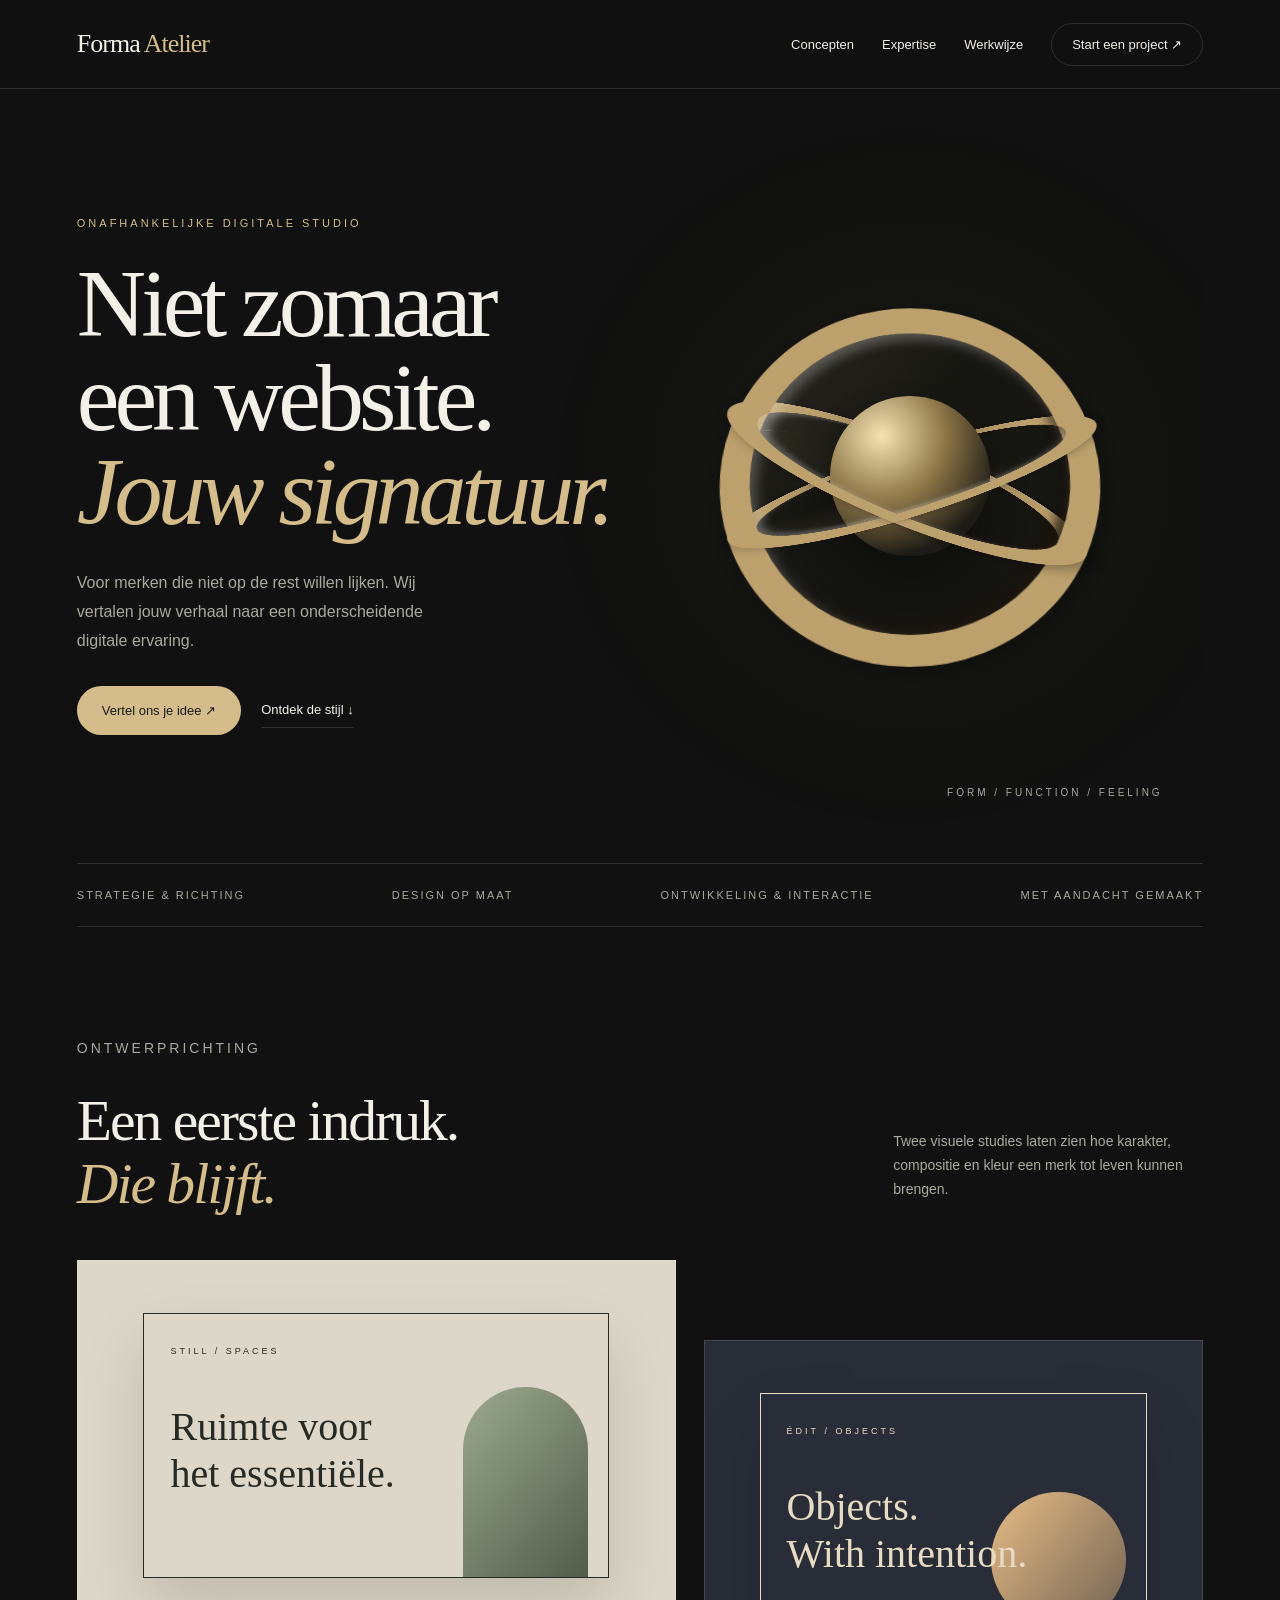
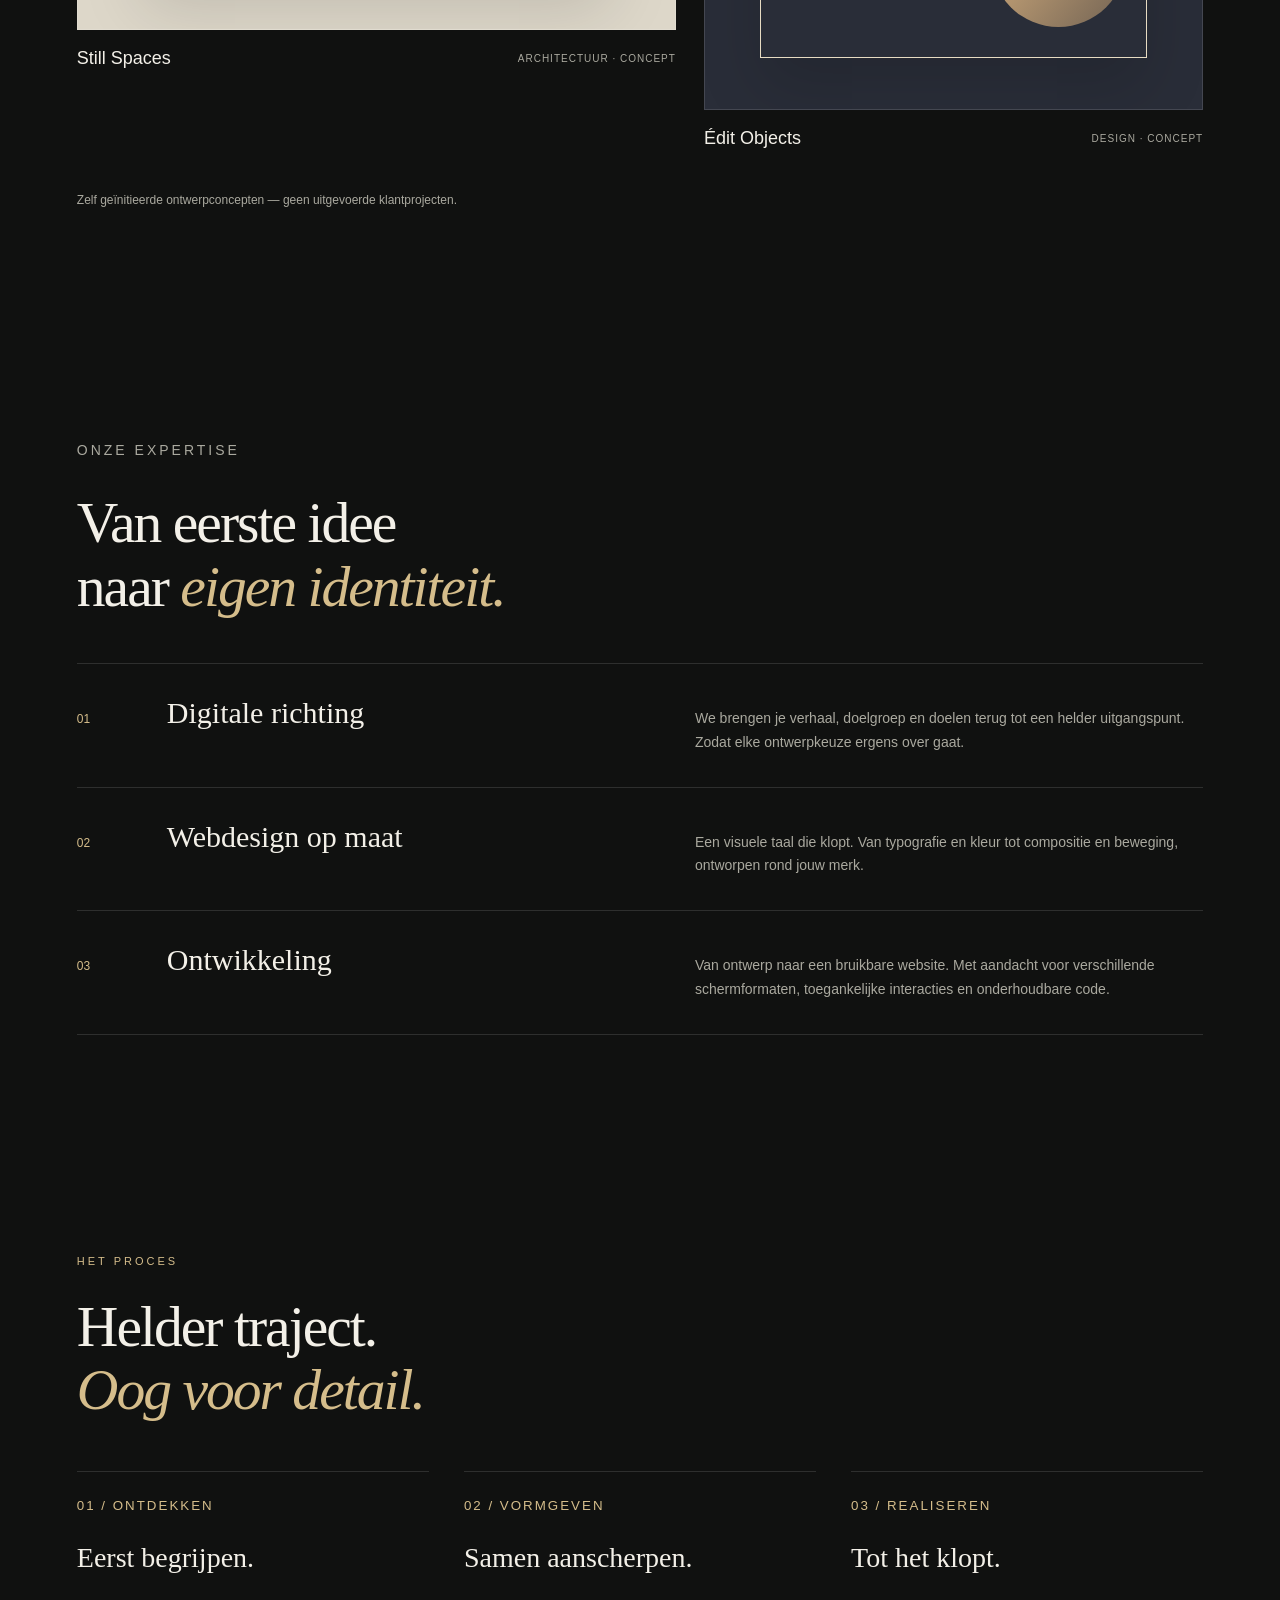
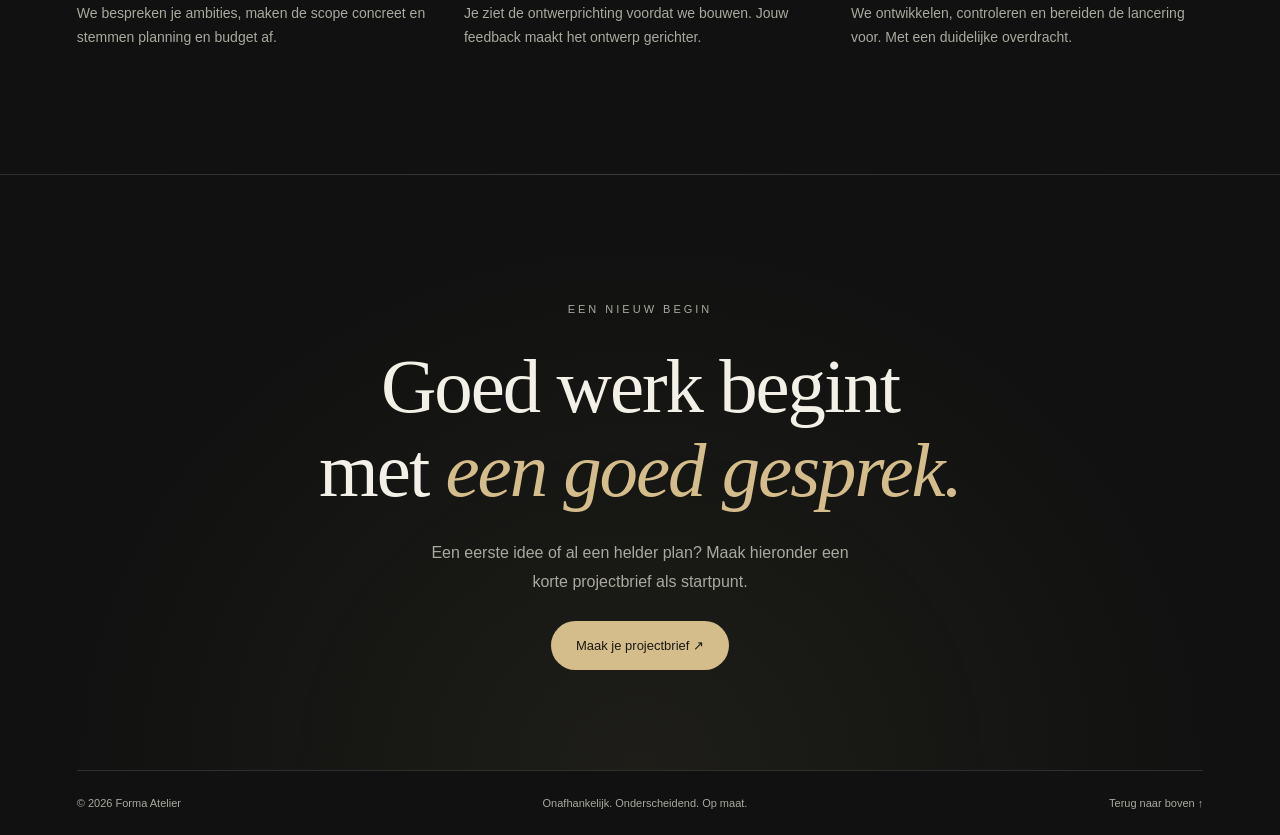
==== index.html @ 1474ac67 "Add premium Dutch Forma Atelier homepage" ====
<!doctype html>
<html lang="nl"><head><meta charset="utf-8"><meta name="viewport" content="width=device-width,initial-scale=1"><meta name="description" content="Forma Atelier ontwerpt onderscheidende websites. Strategie, design en ontwikkeling in één helder traject."><meta name="theme-color" content="#101110"><title>Forma Atelier — Websites met karakter</title>
<style>
:root{--bg:#101110;--text:#f3f0e8;--muted:#aaa99f;--gold:#d5bd8b;--line:#ffffff20}*{box-sizing:border-box}html{scroll-behavior:smooth;scroll-padding-top:100px}body{margin:0;background:var(--bg);color:var(--text);font-family:Arial,sans-serif}a{color:inherit;text-decoration:none}button{font:inherit}a:focus-visible,button:focus-visible{outline:2px solid var(--gold);outline-offset:6px}.wrap{width:min(1280px,88%);margin:auto}.skip{position:fixed;top:-100px;background:var(--gold);color:#111;padding:16px;z-index:20}.skip:focus{top:0}header{position:sticky;top:0;z-index:10;background:#101110ed;backdrop-filter:blur(18px);border-bottom:1px solid var(--line)}nav{height:88px;display:flex;align-items:center;justify-content:space-between;gap:20px}.brand{font-family:Georgia,serif;font-size:26px;letter-spacing:-1px}.brand span{color:var(--gold)}.links{display:flex;align-items:center;gap:28px;font-size:13px}.pill{border:1px solid var(--line);padding:13px 20px;border-radius:30px;display:inline-block}.pill:hover{border-color:var(--gold);color:var(--gold)}.hero{min-height:760px;min-height:86svh;position:relative;display:flex;align-items:center;overflow:hidden}.copy{position:relative;z-index:2;width:58%;padding:90px 0}.eyebrow{font-size:11px;text-transform:uppercase;letter-spacing:3px;color:var(--gold);margin:0 0 28px}h1,h2,h3{font-weight:400}h1{font-size:clamp(55px,7.5vw,108px);line-height:.98;letter-spacing:-5px;margin:0;font-family:Georgia,serif}h1 em,h2 em{color:var(--gold);font-weight:400}.intro{color:var(--muted);line-height:1.8;max-width:390px;margin:30px 0}.cta{display:flex;gap:20px;align-items:center;flex-wrap:wrap}.solid{background:var(--gold);color:#191914;padding:17px 25px;border-radius:30px;font-size:13px;display:inline-block}.solid:hover{background:#eed7a8}.quiet{font-size:13px;border-bottom:1px solid var(--line);padding:10px 0}.visual{position:absolute;right:-9%;top:0;width:70%;height:100%;perspective:1000px;display:grid;place-items:center;background:radial-gradient(ellipse,#a58c4b13,transparent 65%);pointer-events:none}.object{width:380px;height:380px;position:relative;transform-style:preserve-3d;animation:float 20s linear infinite}.ring{position:absolute;inset:0;border:30px solid #bda16d;border-radius:50%;box-shadow:inset 6px 7px 14px #fff4,inset -8px -7px 13px #1a130bcc,4px 5px 30px #0006;transform:rotateY(var(--y)) rotateX(var(--x));background:linear-gradient(135deg,#e1cf9c1a,transparent 40%)}.core{position:absolute;inset:110px;border-radius:50%;background:radial-gradient(circle at 32% 25%,#f4e3b4,#8c7546 40%,#1c1b15 75%);box-shadow:0 30px 70px #0008}.caption{position:absolute;bottom:65px;right:18%;font-size:10px;letter-spacing:3px;color:var(--muted)}@keyframes float{from{transform:rotateX(-18deg) rotateY(0deg) rotateZ(-22deg)}to{transform:rotateX(-18deg) rotateY(360deg) rotateZ(-22deg)}}.strip{padding:25px 0;border-top:1px solid var(--line);border-bottom:1px solid var(--line);display:flex;justify-content:space-between;gap:20px;color:var(--muted);font-size:11px;text-transform:uppercase;letter-spacing:2px}.section{padding:110px 0}.section-top{display:flex;justify-content:space-between;align-items:end;gap:35px;margin-bottom:45px}h2{font-family:Georgia,serif;font-size:clamp(38px,4.5vw,64px);line-height:1.1;letter-spacing:-2px;margin:0}.section-top p{max-width:310px;color:var(--muted);line-height:1.7;font-size:14px}.projects{display:grid;grid-template-columns:1.2fr 1fr;gap:28px}.project:nth-child(2){margin-top:80px}.art{height:370px;position:relative;overflow:hidden;display:grid;place-items:center;border:1px solid var(--line)}.a1{background:#ddd7c9;color:#272a22}.a2{background:#292d38;color:#e7dcc3}.mock{width:78%;height:72%;padding:26px;border:1px solid currentColor;position:relative;box-shadow:0 30px 60px #0002;transition:transform .7s}.art:hover .mock{transform:translateY(-8px) rotate(-2deg)}.mock small{font-size:9px;letter-spacing:3px}.mock h3{font-size:40px;font-family:Georgia,serif;margin-top:45px;position:relative;z-index:1}.arch{position:absolute;width:125px;height:190px;right:20px;bottom:0;border-radius:80px 80px 0 0;background:linear-gradient(130deg,#9caa8f,#515c4b)}.a2 .arch{background:linear-gradient(130deg,#e6bc85,#716253);border-radius:50%;width:135px;height:135px;bottom:30px;right:20px}.project-info{display:flex;justify-content:space-between;align-items:center;gap:20px}.project-info h3{font-size:18px}.project-info span{font-size:10px;color:var(--muted);text-transform:uppercase;letter-spacing:1px}.note{color:var(--muted);font-size:12px;margin-top:26px}.services{border-top:1px solid var(--line)}.service{display:grid;grid-template-columns:70px 1fr 1fr;gap:20px;padding:32px 0;border-bottom:1px solid var(--line);align-items:baseline}.service>span{color:var(--gold);font-size:12px}.service h3{font-family:Georgia,serif;font-size:30px;margin:0}.service p{color:var(--muted);line-height:1.7;font-size:14px;margin:0}.steps{display:grid;grid-template-columns:repeat(3,1fr);gap:35px;margin-top:50px}.step{border-top:1px solid var(--line);padding-top:24px}.step small{color:var(--gold);letter-spacing:2px}.step h3{font-family:Georgia,serif;font-size:28px}.step p{font-size:14px;color:var(--muted);line-height:1.7}.contact{border-top:1px solid var(--line);padding:100px 0;text-align:center;background:radial-gradient(ellipse at bottom,#d5bd8b12,transparent 65%)}.contact h2{font-size:clamp(44px,6vw,80px)}.contact p{max-width:450px;margin:25px auto;color:var(--muted);line-height:1.8}.contact button{cursor:pointer;border:0}.brief{display:none;max-width:520px;text-align:left;margin:30px auto 0;border:1px solid var(--line);padding:24px;border-radius:12px}.brief.open{display:block}.brief label{display:block;font-size:13px;margin:16px 0 8px}.brief textarea{width:100%;min-height:160px;border:1px solid var(--line);background:#181916;color:var(--text);font:14px/1.7 Arial;padding:15px;resize:vertical}.brief .note{line-height:1.7}.foot{padding:26px 0;display:flex;justify-content:space-between;gap:20px;font-size:11px;color:var(--muted);border-top:1px solid var(--line)}.reveal{opacity:1}html.motion .reveal{opacity:0;transform:translateY(24px);transition:opacity .8s,transform .8s}html.motion .reveal.seen{opacity:1;transform:none}@media(max-width:800px){.links>a:not(.pill){display:none}nav{height:74px}.brand{font-size:22px}.hero{min-height:920px;align-items:start}.copy{width:100%;padding-top:70px}h1{letter-spacing:-3px;max-width:600px}.visual{width:100%;right:0;top:420px;height:430px}.object{width:280px;height:280px}.core{inset:80px}.ring{border-width:22px}.caption{bottom:0;right:0}.strip{flex-wrap:wrap;line-height:1.8}.section{padding:75px 0}.section-top{display:block}.projects,.steps{grid-template-columns:1fr}.project:nth-child(2){margin-top:15px}.art{height:340px}.service{grid-template-columns:32px 1fr}.service p{grid-column:2}.foot{flex-wrap:wrap}}@media(prefers-reduced-motion:reduce){html{scroll-behavior:auto}.object{animation:none;transform:rotateX(-18deg) rotateY(35deg) rotateZ(-22deg)}*,*:before,*:after{transition:none!important}}
</style></head><body><a class="skip" href="#main">Direct naar inhoud</a><header><nav class="wrap" aria-label="Hoofdnavigatie"><a class="brand" href="#">Forma<span> Atelier</span></a><div class="links"><a href="#werk">Concepten</a><a href="#diensten">Expertise</a><a href="#werkwijze">Werkwijze</a><a class="pill" href="#contact">Start een project ↗</a></div></nav></header><main id="main"><section class="hero wrap"><div class="copy"><p class="eyebrow">Onafhankelijke digitale studio</p><h1>Niet zomaar<br>een website.<br><em>Jouw signatuur.</em></h1><p class="intro">Voor merken die niet op de rest willen lijken. Wij vertalen jouw verhaal naar een onderscheidende digitale ervaring.</p><div class="cta"><a class="solid" href="#contact">Vertel ons je idee ↗</a><a class="quiet" href="#werk">Ontdek de stijl ↓</a></div></div><div class="visual" aria-hidden="true"><div class="object"><div class="ring" style="--x:20deg;--y:0deg"></div><div class="ring" style="--x:65deg;--y:60deg"></div><div class="ring" style="--x:110deg;--y:120deg"></div><div class="core"></div></div><span class="caption">FORM / FUNCTION / FEELING</span></div></section><div class="strip wrap"><span>Strategie & richting</span><span>Design op maat</span><span>Ontwikkeling & interactie</span><span>Met aandacht gemaakt</span></div><section class="section wrap" id="werk"><div class="section-top reveal"><div><p class="eyebrow">Ontwerprichting</p><h2>Een eerste indruk.<br><em>Die blijft.</em></h2></div><p>Twee visuele studies laten zien hoe karakter, compositie en kleur een merk tot leven kunnen brengen.</p></div><div class="projects"><article class="project reveal"><div class="art a1"><div class="mock"><small>STILL / SPACES</small><h3>Ruimte voor<br>het essentiële.</h3><div class="arch"></div></div></div><div class="project-info"><h3>Still Spaces</h3><span>Architectuur · Concept</span></div></article><article class="project reveal"><div class="art a2"><div class="mock"><small>ÉDIT / OBJECTS</small><h3>Objects.<br>With intention.</h3><div class="arch"></div></div></div><div class="project-info"><h3>Édit Objects</h3><span>Design · Concept</span></div></article></div><p class="note">Zelf geïnitieerde ontwerpconcepten — geen uitgevoerde klantprojecten.</p></section><section class="section wrap" id="diensten"><div class="section-top reveal"><div><p class="eyebrow">Onze expertise</p><h2>Van eerste idee<br>naar <em>eigen identiteit.</em></h2></div></div><div class="services"><article class="service reveal"><span>01</span><h3>Digitale richting</h3><p>We brengen je verhaal, doelgroep en doelen terug tot een helder uitgangspunt. Zodat elke ontwerpkeuze ergens over gaat.</p></article><article class="service reveal"><span>02</span><h3>Webdesign op maat</h3><p>Een visuele taal die klopt. Van typografie en kleur tot compositie en beweging, ontworpen rond jouw merk.</p></article><article class="service reveal"><span>03</span><h3>Ontwikkeling</h3><p>Van ontwerp naar een bruikbare website. Met aandacht voor verschillende schermformaten, toegankelijke interacties en onderhoudbare code.</p></article></div></section><section class="section wrap" id="werkwijze"><p class="eyebrow">Het proces</p><h2 class="reveal">Helder traject.<br><em>Oog voor detail.</em></h2><div class="steps"><article class="step reveal"><small>01 / ONTDEKKEN</small><h3>Eerst begrijpen.</h3><p>We bespreken je ambities, maken de scope concreet en stemmen planning en budget af.</p></article><article class="step reveal"><small>02 / VORMGEVEN</small><h3>Samen aanscherpen.</h3><p>Je ziet de ontwerprichting voordat we bouwen. Jouw feedback maakt het ontwerp gerichter.</p></article><article class="step reveal"><small>03 / REALISEREN</small><h3>Tot het klopt.</h3><p>We ontwikkelen, controleren en bereiden de lancering voor. Met een duidelijke overdracht.</p></article></div></section><section class="contact" id="contact"><div class="wrap"><p class="eyebrow">Een nieuw begin</p><h2>Goed werk begint<br>met <em>een goed gesprek.</em></h2><p>Een eerste idee of al een helder plan? Maak hieronder een korte projectbrief als startpunt.</p><button class="solid" id="brief-toggle" aria-expanded="false" aria-controls="brief">Maak je projectbrief ↗</button><div class="brief" id="brief"><label for="project">Jouw project</label><textarea id="project">Mijn merk / bedrijf:
Wat ik wil laten maken:
Voor wie de website is:
Gewenste uitstraling:
Budgetindicatie:
Gewenste lanceringsdatum:</textarea><button class="solid" id="download">Download projectbrief ↓</button><p class="note" role="status">Deze demonstratie verstuurt geen gegevens. De brief wordt alleen op je eigen apparaat opgeslagen. Een contactadres wordt later toegevoegd.</p></div></div></section></main><footer class="wrap foot"><span>© <span id="year">2026</span> Forma Atelier</span><span>Onafhankelijk. Onderscheidend. Op maat.</span><a href="#">Terug naar boven ↑</a></footer><script>
const reduced=matchMedia('(prefers-reduced-motion: reduce)').matches;if(!reduced&&'IntersectionObserver'in window){document.documentElement.classList.add('motion');const io=new IntersectionObserver(entries=>entries.forEach(e=>{if(e.isIntersecting){e.target.classList.add('seen');io.unobserve(e.target)}}),{threshold:.1});document.querySelectorAll('.reveal').forEach(e=>io.observe(e))}document.getElementById('year').textContent=new Date().getFullYear();const t=document.getElementById('brief-toggle'),b=document.getElementById('brief');t.addEventListener('click',()=>{const open=b.classList.toggle('open');t.setAttribute('aria-expanded',String(open));if(open)document.getElementById('project').focus()});document.getElementById('download').addEventListener('click',()=>{const blob=new Blob([document.getElementById('project').value],{type:'text/plain;charset=utf-8'}),u=URL.createObjectURL(blob),a=document.createElement('a');a.href=u;a.download='forma-projectbrief.txt';a.click();setTimeout(()=>URL.revokeObjectURL(u),1000)});
</script></body></html>
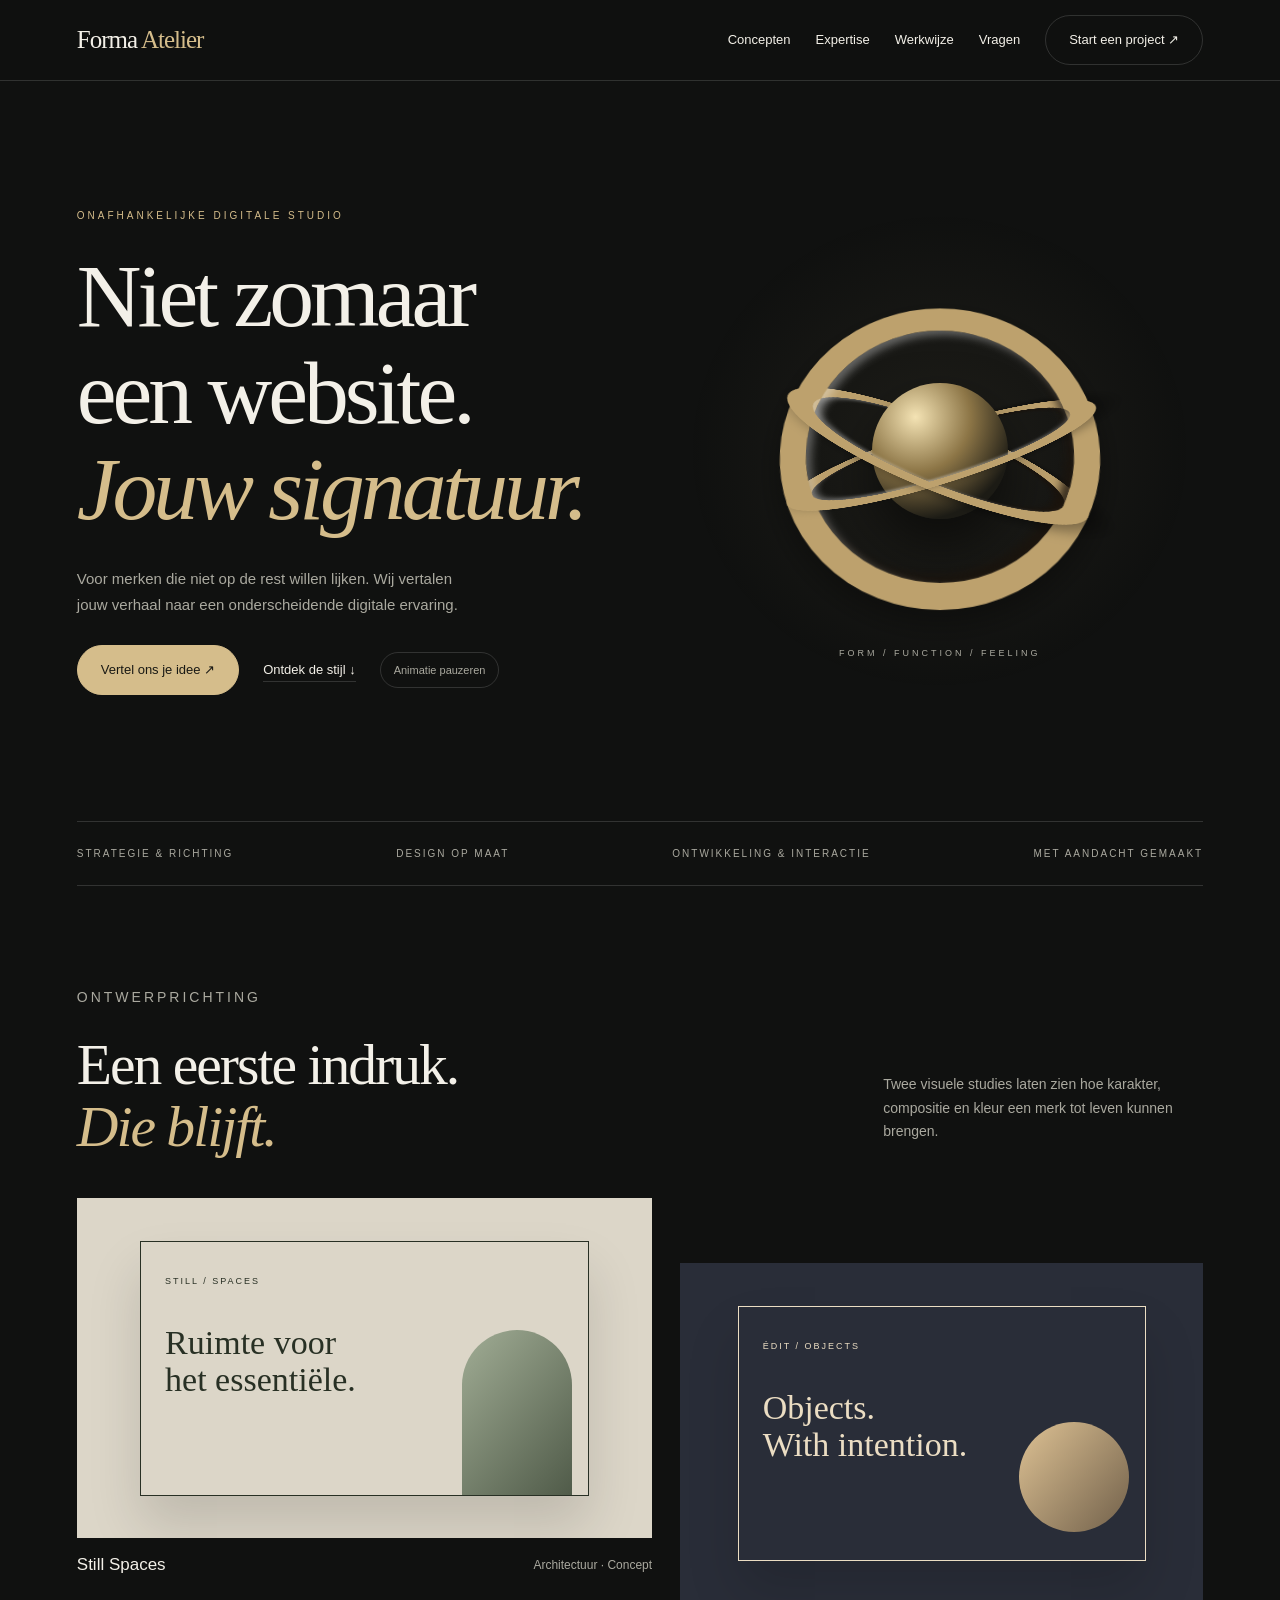
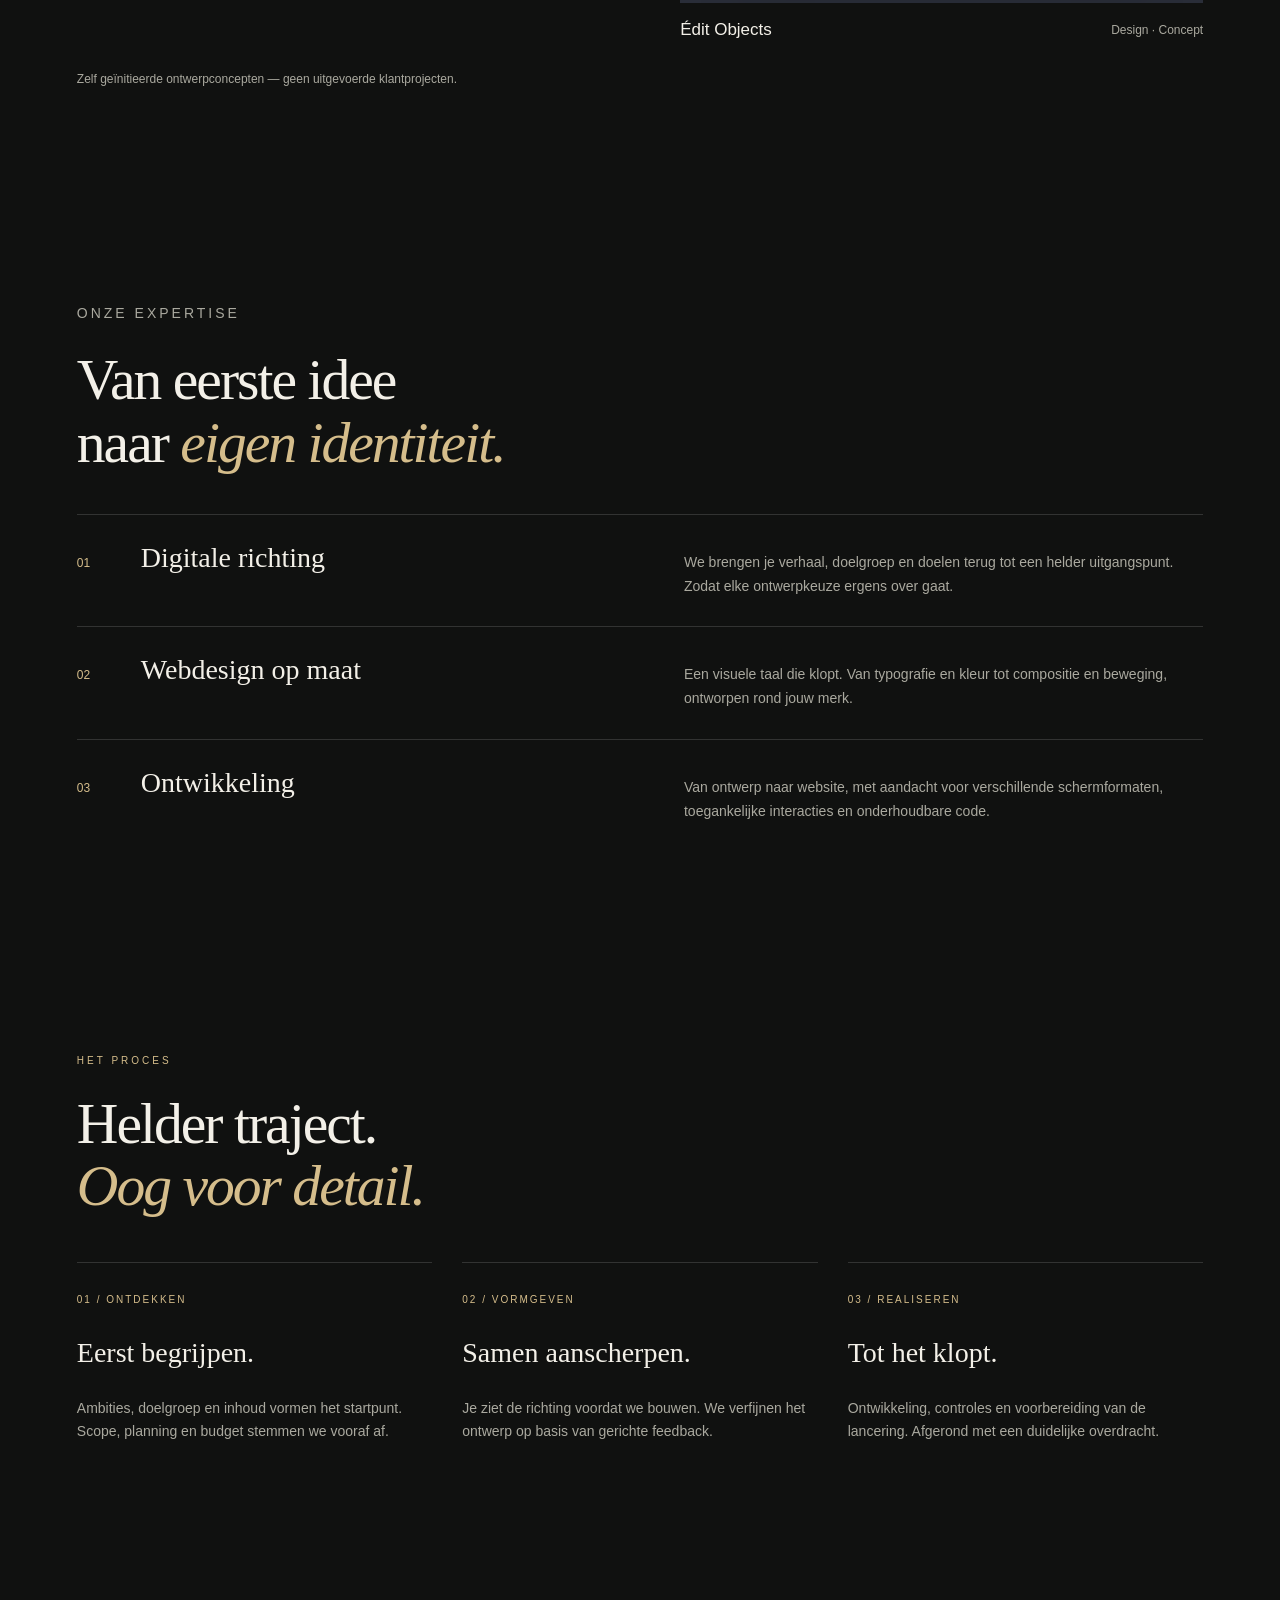
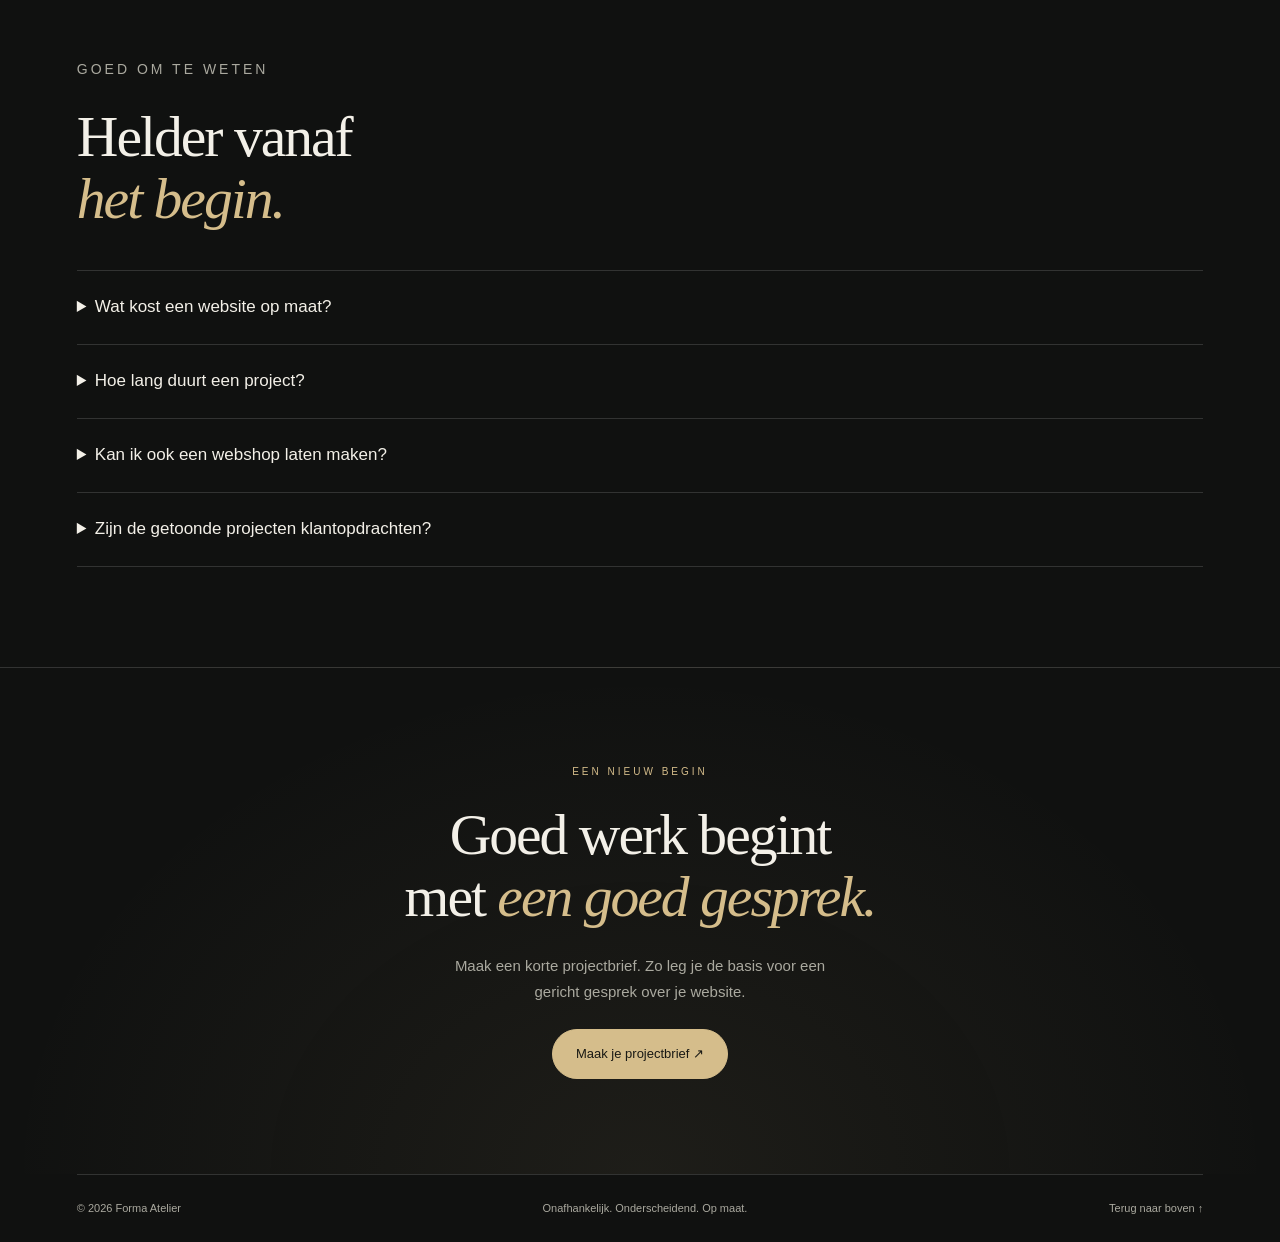
==== commit 3054e5e7: "Refine premium homepage with mobile navigation, interactive hero and FAQ" ====
--- a/index.html
+++ b/index.html
@@ -1,12 +1,11 @@
 <!doctype html>
-<html lang="nl"><head><meta charset="utf-8"><meta name="viewport" content="width=device-width,initial-scale=1"><meta name="description" content="Forma Atelier ontwerpt onderscheidende websites. Strategie, design en ontwikkeling in één helder traject."><meta name="theme-color" content="#101110"><title>Forma Atelier — Websites met karakter</title>
-<style>
-:root{--bg:#101110;--text:#f3f0e8;--muted:#aaa99f;--gold:#d5bd8b;--line:#ffffff20}*{box-sizing:border-box}html{scroll-behavior:smooth;scroll-padding-top:100px}body{margin:0;background:var(--bg);color:var(--text);font-family:Arial,sans-serif}a{color:inherit;text-decoration:none}button{font:inherit}a:focus-visible,button:focus-visible{outline:2px solid var(--gold);outline-offset:6px}.wrap{width:min(1280px,88%);margin:auto}.skip{position:fixed;top:-100px;background:var(--gold);color:#111;padding:16px;z-index:20}.skip:focus{top:0}header{position:sticky;top:0;z-index:10;background:#101110ed;backdrop-filter:blur(18px);border-bottom:1px solid var(--line)}nav{height:88px;display:flex;align-items:center;justify-content:space-between;gap:20px}.brand{font-family:Georgia,serif;font-size:26px;letter-spacing:-1px}.brand span{color:var(--gold)}.links{display:flex;align-items:center;gap:28px;font-size:13px}.pill{border:1px solid var(--line);padding:13px 20px;border-radius:30px;display:inline-block}.pill:hover{border-color:var(--gold);color:var(--gold)}.hero{min-height:760px;min-height:86svh;position:relative;display:flex;align-items:center;overflow:hidden}.copy{position:relative;z-index:2;width:58%;padding:90px 0}.eyebrow{font-size:11px;text-transform:uppercase;letter-spacing:3px;color:var(--gold);margin:0 0 28px}h1,h2,h3{font-weight:400}h1{font-size:clamp(55px,7.5vw,108px);line-height:.98;letter-spacing:-5px;margin:0;font-family:Georgia,serif}h1 em,h2 em{color:var(--gold);font-weight:400}.intro{color:var(--muted);line-height:1.8;max-width:390px;margin:30px 0}.cta{display:flex;gap:20px;align-items:center;flex-wrap:wrap}.solid{background:var(--gold);color:#191914;padding:17px 25px;border-radius:30px;font-size:13px;display:inline-block}.solid:hover{background:#eed7a8}.quiet{font-size:13px;border-bottom:1px solid var(--line);padding:10px 0}.visual{position:absolute;right:-9%;top:0;width:70%;height:100%;perspective:1000px;display:grid;place-items:center;background:radial-gradient(ellipse,#a58c4b13,transparent 65%);pointer-events:none}.object{width:380px;height:380px;position:relative;transform-style:preserve-3d;animation:float 20s linear infinite}.ring{position:absolute;inset:0;border:30px solid #bda16d;border-radius:50%;box-shadow:inset 6px 7px 14px #fff4,inset -8px -7px 13px #1a130bcc,4px 5px 30px #0006;transform:rotateY(var(--y)) rotateX(var(--x));background:linear-gradient(135deg,#e1cf9c1a,transparent 40%)}.core{position:absolute;inset:110px;border-radius:50%;background:radial-gradient(circle at 32% 25%,#f4e3b4,#8c7546 40%,#1c1b15 75%);box-shadow:0 30px 70px #0008}.caption{position:absolute;bottom:65px;right:18%;font-size:10px;letter-spacing:3px;color:var(--muted)}@keyframes float{from{transform:rotateX(-18deg) rotateY(0deg) rotateZ(-22deg)}to{transform:rotateX(-18deg) rotateY(360deg) rotateZ(-22deg)}}.strip{padding:25px 0;border-top:1px solid var(--line);border-bottom:1px solid var(--line);display:flex;justify-content:space-between;gap:20px;color:var(--muted);font-size:11px;text-transform:uppercase;letter-spacing:2px}.section{padding:110px 0}.section-top{display:flex;justify-content:space-between;align-items:end;gap:35px;margin-bottom:45px}h2{font-family:Georgia,serif;font-size:clamp(38px,4.5vw,64px);line-height:1.1;letter-spacing:-2px;margin:0}.section-top p{max-width:310px;color:var(--muted);line-height:1.7;font-size:14px}.projects{display:grid;grid-template-columns:1.2fr 1fr;gap:28px}.project:nth-child(2){margin-top:80px}.art{height:370px;position:relative;overflow:hidden;display:grid;place-items:center;border:1px solid var(--line)}.a1{background:#ddd7c9;color:#272a22}.a2{background:#292d38;color:#e7dcc3}.mock{width:78%;height:72%;padding:26px;border:1px solid currentColor;position:relative;box-shadow:0 30px 60px #0002;transition:transform .7s}.art:hover .mock{transform:translateY(-8px) rotate(-2deg)}.mock small{font-size:9px;letter-spacing:3px}.mock h3{font-size:40px;font-family:Georgia,serif;margin-top:45px;position:relative;z-index:1}.arch{position:absolute;width:125px;height:190px;right:20px;bottom:0;border-radius:80px 80px 0 0;background:linear-gradient(130deg,#9caa8f,#515c4b)}.a2 .arch{background:linear-gradient(130deg,#e6bc85,#716253);border-radius:50%;width:135px;height:135px;bottom:30px;right:20px}.project-info{display:flex;justify-content:space-between;align-items:center;gap:20px}.project-info h3{font-size:18px}.project-info span{font-size:10px;color:var(--muted);text-transform:uppercase;letter-spacing:1px}.note{color:var(--muted);font-size:12px;margin-top:26px}.services{border-top:1px solid var(--line)}.service{display:grid;grid-template-columns:70px 1fr 1fr;gap:20px;padding:32px 0;border-bottom:1px solid var(--line);align-items:baseline}.service>span{color:var(--gold);font-size:12px}.service h3{font-family:Georgia,serif;font-size:30px;margin:0}.service p{color:var(--muted);line-height:1.7;font-size:14px;margin:0}.steps{display:grid;grid-template-columns:repeat(3,1fr);gap:35px;margin-top:50px}.step{border-top:1px solid var(--line);padding-top:24px}.step small{color:var(--gold);letter-spacing:2px}.step h3{font-family:Georgia,serif;font-size:28px}.step p{font-size:14px;color:var(--muted);line-height:1.7}.contact{border-top:1px solid var(--line);padding:100px 0;text-align:center;background:radial-gradient(ellipse at bottom,#d5bd8b12,transparent 65%)}.contact h2{font-size:clamp(44px,6vw,80px)}.contact p{max-width:450px;margin:25px auto;color:var(--muted);line-height:1.8}.contact button{cursor:pointer;border:0}.brief{display:none;max-width:520px;text-align:left;margin:30px auto 0;border:1px solid var(--line);padding:24px;border-radius:12px}.brief.open{display:block}.brief label{display:block;font-size:13px;margin:16px 0 8px}.brief textarea{width:100%;min-height:160px;border:1px solid var(--line);background:#181916;color:var(--text);font:14px/1.7 Arial;padding:15px;resize:vertical}.brief .note{line-height:1.7}.foot{padding:26px 0;display:flex;justify-content:space-between;gap:20px;font-size:11px;color:var(--muted);border-top:1px solid var(--line)}.reveal{opacity:1}html.motion .reveal{opacity:0;transform:translateY(24px);transition:opacity .8s,transform .8s}html.motion .reveal.seen{opacity:1;transform:none}@media(max-width:800px){.links>a:not(.pill){display:none}nav{height:74px}.brand{font-size:22px}.hero{min-height:920px;align-items:start}.copy{width:100%;padding-top:70px}h1{letter-spacing:-3px;max-width:600px}.visual{width:100%;right:0;top:420px;height:430px}.object{width:280px;height:280px}.core{inset:80px}.ring{border-width:22px}.caption{bottom:0;right:0}.strip{flex-wrap:wrap;line-height:1.8}.section{padding:75px 0}.section-top{display:block}.projects,.steps{grid-template-columns:1fr}.project:nth-child(2){margin-top:15px}.art{height:340px}.service{grid-template-columns:32px 1fr}.service p{grid-column:2}.foot{flex-wrap:wrap}}@media(prefers-reduced-motion:reduce){html{scroll-behavior:auto}.object{animation:none;transform:rotateX(-18deg) rotateY(35deg) rotateZ(-22deg)}*,*:before,*:after{transition:none!important}}
-</style></head><body><a class="skip" href="#main">Direct naar inhoud</a><header><nav class="wrap" aria-label="Hoofdnavigatie"><a class="brand" href="#">Forma<span> Atelier</span></a><div class="links"><a href="#werk">Concepten</a><a href="#diensten">Expertise</a><a href="#werkwijze">Werkwijze</a><a class="pill" href="#contact">Start een project ↗</a></div></nav></header><main id="main"><section class="hero wrap"><div class="copy"><p class="eyebrow">Onafhankelijke digitale studio</p><h1>Niet zomaar<br>een website.<br><em>Jouw signatuur.</em></h1><p class="intro">Voor merken die niet op de rest willen lijken. Wij vertalen jouw verhaal naar een onderscheidende digitale ervaring.</p><div class="cta"><a class="solid" href="#contact">Vertel ons je idee ↗</a><a class="quiet" href="#werk">Ontdek de stijl ↓</a></div></div><div class="visual" aria-hidden="true"><div class="object"><div class="ring" style="--x:20deg;--y:0deg"></div><div class="ring" style="--x:65deg;--y:60deg"></div><div class="ring" style="--x:110deg;--y:120deg"></div><div class="core"></div></div><span class="caption">FORM / FUNCTION / FEELING</span></div></section><div class="strip wrap"><span>Strategie & richting</span><span>Design op maat</span><span>Ontwikkeling & interactie</span><span>Met aandacht gemaakt</span></div><section class="section wrap" id="werk"><div class="section-top reveal"><div><p class="eyebrow">Ontwerprichting</p><h2>Een eerste indruk.<br><em>Die blijft.</em></h2></div><p>Twee visuele studies laten zien hoe karakter, compositie en kleur een merk tot leven kunnen brengen.</p></div><div class="projects"><article class="project reveal"><div class="art a1"><div class="mock"><small>STILL / SPACES</small><h3>Ruimte voor<br>het essentiële.</h3><div class="arch"></div></div></div><div class="project-info"><h3>Still Spaces</h3><span>Architectuur · Concept</span></div></article><article class="project reveal"><div class="art a2"><div class="mock"><small>ÉDIT / OBJECTS</small><h3>Objects.<br>With intention.</h3><div class="arch"></div></div></div><div class="project-info"><h3>Édit Objects</h3><span>Design · Concept</span></div></article></div><p class="note">Zelf geïnitieerde ontwerpconcepten — geen uitgevoerde klantprojecten.</p></section><section class="section wrap" id="diensten"><div class="section-top reveal"><div><p class="eyebrow">Onze expertise</p><h2>Van eerste idee<br>naar <em>eigen identiteit.</em></h2></div></div><div class="services"><article class="service reveal"><span>01</span><h3>Digitale richting</h3><p>We brengen je verhaal, doelgroep en doelen terug tot een helder uitgangspunt. Zodat elke ontwerpkeuze ergens over gaat.</p></article><article class="service reveal"><span>02</span><h3>Webdesign op maat</h3><p>Een visuele taal die klopt. Van typografie en kleur tot compositie en beweging, ontworpen rond jouw merk.</p></article><article class="service reveal"><span>03</span><h3>Ontwikkeling</h3><p>Van ontwerp naar een bruikbare website. Met aandacht voor verschillende schermformaten, toegankelijke interacties en onderhoudbare code.</p></article></div></section><section class="section wrap" id="werkwijze"><p class="eyebrow">Het proces</p><h2 class="reveal">Helder traject.<br><em>Oog voor detail.</em></h2><div class="steps"><article class="step reveal"><small>01 / ONTDEKKEN</small><h3>Eerst begrijpen.</h3><p>We bespreken je ambities, maken de scope concreet en stemmen planning en budget af.</p></article><article class="step reveal"><small>02 / VORMGEVEN</small><h3>Samen aanscherpen.</h3><p>Je ziet de ontwerprichting voordat we bouwen. Jouw feedback maakt het ontwerp gerichter.</p></article><article class="step reveal"><small>03 / REALISEREN</small><h3>Tot het klopt.</h3><p>We ontwikkelen, controleren en bereiden de lancering voor. Met een duidelijke overdracht.</p></article></div></section><section class="contact" id="contact"><div class="wrap"><p class="eyebrow">Een nieuw begin</p><h2>Goed werk begint<br>met <em>een goed gesprek.</em></h2><p>Een eerste idee of al een helder plan? Maak hieronder een korte projectbrief als startpunt.</p><button class="solid" id="brief-toggle" aria-expanded="false" aria-controls="brief">Maak je projectbrief ↗</button><div class="brief" id="brief"><label for="project">Jouw project</label><textarea id="project">Mijn merk / bedrijf:
+<html lang="nl"><head><meta charset="utf-8"><meta name="viewport" content="width=device-width,initial-scale=1"><meta name="description" content="Forma Atelier: onderscheidende websites, van digitale richting en ontwerp tot ontwikkeling."><meta name="theme-color" content="#101110"><title>Forma Atelier — Jouw digitale signatuur</title><style>
+:root{--gold:#d5bd8b;--mute:#aaa99f;--line:#ffffff24;--bg:#101110}*{box-sizing:border-box}html{scroll-behavior:smooth;scroll-padding-top:100px}body{margin:0;background:var(--bg);color:#f3f0e8;font:15px/1.7 Arial,sans-serif}a{color:inherit;text-decoration:none}button,textarea{font:inherit}button,a{touch-action:manipulation}button{cursor:pointer}a:focus-visible,button:focus-visible,summary:focus-visible,textarea:focus-visible{outline:2px solid var(--gold);outline-offset:5px}.wrap{width:min(1200px,88%);margin:auto}.skip{position:fixed;top:-100px;z-index:30;background:var(--gold);color:#111;padding:12px}.skip:focus{top:0}header{position:sticky;top:0;z-index:20;background:#101110ed;backdrop-filter:blur(16px);border-bottom:1px solid var(--line)}nav{min-height:80px;display:flex;align-items:center;justify-content:space-between;gap:20px}.brand{font:25px Georgia,serif;letter-spacing:-1px}.brand span,em{color:var(--gold)}.links{display:flex;gap:25px;align-items:center;font-size:13px}.menu{display:none;border:1px solid var(--line);background:none;color:inherit;padding:10px 15px;border-radius:25px}.pill,.solid{display:inline-block;border:1px solid var(--line);padding:13px 23px;border-radius:30px;font-size:13px}.solid{background:var(--gold);color:#191914;border-color:var(--gold)}.solid:hover{background:#ecd5a6}.pill:hover{border-color:var(--gold)}h1,h2,h3{font-family:Georgia,serif;font-weight:400;line-height:1.08}h1{font-size:clamp(48px,7vw,96px);letter-spacing:-4px;margin:0}h2{font-size:clamp(37px,4.5vw,62px);letter-spacing:-2px;margin:0}h3{font-size:28px}em{font-weight:400}.eyebrow{text-transform:uppercase;letter-spacing:3px;color:var(--gold);font-size:10px;margin:0 0 24px}.hero{position:relative;display:grid;grid-template-columns:1.1fr 1fr;align-items:center;min-height:740px;gap:20px}.copy{position:relative;z-index:2;padding:70px 0}.intro{max-width:390px;color:var(--mute);margin:28px 0}.actions{display:flex;gap:24px;align-items:center;flex-wrap:wrap}.quiet{font-size:13px;border-bottom:1px solid var(--line)}.visual{height:500px;display:grid;place-items:center;perspective:1000px;position:relative;min-width:0;background:radial-gradient(ellipse,#d5bd8b13,transparent 68%)}.tilt{transform-style:preserve-3d;transform:rotateX(var(--rx,0deg)) rotateY(var(--ry,0deg));transition:transform .25s}.object{width:320px;height:320px;position:relative;transform-style:preserve-3d;animation:orbit 24s linear infinite}.ring{position:absolute;inset:0;border:26px solid #bda16d;border-radius:50%;transform:rotateY(var(--y)) rotateX(var(--x));box-shadow:inset 5px 5px 10px #fff5,inset -7px -7px 10px #1a130bcc,0 12px 32px #0006}.core{position:absolute;inset:92px;border-radius:50%;background:radial-gradient(circle at 32% 25%,#f4e3b4,#8c7546 40%,#1c1b15 75%);box-shadow:0 25px 50px #0008}.visual small{position:absolute;bottom:40px;font-size:9px;letter-spacing:3px;color:var(--mute)}@keyframes orbit{to{transform:rotateX(20deg) rotateY(360deg) rotateZ(-22deg)}}.motion-toggle{background:none;border:1px solid var(--line);border-radius:22px;padding:8px 13px;color:var(--mute);font-size:11px}.paused .object{animation-play-state:paused}.strip{border-block:1px solid var(--line);display:flex;justify-content:space-between;gap:18px;padding:23px 0;flex-wrap:wrap;font-size:10px;letter-spacing:2px;text-transform:uppercase;color:var(--mute)}section.block{padding:100px 0}.head{display:flex;align-items:end;justify-content:space-between;gap:40px;margin-bottom:40px}.head p{max-width:320px;color:var(--mute);font-size:14px}.projects{display:grid;grid-template-columns:1.1fr 1fr;gap:28px}.project:nth-child(2){padding-top:65px}.art{height:340px;display:grid;place-items:center;overflow:hidden;background:#dcd6c8;color:#283024}.art.dark{background:#292d38;color:#ebddc3}.mock{position:relative;width:78%;height:75%;padding:24px;border:1px solid currentColor;box-shadow:0 30px 50px #0002;transition:transform .6s}.art:hover .mock{transform:rotate(-2deg) translateY(-6px)}.mock small{font-size:9px;letter-spacing:2px}.mock h3{font-size:34px;position:relative;z-index:1}.shape{position:absolute;right:16px;bottom:0;width:110px;height:165px;border-radius:80px 80px 0 0;background:linear-gradient(130deg,#a1ad95,#505b49)}.dark .shape{border-radius:50%;height:110px;bottom:28px;background:linear-gradient(130deg,#dec294,#71604a)}.caption{display:flex;justify-content:space-between;align-items:center;gap:15px}.caption h3{font:17px Arial}.caption span,.note{font-size:12px;color:var(--mute)}.service{display:grid;grid-template-columns:40px 1fr 1fr;gap:24px;border-top:1px solid var(--line);padding:28px 0;align-items:baseline}.service b{font-weight:400;color:var(--gold);font-size:12px}.service h3{margin:0}.service p{color:var(--mute);font-size:14px;margin:0}.steps{display:grid;grid-template-columns:repeat(3,1fr);gap:30px;margin-top:45px}.step{border-top:1px solid var(--line);padding-top:22px}.step small{color:var(--gold);font-size:10px;letter-spacing:2px}.step p{color:var(--mute);font-size:14px}details{border-top:1px solid var(--line);padding:22px 0}details:last-child{border-bottom:1px solid var(--line)}summary{cursor:pointer;font-size:17px}details p{max-width:730px;color:var(--mute);font-size:14px}.contact{padding:95px 0;border-top:1px solid var(--line);text-align:center;background:radial-gradient(ellipse at bottom,#d5bd8b12,transparent 70%)}.contact>p{max-width:470px;margin:25px auto;color:var(--mute)}.brief{max-width:540px;margin:30px auto 0;text-align:left;padding:25px;border:1px solid var(--line);border-radius:12px}.brief label{display:block;margin-bottom:12px}textarea{width:100%;min-height:220px;background:#181916;border:1px solid var(--line);color:inherit;padding:14px;resize:vertical;font-size:14px}.brief .solid{margin-top:15px}.status{font-size:12px;color:var(--gold)}footer{border-top:1px solid var(--line);padding:24px 0;display:flex;justify-content:space-between;gap:20px;flex-wrap:wrap;font-size:11px;color:var(--mute)}@media(max-width:800px){nav{flex-wrap:wrap;padding:17px 0}.menu{display:block}.links{display:none;width:100%;padding:12px 0;flex-direction:column;align-items:stretch;gap:0}.links.open{display:flex}.links a{padding:13px}.hero{grid-template-columns:1fr;gap:0;min-height:0}.copy{padding:65px 0 10px}.visual{height:390px}.object{width:260px;height:260px}.core{inset:75px}.ring{border-width:22px}h1{letter-spacing:-2px}.head{display:block}.projects,.steps{grid-template-columns:1fr}.project:nth-child(2){padding-top:15px}.art{height:310px}.service{grid-template-columns:28px 1fr}.service p{grid-column:2}section.block{padding:70px 0}.visual small{bottom:16px}}@media(prefers-reduced-motion:reduce){html{scroll-behavior:auto}.object{animation:none;transform:rotateX(20deg) rotateY(35deg) rotateZ(-22deg)}*,*:before,*:after{transition:none!important}}
+</style></head><body><a class="skip" href="#main">Direct naar inhoud</a><header><nav class="wrap" aria-label="Hoofdnavigatie"><a class="brand" href="#">Forma<span> Atelier</span></a><button class="menu" aria-expanded="false" aria-controls="links">Menu</button><div class="links" id="links"><a href="#werk">Concepten</a><a href="#diensten">Expertise</a><a href="#werkwijze">Werkwijze</a><a href="#faq">Vragen</a><a class="pill" href="#contact">Start een project ↗</a></div></nav></header><main id="main"><section class="hero wrap"><div class="copy"><p class="eyebrow">Onafhankelijke digitale studio</p><h1>Niet zomaar<br>een website.<br><em>Jouw signatuur.</em></h1><p class="intro">Voor merken die niet op de rest willen lijken. Wij vertalen jouw verhaal naar een onderscheidende digitale ervaring.</p><div class="actions"><a class="solid" href="#contact">Vertel ons je idee ↗</a><a class="quiet" href="#werk">Ontdek de stijl ↓</a><button class="motion-toggle" aria-pressed="false">Animatie pauzeren</button></div></div><div class="visual" aria-hidden="true"><div class="tilt"><div class="object"><div class="ring" style="--x:20deg;--y:0deg"></div><div class="ring" style="--x:65deg;--y:60deg"></div><div class="ring" style="--x:110deg;--y:120deg"></div><div class="core"></div></div></div><small>FORM / FUNCTION / FEELING</small></div></section><div class="strip wrap"><span>Strategie & richting</span><span>Design op maat</span><span>Ontwikkeling & interactie</span><span>Met aandacht gemaakt</span></div><section class="block wrap" id="werk"><div class="head"><div><p class="eyebrow">Ontwerprichting</p><h2>Een eerste indruk.<br><em>Die blijft.</em></h2></div><p>Twee visuele studies laten zien hoe karakter, compositie en kleur een merk tot leven kunnen brengen.</p></div><div class="projects"><article class="project"><div class="art"><div class="mock"><small>STILL / SPACES</small><h3>Ruimte voor<br>het essentiële.</h3><div class="shape"></div></div></div><div class="caption"><h3>Still Spaces</h3><span>Architectuur · Concept</span></div></article><article class="project"><div class="art dark"><div class="mock"><small>ÉDIT / OBJECTS</small><h3>Objects.<br>With intention.</h3><div class="shape"></div></div></div><div class="caption"><h3>Édit Objects</h3><span>Design · Concept</span></div></article></div><p class="note">Zelf geïnitieerde ontwerpconcepten — geen uitgevoerde klantprojecten.</p></section><section class="block wrap" id="diensten"><div class="head"><div><p class="eyebrow">Onze expertise</p><h2>Van eerste idee<br>naar <em>eigen identiteit.</em></h2></div></div><article class="service"><b>01</b><h3>Digitale richting</h3><p>We brengen je verhaal, doelgroep en doelen terug tot een helder uitgangspunt. Zodat elke ontwerpkeuze ergens over gaat.</p></article><article class="service"><b>02</b><h3>Webdesign op maat</h3><p>Een visuele taal die klopt. Van typografie en kleur tot compositie en beweging, ontworpen rond jouw merk.</p></article><article class="service"><b>03</b><h3>Ontwikkeling</h3><p>Van ontwerp naar website, met aandacht voor verschillende schermformaten, toegankelijke interacties en onderhoudbare code.</p></article></section><section class="block wrap" id="werkwijze"><p class="eyebrow">Het proces</p><h2>Helder traject.<br><em>Oog voor detail.</em></h2><div class="steps"><article class="step"><small>01 / ONTDEKKEN</small><h3>Eerst begrijpen.</h3><p>Ambities, doelgroep en inhoud vormen het startpunt. Scope, planning en budget stemmen we vooraf af.</p></article><article class="step"><small>02 / VORMGEVEN</small><h3>Samen aanscherpen.</h3><p>Je ziet de richting voordat we bouwen. We verfijnen het ontwerp op basis van gerichte feedback.</p></article><article class="step"><small>03 / REALISEREN</small><h3>Tot het klopt.</h3><p>Ontwikkeling, controles en voorbereiding van de lancering. Afgerond met een duidelijke overdracht.</p></article></div></section><section class="block wrap" id="faq"><div class="head"><div><p class="eyebrow">Goed om te weten</p><h2>Helder vanaf<br><em>het begin.</em></h2></div></div><details><summary>Wat kost een website op maat?</summary><p>Dat hangt af van inhoud, ontwerp en functies. Een compacte merkwebsite vraagt iets anders dan een webshop. Scope en prijs worden vooraf afgesproken; er staan hier nog geen vaste pakketten.</p></details><details><summary>Hoe lang duurt een project?</summary><p>De planning wordt bepaald na het bespreken van de omvang en de beschikbare teksten en beelden. Er wordt geen vaste oplevertermijn beloofd zonder projectafspraken.</p></details><details><summary>Kan ik ook een webshop laten maken?</summary><p>Een webshop vraagt extra keuzes rond producten, betalingen, verzending en beheer. Die brengen we eerst in kaart. Deze demonstratiesite heeft zelf geen winkel of checkout.</p></details><details><summary>Zijn de getoonde projecten klantopdrachten?</summary><p>Nee. Still Spaces en Édit Objects zijn zelf geïnitieerde concepten om een ontwerprichting te laten zien.</p></details></section><section class="contact" id="contact"><div class="wrap"><p class="eyebrow">Een nieuw begin</p><h2>Goed werk begint<br>met <em>een goed gesprek.</em></h2><p class="intro" style="margin:25px auto">Maak een korte projectbrief. Zo leg je de basis voor een gericht gesprek over je website.</p><button class="solid" id="brief-toggle" aria-expanded="false" aria-controls="brief">Maak je projectbrief ↗</button><div class="brief" id="brief" hidden><label for="project">Jouw project</label><textarea id="project">Mijn merk / bedrijf:
 Wat ik wil laten maken:
 Voor wie de website is:
 Gewenste uitstraling:
 Budgetindicatie:
-Gewenste lanceringsdatum:</textarea><button class="solid" id="download">Download projectbrief ↓</button><p class="note" role="status">Deze demonstratie verstuurt geen gegevens. De brief wordt alleen op je eigen apparaat opgeslagen. Een contactadres wordt later toegevoegd.</p></div></div></section></main><footer class="wrap foot"><span>© <span id="year">2026</span> Forma Atelier</span><span>Onafhankelijk. Onderscheidend. Op maat.</span><a href="#">Terug naar boven ↑</a></footer><script>
-const reduced=matchMedia('(prefers-reduced-motion: reduce)').matches;if(!reduced&&'IntersectionObserver'in window){document.documentElement.classList.add('motion');const io=new IntersectionObserver(entries=>entries.forEach(e=>{if(e.isIntersecting){e.target.classList.add('seen');io.unobserve(e.target)}}),{threshold:.1});document.querySelectorAll('.reveal').forEach(e=>io.observe(e))}document.getElementById('year').textContent=new Date().getFullYear();const t=document.getElementById('brief-toggle'),b=document.getElementById('brief');t.addEventListener('click',()=>{const open=b.classList.toggle('open');t.setAttribute('aria-expanded',String(open));if(open)document.getElementById('project').focus()});document.getElementById('download').addEventListener('click',()=>{const blob=new Blob([document.getElementById('project').value],{type:'text/plain;charset=utf-8'}),u=URL.createObjectURL(blob),a=document.createElement('a');a.href=u;a.download='forma-projectbrief.txt';a.click();setTimeout(()=>URL.revokeObjectURL(u),1000)});
+Gewenste lanceringsdatum:</textarea><button class="solid" id="download">Download projectbrief ↓</button><p class="note">Deze demonstratie verstuurt geen gegevens. Je downloadt de brief alleen op je eigen apparaat. Een contactadres wordt later toegevoegd.</p><p class="status" role="status" id="status"></p></div></div></section></main><footer class="wrap"><span>© <span id="year">2026</span> Forma Atelier</span><span>Onafhankelijk. Onderscheidend. Op maat.</span><a href="#">Terug naar boven ↑</a></footer><script>
+const $=s=>document.querySelector(s),menu=$('.menu'),links=$('#links');function closeMenu(){links.classList.remove('open');menu.setAttribute('aria-expanded','false')}menu.addEventListener('click',()=>{const open=links.classList.toggle('open');menu.setAttribute('aria-expanded',String(open))});links.querySelectorAll('a').forEach(a=>a.addEventListener('click',closeMenu));document.addEventListener('keydown',e=>{if(e.key==='Escape'&&links.classList.contains('open')){closeMenu();menu.focus()}});const reduced=matchMedia('(prefers-reduced-motion: reduce)'),motion=$('.motion-toggle');if(reduced.matches)motion.hidden=true;motion.addEventListener('click',()=>{const paused=document.body.classList.toggle('paused');motion.setAttribute('aria-pressed',String(paused));motion.textContent=paused?'Animatie hervatten':'Animatie pauzeren'});const hero=$('.hero'),tilt=$('.tilt');hero.addEventListener('pointermove',e=>{if(reduced.matches||e.pointerType==='touch')return;const r=hero.getBoundingClientRect();tilt.style.setProperty('--ry',((e.clientX-r.left)/r.width-.5)*20+'deg');tilt.style.setProperty('--rx',-((e.clientY-r.top)/r.height-.5)*14+'deg')});hero.addEventListener('pointerleave',()=>{tilt.style.setProperty('--ry','0deg');tilt.style.setProperty('--rx','0deg')});$('#year').textContent=new Date().getFullYear();const t=$('#brief-toggle'),b=$('#brief');t.addEventListener('click',()=>{b.hidden=!b.hidden;t.setAttribute('aria-expanded',String(!b.hidden));if(!b.hidden)$('#project').focus()});$('#download').addEventListener('click',()=>{const text=$('#project').value.trim();if(!text){$('#status').textContent='Vul eerst je projectbrief in.';return}const u=URL.createObjectURL(new Blob([text],{type:'text/plain;charset=utf-8'})),a=document.createElement('a');a.href=u;a.download='forma-projectbrief.txt';document.body.appendChild(a);a.click();a.remove();setTimeout(()=>URL.revokeObjectURL(u),1000);$('#status').textContent='Download aangevraagd. Er is niets verstuurd.'});
 </script></body></html>
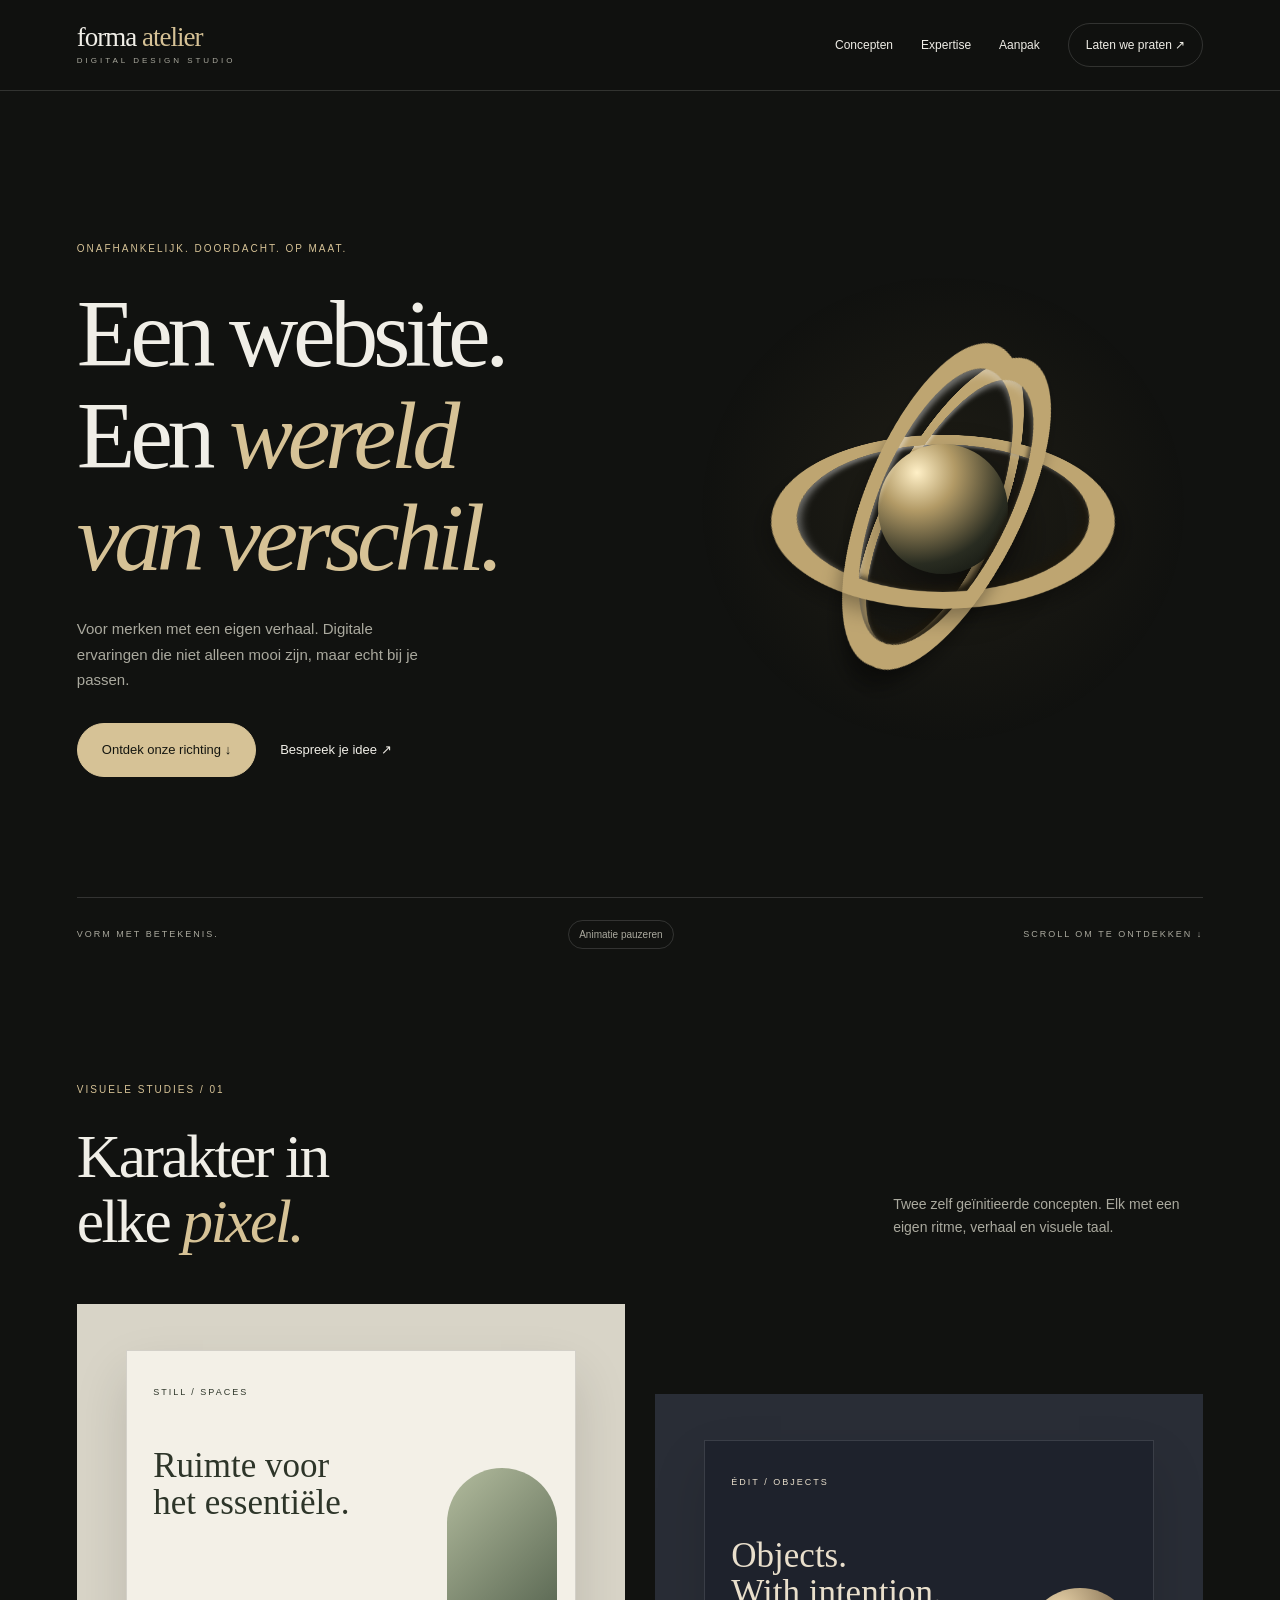
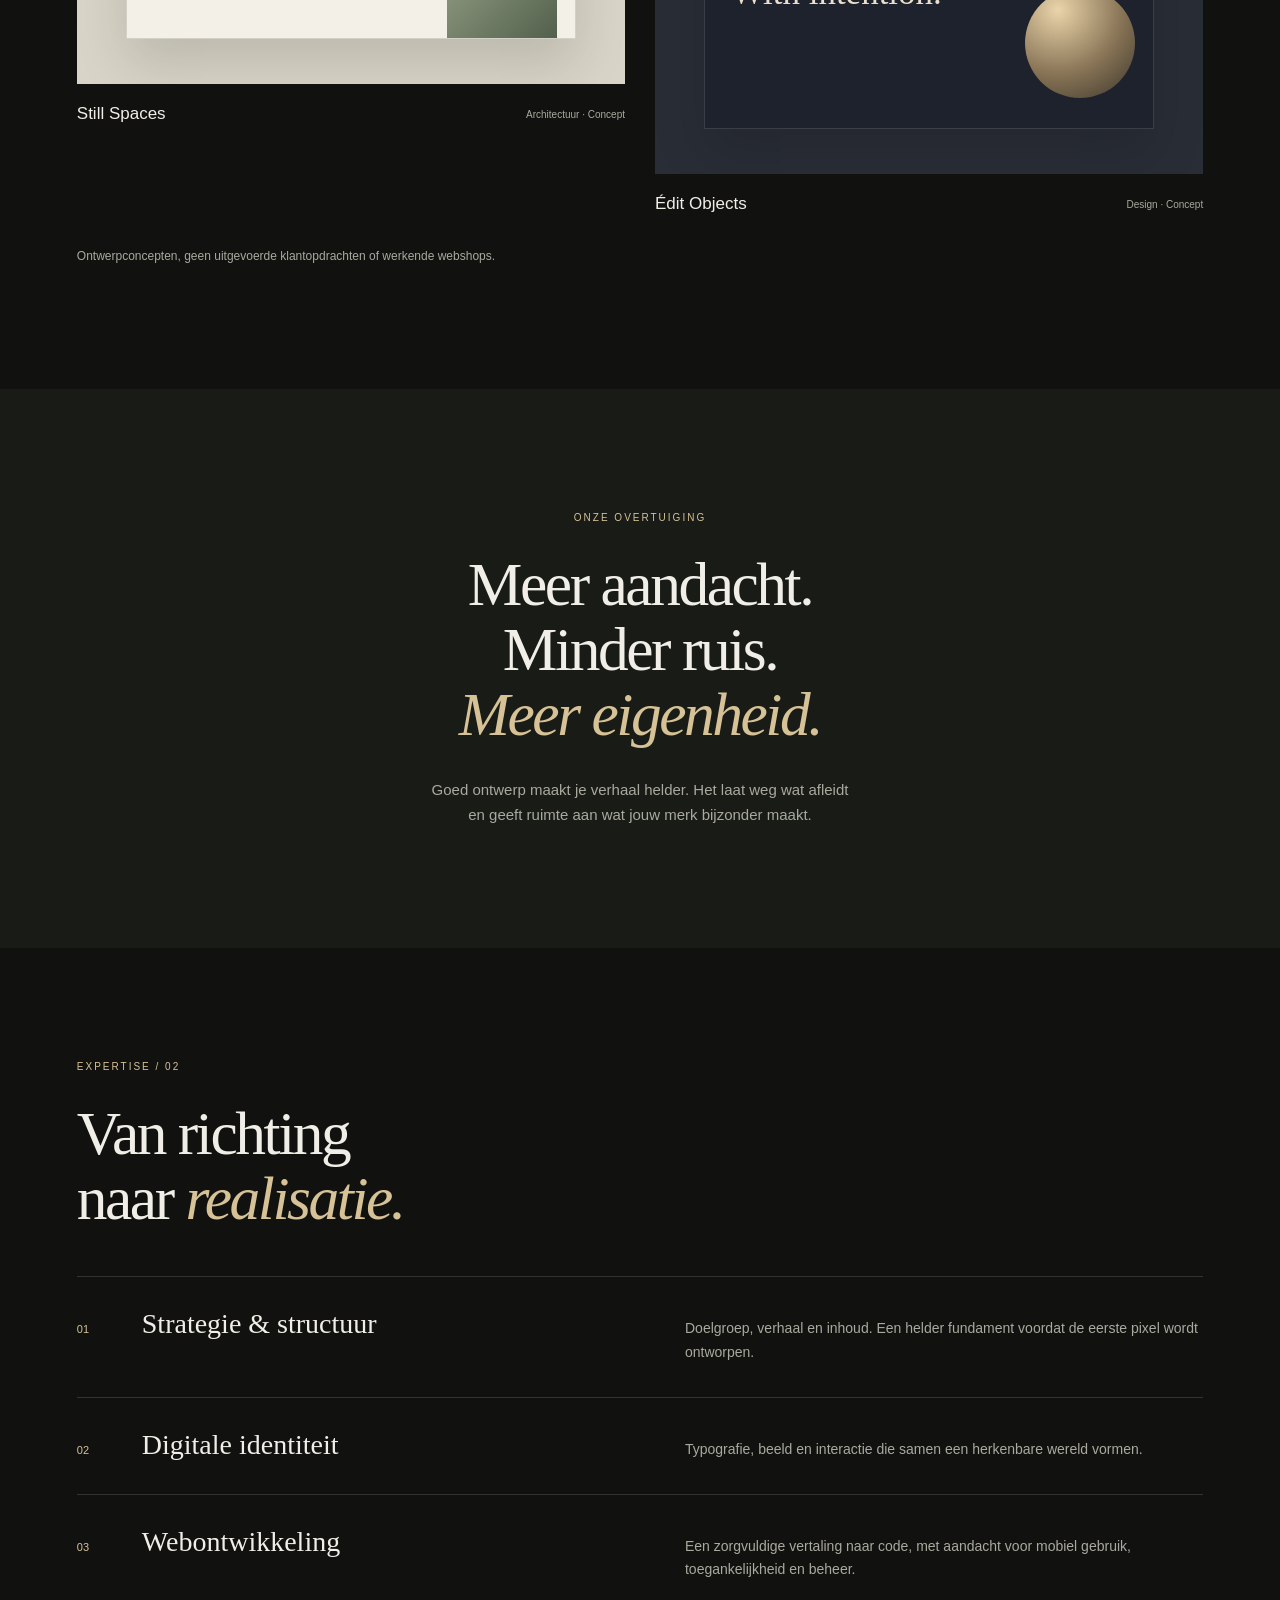
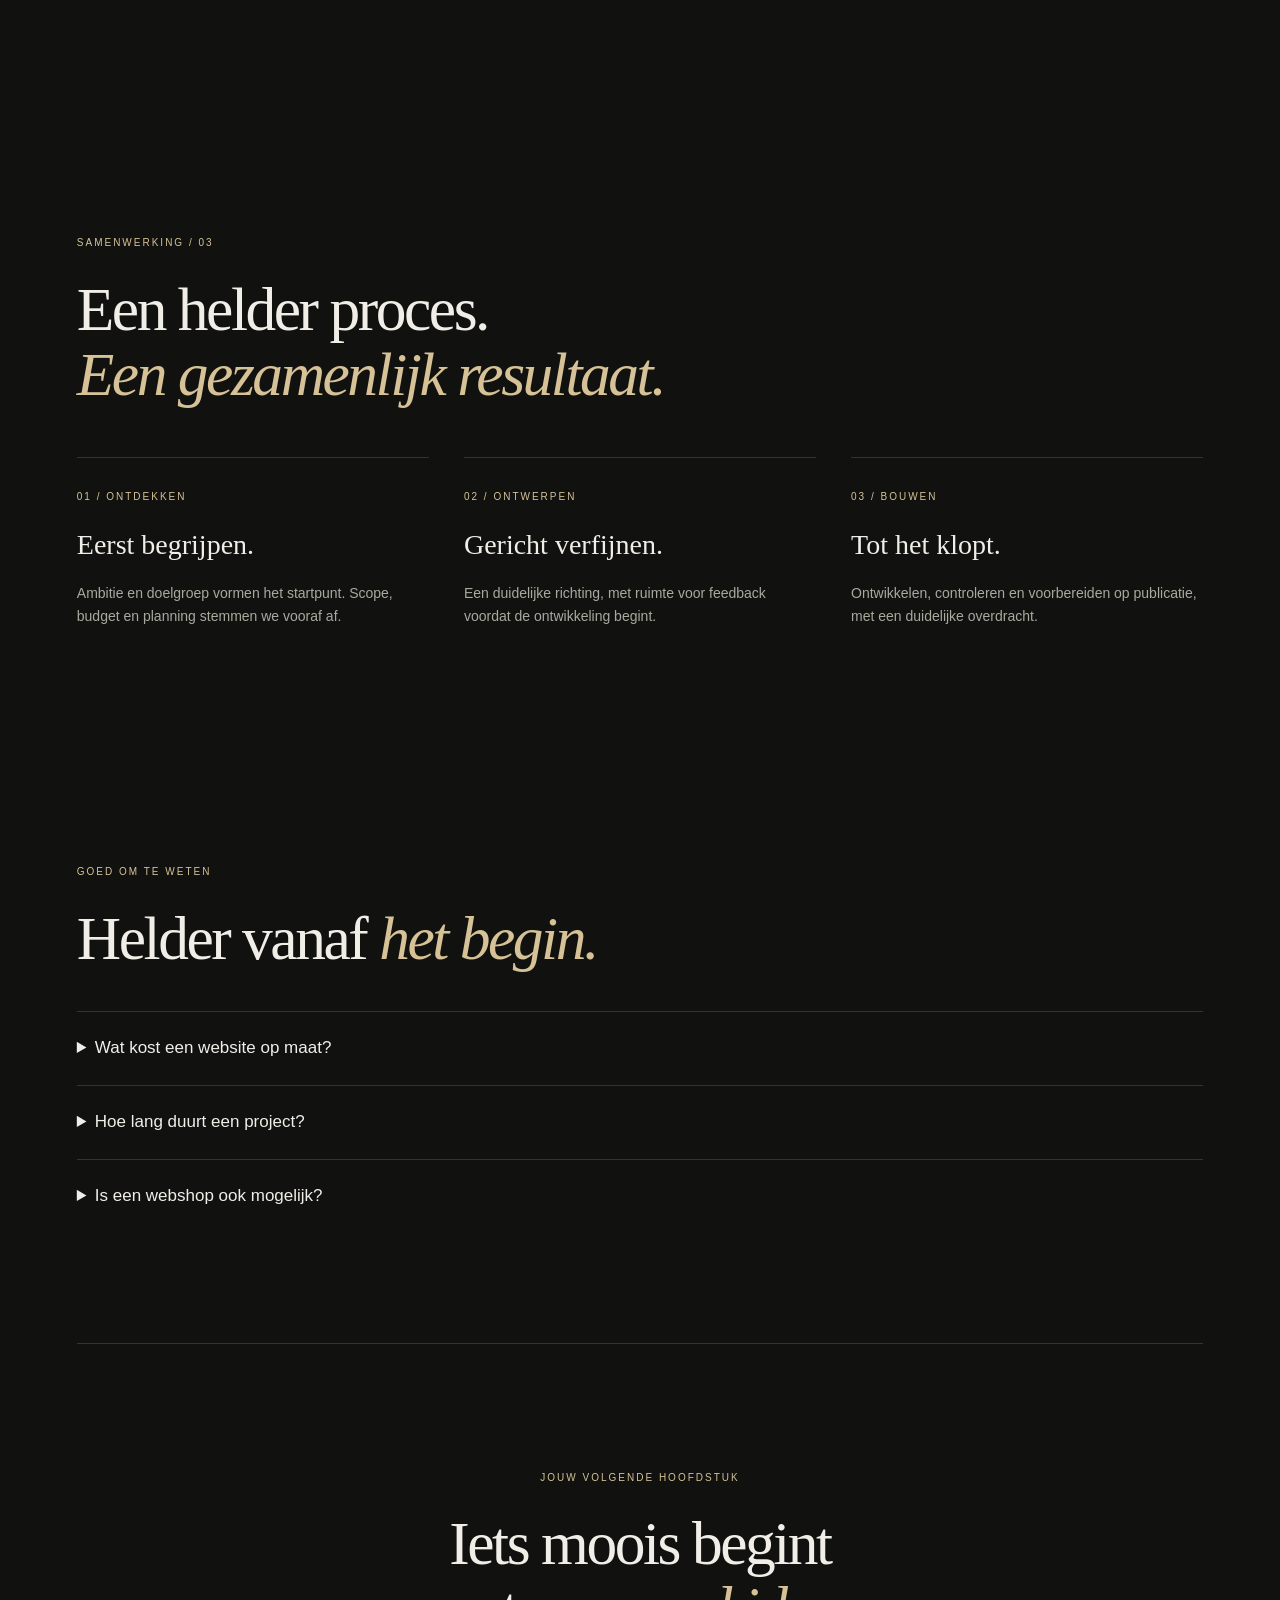
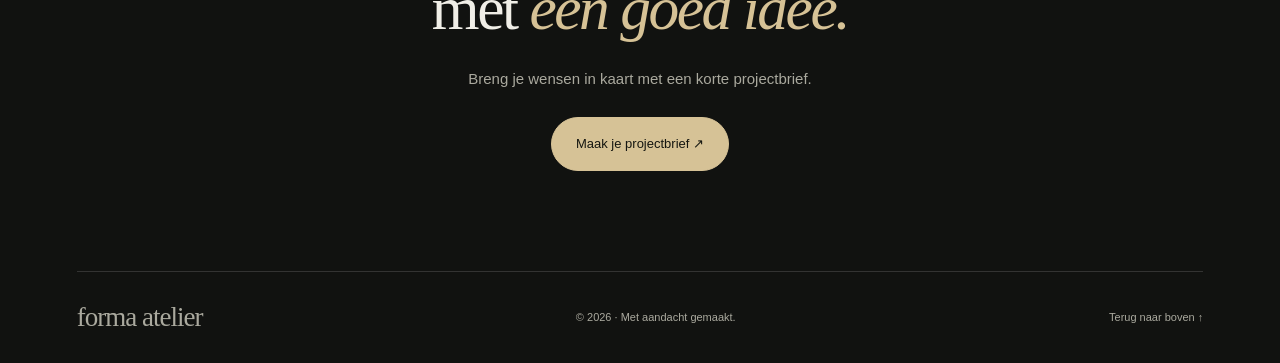
==== commit d57b511c: "Build structured premium studio homepage with local assets and checks" ====
--- a/index.html
+++ b/index.html
@@ -1,11 +1,7 @@
 <!doctype html>
-<html lang="nl"><head><meta charset="utf-8"><meta name="viewport" content="width=device-width,initial-scale=1"><meta name="description" content="Forma Atelier: onderscheidende websites, van digitale richting en ontwerp tot ontwikkeling."><meta name="theme-color" content="#101110"><title>Forma Atelier — Jouw digitale signatuur</title><style>
-:root{--gold:#d5bd8b;--mute:#aaa99f;--line:#ffffff24;--bg:#101110}*{box-sizing:border-box}html{scroll-behavior:smooth;scroll-padding-top:100px}body{margin:0;background:var(--bg);color:#f3f0e8;font:15px/1.7 Arial,sans-serif}a{color:inherit;text-decoration:none}button,textarea{font:inherit}button,a{touch-action:manipulation}button{cursor:pointer}a:focus-visible,button:focus-visible,summary:focus-visible,textarea:focus-visible{outline:2px solid var(--gold);outline-offset:5px}.wrap{width:min(1200px,88%);margin:auto}.skip{position:fixed;top:-100px;z-index:30;background:var(--gold);color:#111;padding:12px}.skip:focus{top:0}header{position:sticky;top:0;z-index:20;background:#101110ed;backdrop-filter:blur(16px);border-bottom:1px solid var(--line)}nav{min-height:80px;display:flex;align-items:center;justify-content:space-between;gap:20px}.brand{font:25px Georgia,serif;letter-spacing:-1px}.brand span,em{color:var(--gold)}.links{display:flex;gap:25px;align-items:center;font-size:13px}.menu{display:none;border:1px solid var(--line);background:none;color:inherit;padding:10px 15px;border-radius:25px}.pill,.solid{display:inline-block;border:1px solid var(--line);padding:13px 23px;border-radius:30px;font-size:13px}.solid{background:var(--gold);color:#191914;border-color:var(--gold)}.solid:hover{background:#ecd5a6}.pill:hover{border-color:var(--gold)}h1,h2,h3{font-family:Georgia,serif;font-weight:400;line-height:1.08}h1{font-size:clamp(48px,7vw,96px);letter-spacing:-4px;margin:0}h2{font-size:clamp(37px,4.5vw,62px);letter-spacing:-2px;margin:0}h3{font-size:28px}em{font-weight:400}.eyebrow{text-transform:uppercase;letter-spacing:3px;color:var(--gold);font-size:10px;margin:0 0 24px}.hero{position:relative;display:grid;grid-template-columns:1.1fr 1fr;align-items:center;min-height:740px;gap:20px}.copy{position:relative;z-index:2;padding:70px 0}.intro{max-width:390px;color:var(--mute);margin:28px 0}.actions{display:flex;gap:24px;align-items:center;flex-wrap:wrap}.quiet{font-size:13px;border-bottom:1px solid var(--line)}.visual{height:500px;display:grid;place-items:center;perspective:1000px;position:relative;min-width:0;background:radial-gradient(ellipse,#d5bd8b13,transparent 68%)}.tilt{transform-style:preserve-3d;transform:rotateX(var(--rx,0deg)) rotateY(var(--ry,0deg));transition:transform .25s}.object{width:320px;height:320px;position:relative;transform-style:preserve-3d;animation:orbit 24s linear infinite}.ring{position:absolute;inset:0;border:26px solid #bda16d;border-radius:50%;transform:rotateY(var(--y)) rotateX(var(--x));box-shadow:inset 5px 5px 10px #fff5,inset -7px -7px 10px #1a130bcc,0 12px 32px #0006}.core{position:absolute;inset:92px;border-radius:50%;background:radial-gradient(circle at 32% 25%,#f4e3b4,#8c7546 40%,#1c1b15 75%);box-shadow:0 25px 50px #0008}.visual small{position:absolute;bottom:40px;font-size:9px;letter-spacing:3px;color:var(--mute)}@keyframes orbit{to{transform:rotateX(20deg) rotateY(360deg) rotateZ(-22deg)}}.motion-toggle{background:none;border:1px solid var(--line);border-radius:22px;padding:8px 13px;color:var(--mute);font-size:11px}.paused .object{animation-play-state:paused}.strip{border-block:1px solid var(--line);display:flex;justify-content:space-between;gap:18px;padding:23px 0;flex-wrap:wrap;font-size:10px;letter-spacing:2px;text-transform:uppercase;color:var(--mute)}section.block{padding:100px 0}.head{display:flex;align-items:end;justify-content:space-between;gap:40px;margin-bottom:40px}.head p{max-width:320px;color:var(--mute);font-size:14px}.projects{display:grid;grid-template-columns:1.1fr 1fr;gap:28px}.project:nth-child(2){padding-top:65px}.art{height:340px;display:grid;place-items:center;overflow:hidden;background:#dcd6c8;color:#283024}.art.dark{background:#292d38;color:#ebddc3}.mock{position:relative;width:78%;height:75%;padding:24px;border:1px solid currentColor;box-shadow:0 30px 50px #0002;transition:transform .6s}.art:hover .mock{transform:rotate(-2deg) translateY(-6px)}.mock small{font-size:9px;letter-spacing:2px}.mock h3{font-size:34px;position:relative;z-index:1}.shape{position:absolute;right:16px;bottom:0;width:110px;height:165px;border-radius:80px 80px 0 0;background:linear-gradient(130deg,#a1ad95,#505b49)}.dark .shape{border-radius:50%;height:110px;bottom:28px;background:linear-gradient(130deg,#dec294,#71604a)}.caption{display:flex;justify-content:space-between;align-items:center;gap:15px}.caption h3{font:17px Arial}.caption span,.note{font-size:12px;color:var(--mute)}.service{display:grid;grid-template-columns:40px 1fr 1fr;gap:24px;border-top:1px solid var(--line);padding:28px 0;align-items:baseline}.service b{font-weight:400;color:var(--gold);font-size:12px}.service h3{margin:0}.service p{color:var(--mute);font-size:14px;margin:0}.steps{display:grid;grid-template-columns:repeat(3,1fr);gap:30px;margin-top:45px}.step{border-top:1px solid var(--line);padding-top:22px}.step small{color:var(--gold);font-size:10px;letter-spacing:2px}.step p{color:var(--mute);font-size:14px}details{border-top:1px solid var(--line);padding:22px 0}details:last-child{border-bottom:1px solid var(--line)}summary{cursor:pointer;font-size:17px}details p{max-width:730px;color:var(--mute);font-size:14px}.contact{padding:95px 0;border-top:1px solid var(--line);text-align:center;background:radial-gradient(ellipse at bottom,#d5bd8b12,transparent 70%)}.contact>p{max-width:470px;margin:25px auto;color:var(--mute)}.brief{max-width:540px;margin:30px auto 0;text-align:left;padding:25px;border:1px solid var(--line);border-radius:12px}.brief label{display:block;margin-bottom:12px}textarea{width:100%;min-height:220px;background:#181916;border:1px solid var(--line);color:inherit;padding:14px;resize:vertical;font-size:14px}.brief .solid{margin-top:15px}.status{font-size:12px;color:var(--gold)}footer{border-top:1px solid var(--line);padding:24px 0;display:flex;justify-content:space-between;gap:20px;flex-wrap:wrap;font-size:11px;color:var(--mute)}@media(max-width:800px){nav{flex-wrap:wrap;padding:17px 0}.menu{display:block}.links{display:none;width:100%;padding:12px 0;flex-direction:column;align-items:stretch;gap:0}.links.open{display:flex}.links a{padding:13px}.hero{grid-template-columns:1fr;gap:0;min-height:0}.copy{padding:65px 0 10px}.visual{height:390px}.object{width:260px;height:260px}.core{inset:75px}.ring{border-width:22px}h1{letter-spacing:-2px}.head{display:block}.projects,.steps{grid-template-columns:1fr}.project:nth-child(2){padding-top:15px}.art{height:310px}.service{grid-template-columns:28px 1fr}.service p{grid-column:2}section.block{padding:70px 0}.visual small{bottom:16px}}@media(prefers-reduced-motion:reduce){html{scroll-behavior:auto}.object{animation:none;transform:rotateX(20deg) rotateY(35deg) rotateZ(-22deg)}*,*:before,*:after{transition:none!important}}
-</style></head><body><a class="skip" href="#main">Direct naar inhoud</a><header><nav class="wrap" aria-label="Hoofdnavigatie"><a class="brand" href="#">Forma<span> Atelier</span></a><button class="menu" aria-expanded="false" aria-controls="links">Menu</button><div class="links" id="links"><a href="#werk">Concepten</a><a href="#diensten">Expertise</a><a href="#werkwijze">Werkwijze</a><a href="#faq">Vragen</a><a class="pill" href="#contact">Start een project ↗</a></div></nav></header><main id="main"><section class="hero wrap"><div class="copy"><p class="eyebrow">Onafhankelijke digitale studio</p><h1>Niet zomaar<br>een website.<br><em>Jouw signatuur.</em></h1><p class="intro">Voor merken die niet op de rest willen lijken. Wij vertalen jouw verhaal naar een onderscheidende digitale ervaring.</p><div class="actions"><a class="solid" href="#contact">Vertel ons je idee ↗</a><a class="quiet" href="#werk">Ontdek de stijl ↓</a><button class="motion-toggle" aria-pressed="false">Animatie pauzeren</button></div></div><div class="visual" aria-hidden="true"><div class="tilt"><div class="object"><div class="ring" style="--x:20deg;--y:0deg"></div><div class="ring" style="--x:65deg;--y:60deg"></div><div class="ring" style="--x:110deg;--y:120deg"></div><div class="core"></div></div></div><small>FORM / FUNCTION / FEELING</small></div></section><div class="strip wrap"><span>Strategie & richting</span><span>Design op maat</span><span>Ontwikkeling & interactie</span><span>Met aandacht gemaakt</span></div><section class="block wrap" id="werk"><div class="head"><div><p class="eyebrow">Ontwerprichting</p><h2>Een eerste indruk.<br><em>Die blijft.</em></h2></div><p>Twee visuele studies laten zien hoe karakter, compositie en kleur een merk tot leven kunnen brengen.</p></div><div class="projects"><article class="project"><div class="art"><div class="mock"><small>STILL / SPACES</small><h3>Ruimte voor<br>het essentiële.</h3><div class="shape"></div></div></div><div class="caption"><h3>Still Spaces</h3><span>Architectuur · Concept</span></div></article><article class="project"><div class="art dark"><div class="mock"><small>ÉDIT / OBJECTS</small><h3>Objects.<br>With intention.</h3><div class="shape"></div></div></div><div class="caption"><h3>Édit Objects</h3><span>Design · Concept</span></div></article></div><p class="note">Zelf geïnitieerde ontwerpconcepten — geen uitgevoerde klantprojecten.</p></section><section class="block wrap" id="diensten"><div class="head"><div><p class="eyebrow">Onze expertise</p><h2>Van eerste idee<br>naar <em>eigen identiteit.</em></h2></div></div><article class="service"><b>01</b><h3>Digitale richting</h3><p>We brengen je verhaal, doelgroep en doelen terug tot een helder uitgangspunt. Zodat elke ontwerpkeuze ergens over gaat.</p></article><article class="service"><b>02</b><h3>Webdesign op maat</h3><p>Een visuele taal die klopt. Van typografie en kleur tot compositie en beweging, ontworpen rond jouw merk.</p></article><article class="service"><b>03</b><h3>Ontwikkeling</h3><p>Van ontwerp naar website, met aandacht voor verschillende schermformaten, toegankelijke interacties en onderhoudbare code.</p></article></section><section class="block wrap" id="werkwijze"><p class="eyebrow">Het proces</p><h2>Helder traject.<br><em>Oog voor detail.</em></h2><div class="steps"><article class="step"><small>01 / ONTDEKKEN</small><h3>Eerst begrijpen.</h3><p>Ambities, doelgroep en inhoud vormen het startpunt. Scope, planning en budget stemmen we vooraf af.</p></article><article class="step"><small>02 / VORMGEVEN</small><h3>Samen aanscherpen.</h3><p>Je ziet de richting voordat we bouwen. We verfijnen het ontwerp op basis van gerichte feedback.</p></article><article class="step"><small>03 / REALISEREN</small><h3>Tot het klopt.</h3><p>Ontwikkeling, controles en voorbereiding van de lancering. Afgerond met een duidelijke overdracht.</p></article></div></section><section class="block wrap" id="faq"><div class="head"><div><p class="eyebrow">Goed om te weten</p><h2>Helder vanaf<br><em>het begin.</em></h2></div></div><details><summary>Wat kost een website op maat?</summary><p>Dat hangt af van inhoud, ontwerp en functies. Een compacte merkwebsite vraagt iets anders dan een webshop. Scope en prijs worden vooraf afgesproken; er staan hier nog geen vaste pakketten.</p></details><details><summary>Hoe lang duurt een project?</summary><p>De planning wordt bepaald na het bespreken van de omvang en de beschikbare teksten en beelden. Er wordt geen vaste oplevertermijn beloofd zonder projectafspraken.</p></details><details><summary>Kan ik ook een webshop laten maken?</summary><p>Een webshop vraagt extra keuzes rond producten, betalingen, verzending en beheer. Die brengen we eerst in kaart. Deze demonstratiesite heeft zelf geen winkel of checkout.</p></details><details><summary>Zijn de getoonde projecten klantopdrachten?</summary><p>Nee. Still Spaces en Édit Objects zijn zelf geïnitieerde concepten om een ontwerprichting te laten zien.</p></details></section><section class="contact" id="contact"><div class="wrap"><p class="eyebrow">Een nieuw begin</p><h2>Goed werk begint<br>met <em>een goed gesprek.</em></h2><p class="intro" style="margin:25px auto">Maak een korte projectbrief. Zo leg je de basis voor een gericht gesprek over je website.</p><button class="solid" id="brief-toggle" aria-expanded="false" aria-controls="brief">Maak je projectbrief ↗</button><div class="brief" id="brief" hidden><label for="project">Jouw project</label><textarea id="project">Mijn merk / bedrijf:
+<html lang="nl"><head><meta charset="utf-8"><meta name="viewport" content="width=device-width,initial-scale=1"><meta name="description" content="Forma Atelier — digitale richting, webdesign en ontwikkeling voor merken met een eigen verhaal."><meta name="theme-color" content="#111210"><meta name="referrer" content="strict-origin-when-cross-origin"><meta http-equiv="Content-Security-Policy" content="default-src 'none'; script-src 'self'; style-src 'self'; img-src 'self'; font-src 'self'; connect-src 'none'; object-src 'none'; base-uri 'none'; form-action 'none'"><title>Forma Atelier — Digitale signatuur</title><link rel="stylesheet" href="./assets/css/site.css"><script src="./assets/js/main.js" defer></script></head><body><a class="skip" href="#main">Naar inhoud</a><header><nav class="wrap" aria-label="Hoofdnavigatie"><a class="brand" href="#">forma<span> atelier</span><small>DIGITAL DESIGN STUDIO</small></a><button id="menu" aria-controls="links" aria-expanded="false" hidden>Menu</button><div id="links"><a href="#werk">Concepten</a><a href="#expertise">Expertise</a><a href="#proces">Aanpak</a><a href="#contact" class="outline">Laten we praten ↗</a></div></nav></header><main id="main"><section class="hero wrap"><div class="copy"><p class="eyebrow">Onafhankelijk. Doordacht. Op maat.</p><h1>Een website.<br>Een <em>wereld<br>van verschil.</em></h1><p class="lead">Voor merken met een eigen verhaal. Digitale ervaringen die niet alleen mooi zijn, maar echt bij je passen.</p><div class="actions"><a class="button" href="#werk">Ontdek onze richting ↓</a><a href="#contact">Bespreek je idee ↗</a></div></div><div class="sculpture" aria-hidden="true"><div class="spin"><i class="ring r1"></i><i class="ring r2"></i><i class="ring r3"></i><i class="sphere"></i></div></div><div class="hero-bottom"><span>VORM MET BETEKENIS.</span><button id="motion" aria-pressed="false" hidden>Animatie pauzeren</button><span>SCROLL OM TE ONTDEKKEN ↓</span></div></section><section class="section wrap" id="werk"><div class="heading"><div><p class="eyebrow">Visuele studies / 01</p><h2>Karakter in<br>elke <em>pixel.</em></h2></div><p>Twee zelf geïnitieerde concepten. Elk met een eigen ritme, verhaal en visuele taal.</p></div><div class="projects"><article><div class="preview light"><div class="browser"><small>STILL / SPACES</small><h3>Ruimte voor<br>het essentiële.</h3><div class="arch"></div></div></div><div class="caption"><h3>Still Spaces</h3><span>Architectuur · Concept</span></div></article><article><div class="preview dark"><div class="browser"><small>ÉDIT / OBJECTS</small><h3>Objects.<br>With intention.</h3><div class="disc"></div></div></div><div class="caption"><h3>Édit Objects</h3><span>Design · Concept</span></div></article></div><p class="note">Ontwerpconcepten, geen uitgevoerde klantopdrachten of werkende webshops.</p></section><section class="statement"><div class="wrap"><p class="eyebrow">Onze overtuiging</p><h2>Meer aandacht.<br>Minder ruis.<br><em>Meer eigenheid.</em></h2><p>Goed ontwerp maakt je verhaal helder. Het laat weg wat afleidt en geeft ruimte aan wat jouw merk bijzonder maakt.</p></div></section><section class="section wrap" id="expertise"><p class="eyebrow">Expertise / 02</p><h2>Van richting<br>naar <em>realisatie.</em></h2><div class="services"><article class="service"><span>01</span><h3>Strategie & structuur</h3><p>Doelgroep, verhaal en inhoud. Een helder fundament voordat de eerste pixel wordt ontworpen.</p></article><article class="service"><span>02</span><h3>Digitale identiteit</h3><p>Typografie, beeld en interactie die samen een herkenbare wereld vormen.</p></article><article class="service"><span>03</span><h3>Webontwikkeling</h3><p>Een zorgvuldige vertaling naar code, met aandacht voor mobiel gebruik, toegankelijkheid en beheer.</p></article></div></section><section class="section wrap" id="proces"><p class="eyebrow">Samenwerking / 03</p><h2>Een helder proces.<br><em>Een gezamenlijk resultaat.</em></h2><div class="steps"><article><small>01 / ONTDEKKEN</small><h3>Eerst begrijpen.</h3><p>Ambitie en doelgroep vormen het startpunt. Scope, budget en planning stemmen we vooraf af.</p></article><article><small>02 / ONTWERPEN</small><h3>Gericht verfijnen.</h3><p>Een duidelijke richting, met ruimte voor feedback voordat de ontwikkeling begint.</p></article><article><small>03 / BOUWEN</small><h3>Tot het klopt.</h3><p>Ontwikkelen, controleren en voorbereiden op publicatie, met een duidelijke overdracht.</p></article></div></section><section class="section wrap faq"><p class="eyebrow">Goed om te weten</p><h2>Helder vanaf <em>het begin.</em></h2><details><summary>Wat kost een website op maat?</summary><p>Dat hangt af van inhoud, omvang en functies. Er zijn nog geen vaste pakketten; scope en prijs worden vooraf afgesproken.</p></details><details><summary>Hoe lang duurt een project?</summary><p>Dat bepalen we na het bespreken van de scope en de beschikbaarheid van teksten en beelden. Er wordt geen vaste oplevertermijn beloofd.</p></details><details><summary>Is een webshop ook mogelijk?</summary><p>Dat vraagt aparte keuzes voor betalingen, voorraad, verzending en beheer. Deze site bevat geen checkout.</p></details></section><section class="contact wrap" id="contact"><p class="eyebrow">Jouw volgende hoofdstuk</p><h2>Iets moois begint<br>met <em>een goed idee.</em></h2><p>Breng je wensen in kaart met een korte projectbrief.</p><button class="button" id="brief-toggle" aria-controls="brief" aria-expanded="false" hidden>Maak je projectbrief ↗</button><noscript><p>Schakel JavaScript in om de lokale projectbrief te gebruiken.</p></noscript><div id="brief" hidden><label for="project">Beschrijf je project</label><textarea id="project" maxlength="10000">Mijn merk / bedrijf:
 Wat ik wil laten maken:
 Voor wie de website is:
 Gewenste uitstraling:
 Budgetindicatie:
-Gewenste lanceringsdatum:</textarea><button class="solid" id="download">Download projectbrief ↓</button><p class="note">Deze demonstratie verstuurt geen gegevens. Je downloadt de brief alleen op je eigen apparaat. Een contactadres wordt later toegevoegd.</p><p class="status" role="status" id="status"></p></div></div></section></main><footer class="wrap"><span>© <span id="year">2026</span> Forma Atelier</span><span>Onafhankelijk. Onderscheidend. Op maat.</span><a href="#">Terug naar boven ↑</a></footer><script>
-const $=s=>document.querySelector(s),menu=$('.menu'),links=$('#links');function closeMenu(){links.classList.remove('open');menu.setAttribute('aria-expanded','false')}menu.addEventListener('click',()=>{const open=links.classList.toggle('open');menu.setAttribute('aria-expanded',String(open))});links.querySelectorAll('a').forEach(a=>a.addEventListener('click',closeMenu));document.addEventListener('keydown',e=>{if(e.key==='Escape'&&links.classList.contains('open')){closeMenu();menu.focus()}});const reduced=matchMedia('(prefers-reduced-motion: reduce)'),motion=$('.motion-toggle');if(reduced.matches)motion.hidden=true;motion.addEventListener('click',()=>{const paused=document.body.classList.toggle('paused');motion.setAttribute('aria-pressed',String(paused));motion.textContent=paused?'Animatie hervatten':'Animatie pauzeren'});const hero=$('.hero'),tilt=$('.tilt');hero.addEventListener('pointermove',e=>{if(reduced.matches||e.pointerType==='touch')return;const r=hero.getBoundingClientRect();tilt.style.setProperty('--ry',((e.clientX-r.left)/r.width-.5)*20+'deg');tilt.style.setProperty('--rx',-((e.clientY-r.top)/r.height-.5)*14+'deg')});hero.addEventListener('pointerleave',()=>{tilt.style.setProperty('--ry','0deg');tilt.style.setProperty('--rx','0deg')});$('#year').textContent=new Date().getFullYear();const t=$('#brief-toggle'),b=$('#brief');t.addEventListener('click',()=>{b.hidden=!b.hidden;t.setAttribute('aria-expanded',String(!b.hidden));if(!b.hidden)$('#project').focus()});$('#download').addEventListener('click',()=>{const text=$('#project').value.trim();if(!text){$('#status').textContent='Vul eerst je projectbrief in.';return}const u=URL.createObjectURL(new Blob([text],{type:'text/plain;charset=utf-8'})),a=document.createElement('a');a.href=u;a.download='forma-projectbrief.txt';document.body.appendChild(a);a.click();a.remove();setTimeout(()=>URL.revokeObjectURL(u),1000);$('#status').textContent='Download aangevraagd. Er is niets verstuurd.'});
-</script></body></html>+Gewenste lanceringsdatum:</textarea><button class="button" id="download">Download projectbrief ↓</button><p class="note">Alleen een lokale download. Er worden geen gegevens verstuurd of opgeslagen door deze site. Een contactadres wordt later toegevoegd.</p><p id="status" role="status"></p></div></section></main><footer class="wrap"><a class="brand" href="#">forma atelier</a><span>© <span id="year">2026</span> · Met aandacht gemaakt.</span><a href="#">Terug naar boven ↑</a></footer></body></html>
--- a/assets/css/site.css
+++ b/assets/css/site.css
@@ -0,0 +1,6 @@
+@layer reset,base,layout,components,mobile;
+@layer reset{*{box-sizing:border-box}body{margin:0}button,textarea{font:inherit}a{color:inherit;text-decoration:none}button,summary{cursor:pointer}[hidden]{display:none!important}}
+@layer base{:root{--bg:#111210;--ink:#f0eee7;--muted:#aaa99e;--accent:#d6c296;--line:#ffffff24}html{scroll-behavior:smooth;scroll-padding-top:110px}body{background:var(--bg);color:var(--ink);font:15px/1.7 Arial,sans-serif;-webkit-font-smoothing:antialiased}h1,h2,h3{font-family:Georgia,serif;font-weight:400;line-height:1.06;margin:0}h1{font-size:clamp(54px,7.5vw,108px);letter-spacing:-.055em}h2{font-size:clamp(37px,4.8vw,68px);letter-spacing:-.04em}h3{font-size:28px}em{color:var(--accent);font-weight:400}p{color:var(--muted)}a:focus-visible,button:focus-visible,textarea:focus-visible,summary:focus-visible{outline:2px solid var(--accent);outline-offset:6px}.wrap{width:min(1280px,88%);margin-inline:auto}.eyebrow{font-size:10px;text-transform:uppercase;letter-spacing:2px;color:var(--accent);margin:0 0 26px}.note{font-size:12px}::selection{background:var(--accent);color:var(--bg)}}
+@layer layout{header{position:sticky;top:0;z-index:10;background:#111210ed;backdrop-filter:blur(16px);border-bottom:1px solid var(--line)}nav{min-height:90px;display:flex;align-items:center;justify-content:space-between;gap:24px}.hero{position:relative;min-height:880px;display:grid;grid-template-columns:1.1fr 1fr;align-items:center;isolation:isolate;gap:35px;padding-block:75px 120px}.copy{z-index:2}.lead{max-width:350px;margin:28px 0 30px}.actions{display:flex;gap:24px;align-items:center;flex-wrap:wrap;font-size:13px}.hero-bottom{position:absolute;bottom:22px;width:100%;display:flex;justify-content:space-between;align-items:center;gap:15px;border-top:1px solid var(--line);padding-top:22px;font-size:9px;letter-spacing:2px;color:var(--muted)}.section{padding-block:110px}.heading{display:flex;justify-content:space-between;align-items:end;gap:40px;margin-bottom:50px}.heading>p{max-width:310px;font-size:14px}.projects{display:grid;grid-template-columns:1fr 1fr;gap:30px}.projects article:nth-child(2){padding-top:90px}.statement{background:#191b17;text-align:center;padding:120px 0}.statement p:last-child{max-width:420px;margin:30px auto 0}.services{margin-top:45px}.service{border-top:1px solid var(--line);display:grid;grid-template-columns:40px 1fr 1fr;gap:25px;padding:32px 0;align-items:baseline}.service>span{color:var(--accent);font-size:11px}.service p{margin:0;font-size:14px}.steps{display:grid;grid-template-columns:repeat(3,1fr);gap:35px;margin-top:50px}.steps article{border-top:1px solid var(--line);padding-top:24px}.steps small{color:var(--accent);font-size:10px;letter-spacing:2px}.steps h3{margin:22px 0}.steps p{font-size:14px}.contact{border-top:1px solid var(--line);text-align:center;padding-block:100px}.contact>p{margin:25px auto}footer{border-top:1px solid var(--line);padding-block:30px;display:flex;justify-content:space-between;align-items:center;gap:25px;flex-wrap:wrap;font-size:11px;color:var(--muted)}}
+@layer components{.skip{position:fixed;top:-100px;z-index:30;background:var(--accent);color:#111;padding:12px}.skip:focus{top:0}.brand{font:27px Georgia,serif;letter-spacing:-1px}.brand span{color:var(--accent)}.brand small{display:block;font:8px/2 Arial,sans-serif;letter-spacing:3px;color:var(--muted)}#links{display:flex;align-items:center;gap:28px;font-size:12px}.outline,#menu,#motion{background:none;color:inherit;border:1px solid var(--line);padding:11px 17px;border-radius:30px}#menu{display:none}#motion{font-size:10px;padding:5px 10px;letter-spacing:0}.button{display:inline-block;border:1px solid var(--accent);border-radius:30px;background:var(--accent);color:#151610;padding:15px 24px;font-size:13px;transition:background .2s,transform .2s}.button:hover{background:#ebd8b0;transform:translateY(-2px)}.sculpture{height:500px;display:grid;place-items:center;perspective:1000px;min-width:0;background:radial-gradient(ellipse,#b4944e16,transparent 67%)}.spin{width:340px;height:340px;position:relative;transform-style:preserve-3d;animation:orbit 30s linear infinite}.ring{position:absolute;inset:0;border:25px solid #bea571;border-radius:50%;box-shadow:inset 4px 5px 9px #fff6,inset -7px -8px 10px #1b170de0,0 15px 30px #0005}.r1{transform:rotateX(60deg)}.r2{transform:rotateY(65deg) rotateX(-20deg)}.r3{transform:rotateY(-65deg) rotateX(25deg)}.sphere{position:absolute;inset:105px;border-radius:50%;background:radial-gradient(circle at 30% 22%,#fff0c7,#b29a66 28%,#292c21 67%,#121510 90%);box-shadow:12px 25px 45px #0007}.paused .spin{animation-play-state:paused}@keyframes orbit{from{transform:rotateX(-20deg) rotateY(0deg) rotateZ(-20deg)}to{transform:rotateX(-20deg) rotateY(360deg) rotateZ(-20deg)}}.preview{height:380px;display:grid;place-items:center;overflow:hidden}.light{background:#d8d4c7;color:#2d3529}.dark{background:#292d36;color:#e9dfcc}.browser{position:relative;width:82%;height:76%;background:#f3f0e7;border:1px solid #0002;padding:26px;box-shadow:0 25px 50px #0002;overflow:hidden;transition:transform .6s}.dark .browser{background:#1e222c;border-color:#ffffff20}.preview:hover .browser{transform:translateY(-8px) rotate(-1deg)}.browser small{font-size:9px;letter-spacing:2px}.browser h3{font-size:35px;margin-top:45px;position:relative;z-index:1}.arch,.disc{position:absolute;right:18px;bottom:0;width:110px;height:170px;border-radius:70px 70px 0 0;background:linear-gradient(135deg,#b3bc9e,#52604c)}.disc{border-radius:50%;height:110px;bottom:30px;background:radial-gradient(circle at 30% 20%,#ead4aa,#887456 55%,#3b362c)}.caption{display:flex;justify-content:space-between;align-items:center;gap:15px;margin:20px 0}.caption h3{font:17px Arial}.caption span{font-size:10px;color:var(--muted)}.faq h2{margin-bottom:40px}details{border-top:1px solid var(--line);padding:22px 0}summary{font-size:17px}details p{max-width:720px;font-size:14px}#brief{max-width:540px;text-align:left;margin:30px auto;padding:25px;border:1px solid var(--line);border-radius:12px}textarea{display:block;width:100%;min-height:220px;background:#191b17;color:inherit;border:1px solid var(--line);font-size:14px;padding:15px;resize:vertical;margin:12px 0 18px}#status{font-size:12px;color:var(--accent)}}
+@layer mobile{@media(max-width:900px){nav{flex-wrap:wrap;min-height:75px;padding:17px 0}#menu{display:block}#links{width:100%;flex-direction:column;align-items:stretch;gap:0}.js #links{display:none}.js #links.open{display:flex}#links a{padding:14px}.hero{grid-template-columns:1fr;gap:0;padding-top:65px;min-height:0}.sculpture{height:420px}.spin{width:260px;height:260px}.ring{border-width:20px}.sphere{inset:80px}.hero-bottom>span:last-child{display:none}.heading{display:block}.projects,.steps{grid-template-columns:1fr}.projects article:nth-child(2){padding-top:25px}.preview{height:330px}.service{grid-template-columns:28px 1fr}.service p{grid-column:2}.section{padding-block:75px}.caption{flex-wrap:wrap}}@media(prefers-reduced-motion:reduce){html{scroll-behavior:auto}*,*:before,*:after{transition:none!important}.spin{animation:none;transform:rotateX(-20deg) rotateY(35deg) rotateZ(-20deg)}}}
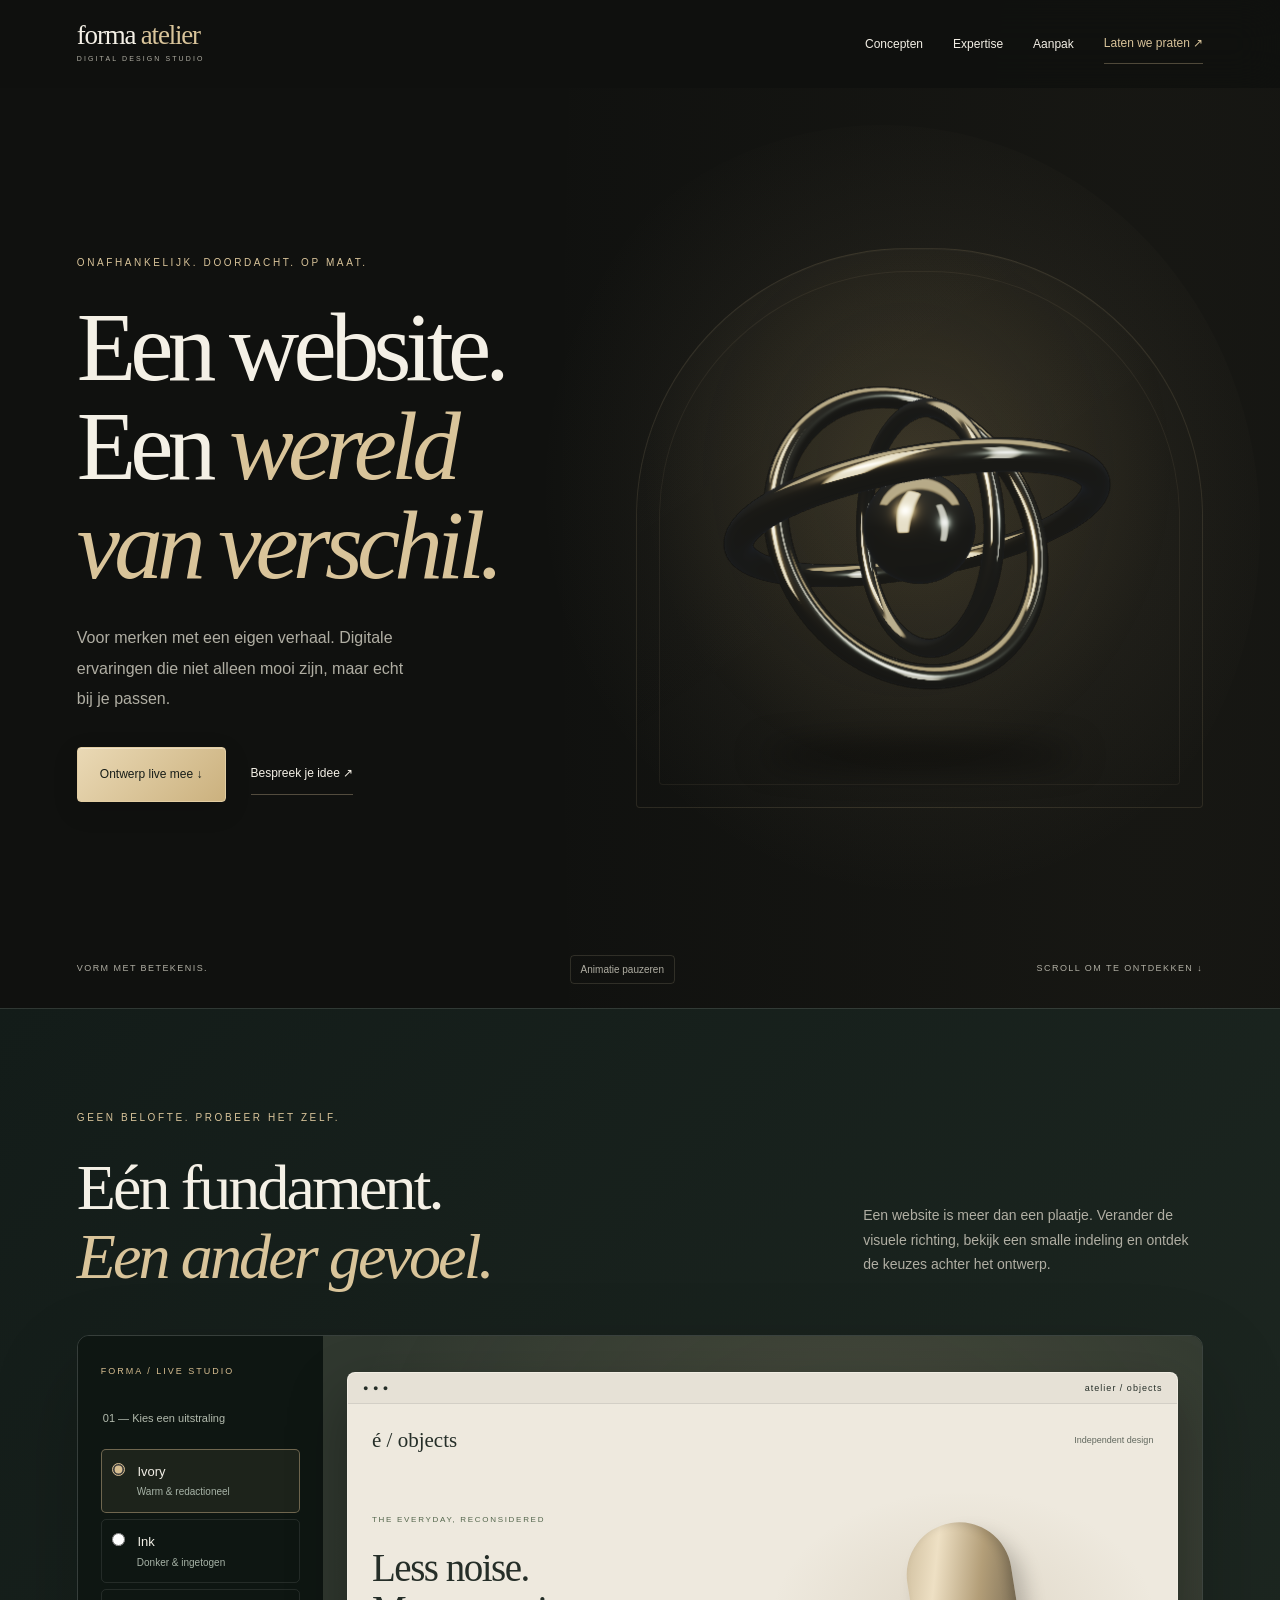
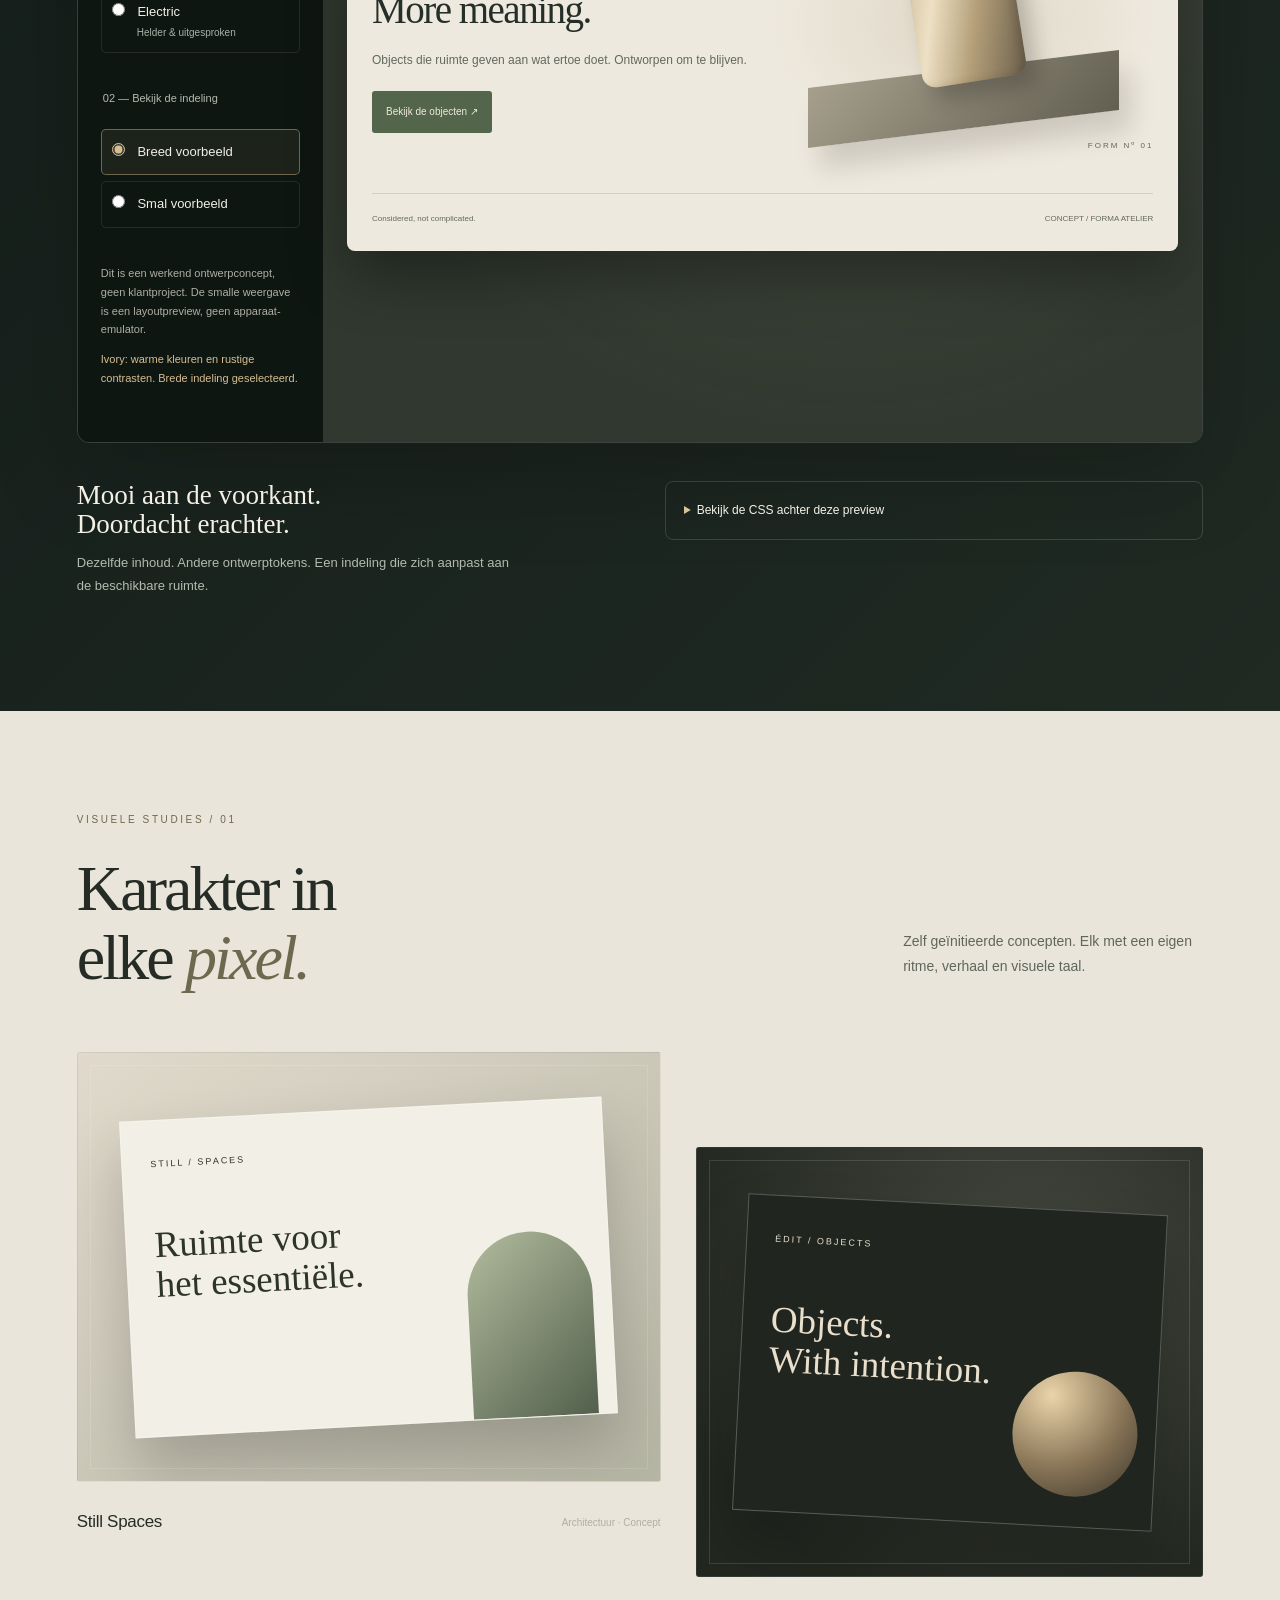
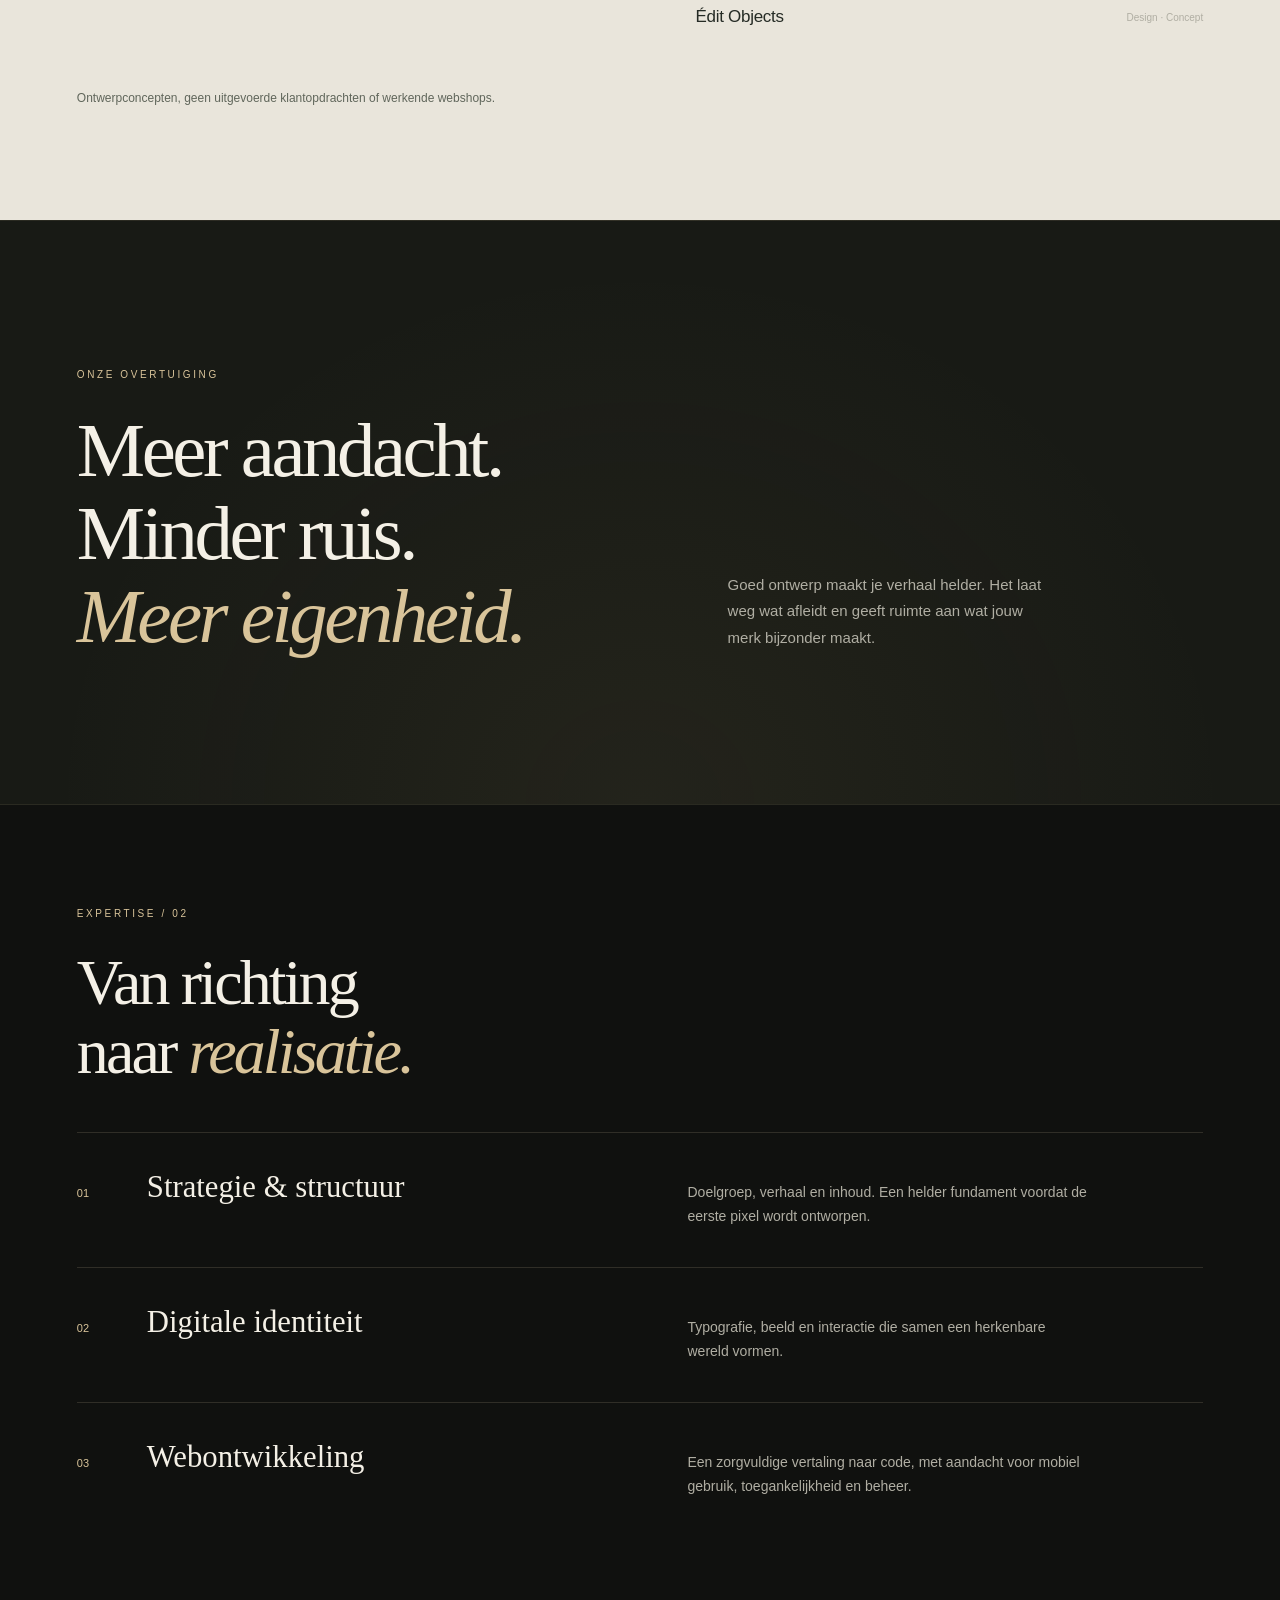
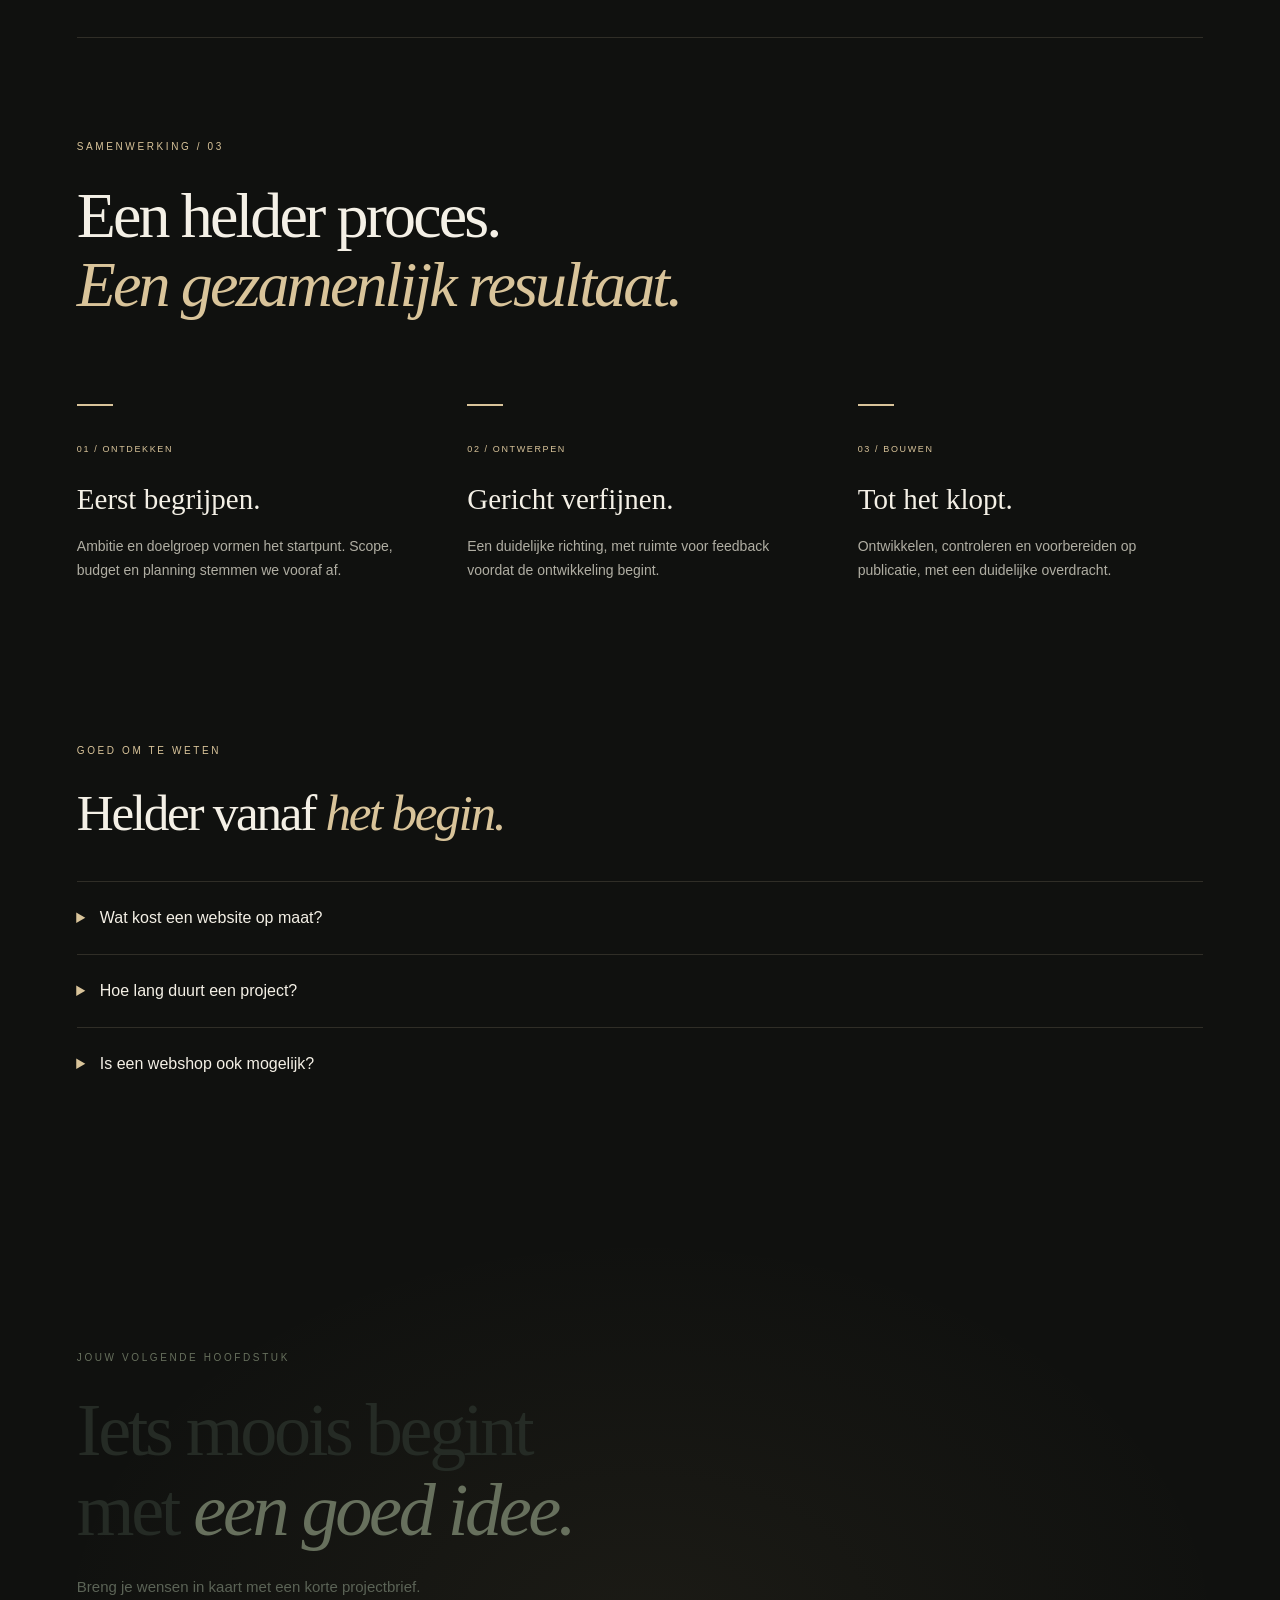
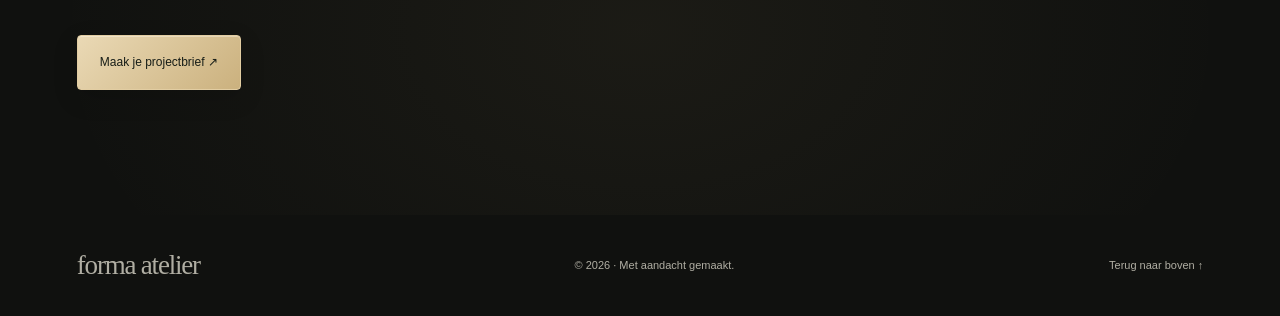
==== commit 22826bde: "Connect published CMS content to public website with static fallback" ====
--- a/index.html
+++ b/index.html
@@ -1,5 +1,5 @@
 <!doctype html>
-<html lang="nl"><head><meta charset="utf-8"><meta name="viewport" content="width=device-width,initial-scale=1"><meta name="description" content="Forma Atelier — digitale richting, webdesign en ontwikkeling voor merken met een eigen verhaal."><meta name="theme-color" content="#111210"><meta name="referrer" content="strict-origin-when-cross-origin"><meta http-equiv="Content-Security-Policy" content="default-src 'none'; script-src 'self'; style-src 'self'; img-src 'self'; font-src 'self'; connect-src 'none'; object-src 'none'; base-uri 'none'; form-action 'none'"><title>Forma Atelier — Digitale signatuur</title><link rel="stylesheet" href="./assets/css/site.css"><script src="./assets/js/main.js" defer></script></head><body><a class="skip" href="#main">Naar inhoud</a><header><nav class="wrap" aria-label="Hoofdnavigatie"><a class="brand" href="#">forma<span> atelier</span><small>DIGITAL DESIGN STUDIO</small></a><button id="menu" aria-controls="links" aria-expanded="false" hidden>Menu</button><div id="links"><a href="#werk">Concepten</a><a href="#expertise">Expertise</a><a href="#proces">Aanpak</a><a href="#contact" class="outline">Laten we praten ↗</a></div></nav></header><main id="main"><section class="hero wrap"><div class="copy"><p class="eyebrow">Onafhankelijk. Doordacht. Op maat.</p><h1>Een website.<br>Een <em>wereld<br>van verschil.</em></h1><p class="lead">Voor merken met een eigen verhaal. Digitale ervaringen die niet alleen mooi zijn, maar echt bij je passen.</p><div class="actions"><a class="button" href="#werk">Ontdek onze richting ↓</a><a href="#contact">Bespreek je idee ↗</a></div></div><div class="sculpture" aria-hidden="true"><div class="spin"><i class="ring r1"></i><i class="ring r2"></i><i class="ring r3"></i><i class="sphere"></i></div></div><div class="hero-bottom"><span>VORM MET BETEKENIS.</span><button id="motion" aria-pressed="false" hidden>Animatie pauzeren</button><span>SCROLL OM TE ONTDEKKEN ↓</span></div></section><section class="section wrap" id="werk"><div class="heading"><div><p class="eyebrow">Visuele studies / 01</p><h2>Karakter in<br>elke <em>pixel.</em></h2></div><p>Twee zelf geïnitieerde concepten. Elk met een eigen ritme, verhaal en visuele taal.</p></div><div class="projects"><article><div class="preview light"><div class="browser"><small>STILL / SPACES</small><h3>Ruimte voor<br>het essentiële.</h3><div class="arch"></div></div></div><div class="caption"><h3>Still Spaces</h3><span>Architectuur · Concept</span></div></article><article><div class="preview dark"><div class="browser"><small>ÉDIT / OBJECTS</small><h3>Objects.<br>With intention.</h3><div class="disc"></div></div></div><div class="caption"><h3>Édit Objects</h3><span>Design · Concept</span></div></article></div><p class="note">Ontwerpconcepten, geen uitgevoerde klantopdrachten of werkende webshops.</p></section><section class="statement"><div class="wrap"><p class="eyebrow">Onze overtuiging</p><h2>Meer aandacht.<br>Minder ruis.<br><em>Meer eigenheid.</em></h2><p>Goed ontwerp maakt je verhaal helder. Het laat weg wat afleidt en geeft ruimte aan wat jouw merk bijzonder maakt.</p></div></section><section class="section wrap" id="expertise"><p class="eyebrow">Expertise / 02</p><h2>Van richting<br>naar <em>realisatie.</em></h2><div class="services"><article class="service"><span>01</span><h3>Strategie & structuur</h3><p>Doelgroep, verhaal en inhoud. Een helder fundament voordat de eerste pixel wordt ontworpen.</p></article><article class="service"><span>02</span><h3>Digitale identiteit</h3><p>Typografie, beeld en interactie die samen een herkenbare wereld vormen.</p></article><article class="service"><span>03</span><h3>Webontwikkeling</h3><p>Een zorgvuldige vertaling naar code, met aandacht voor mobiel gebruik, toegankelijkheid en beheer.</p></article></div></section><section class="section wrap" id="proces"><p class="eyebrow">Samenwerking / 03</p><h2>Een helder proces.<br><em>Een gezamenlijk resultaat.</em></h2><div class="steps"><article><small>01 / ONTDEKKEN</small><h3>Eerst begrijpen.</h3><p>Ambitie en doelgroep vormen het startpunt. Scope, budget en planning stemmen we vooraf af.</p></article><article><small>02 / ONTWERPEN</small><h3>Gericht verfijnen.</h3><p>Een duidelijke richting, met ruimte voor feedback voordat de ontwikkeling begint.</p></article><article><small>03 / BOUWEN</small><h3>Tot het klopt.</h3><p>Ontwikkelen, controleren en voorbereiden op publicatie, met een duidelijke overdracht.</p></article></div></section><section class="section wrap faq"><p class="eyebrow">Goed om te weten</p><h2>Helder vanaf <em>het begin.</em></h2><details><summary>Wat kost een website op maat?</summary><p>Dat hangt af van inhoud, omvang en functies. Er zijn nog geen vaste pakketten; scope en prijs worden vooraf afgesproken.</p></details><details><summary>Hoe lang duurt een project?</summary><p>Dat bepalen we na het bespreken van de scope en de beschikbaarheid van teksten en beelden. Er wordt geen vaste oplevertermijn beloofd.</p></details><details><summary>Is een webshop ook mogelijk?</summary><p>Dat vraagt aparte keuzes voor betalingen, voorraad, verzending en beheer. Deze site bevat geen checkout.</p></details></section><section class="contact wrap" id="contact"><p class="eyebrow">Jouw volgende hoofdstuk</p><h2>Iets moois begint<br>met <em>een goed idee.</em></h2><p>Breng je wensen in kaart met een korte projectbrief.</p><button class="button" id="brief-toggle" aria-controls="brief" aria-expanded="false" hidden>Maak je projectbrief ↗</button><noscript><p>Schakel JavaScript in om de lokale projectbrief te gebruiken.</p></noscript><div id="brief" hidden><label for="project">Beschrijf je project</label><textarea id="project" maxlength="10000">Mijn merk / bedrijf:
+<html lang="nl"><head><meta charset="utf-8"><meta name="viewport" content="width=device-width,initial-scale=1"><meta name="description" content="Forma Atelier — digitale richting, webdesign en ontwikkeling voor merken met een eigen verhaal."><meta name="theme-color" content="#111210"><meta name="referrer" content="strict-origin-when-cross-origin"><meta http-equiv="Content-Security-Policy" content="default-src 'none'; script-src 'self'; style-src 'self'; img-src 'self' https://xhqoobighsubxhoobhfc.supabase.co; font-src 'self'; connect-src https://xhqoobighsubxhoobhfc.supabase.co; object-src 'none'; base-uri 'none'; form-action 'none'"><title>Forma Atelier — Digitale signatuur</title><link rel="stylesheet" href="./assets/css/site.css"><link rel="stylesheet" href="./assets/css/cms.css"><script src="./assets/js/main.js" defer></script><script type="module" src="./assets/js/cms-public.js"></script></head><body><a class="skip" href="#main">Naar inhoud</a><header><nav class="wrap" aria-label="Hoofdnavigatie"><a class="brand" href="#">forma<span> atelier</span><small>DIGITAL DESIGN STUDIO</small></a><button id="menu" aria-controls="links" aria-expanded="false" hidden>Menu</button><div id="links"><a href="#werk">Concepten</a><a href="#expertise">Expertise</a><a href="#proces">Aanpak</a><a href="#contact" class="outline">Laten we praten ↗</a></div></nav></header><main id="main"><section class="hero wrap"><div class="copy"><p class="eyebrow">Onafhankelijk. Doordacht. Op maat.</p><h1>Een website.<br>Een <em>wereld<br>van verschil.</em></h1><p class="lead">Voor merken met een eigen verhaal. Digitale ervaringen die niet alleen mooi zijn, maar echt bij je passen.</p><div class="actions"><a class="button" href="#werk">Ontdek onze richting ↓</a><a href="#contact">Bespreek je idee ↗</a></div></div><div class="sculpture" aria-hidden="true"><div class="spin"><i class="ring r1"></i><i class="ring r2"></i><i class="ring r3"></i><i class="sphere"></i></div></div><div class="hero-bottom"><span>VORM MET BETEKENIS.</span><button id="motion" aria-pressed="false" hidden>Animatie pauzeren</button><span>SCROLL OM TE ONTDEKKEN ↓</span></div></section><section class="section wrap" id="werk"><div class="heading"><div><p class="eyebrow">Visuele studies / 01</p><h2>Karakter in<br>elke <em>pixel.</em></h2></div><p>Zelf geïnitieerde concepten. Elk met een eigen ritme, verhaal en visuele taal.</p></div><div class="projects"><article><div class="preview light"><div class="browser"><small>STILL / SPACES</small><h3>Ruimte voor<br>het essentiële.</h3><div class="arch"></div></div></div><div class="caption"><h3>Still Spaces</h3><span>Architectuur · Concept</span></div></article><article><div class="preview dark"><div class="browser"><small>ÉDIT / OBJECTS</small><h3>Objects.<br>With intention.</h3><div class="disc"></div></div></div><div class="caption"><h3>Édit Objects</h3><span>Design · Concept</span></div></article></div><p class="note">Ontwerpconcepten, geen uitgevoerde klantopdrachten of werkende webshops.</p></section><section class="statement"><div class="wrap"><p class="eyebrow">Onze overtuiging</p><h2>Meer aandacht.<br>Minder ruis.<br><em>Meer eigenheid.</em></h2><p>Goed ontwerp maakt je verhaal helder. Het laat weg wat afleidt en geeft ruimte aan wat jouw merk bijzonder maakt.</p></div></section><section class="section wrap" id="expertise"><p class="eyebrow">Expertise / 02</p><h2>Van richting<br>naar <em>realisatie.</em></h2><div class="services"><article class="service"><span>01</span><h3>Strategie & structuur</h3><p>Doelgroep, verhaal en inhoud. Een helder fundament voordat de eerste pixel wordt ontworpen.</p></article><article class="service"><span>02</span><h3>Digitale identiteit</h3><p>Typografie, beeld en interactie die samen een herkenbare wereld vormen.</p></article><article class="service"><span>03</span><h3>Webontwikkeling</h3><p>Een zorgvuldige vertaling naar code, met aandacht voor mobiel gebruik, toegankelijkheid en beheer.</p></article></div></section><section class="section wrap" id="proces"><p class="eyebrow">Samenwerking / 03</p><h2>Een helder proces.<br><em>Een gezamenlijk resultaat.</em></h2><div class="steps"><article><small>01 / ONTDEKKEN</small><h3>Eerst begrijpen.</h3><p>Ambitie en doelgroep vormen het startpunt. Scope, budget en planning stemmen we vooraf af.</p></article><article><small>02 / ONTWERPEN</small><h3>Gericht verfijnen.</h3><p>Een duidelijke richting, met ruimte voor feedback voordat de ontwikkeling begint.</p></article><article><small>03 / BOUWEN</small><h3>Tot het klopt.</h3><p>Ontwikkelen, controleren en voorbereiden op publicatie, met een duidelijke overdracht.</p></article></div></section><section class="section wrap faq"><p class="eyebrow">Goed om te weten</p><h2>Helder vanaf <em>het begin.</em></h2><details><summary>Wat kost een website op maat?</summary><p>Dat hangt af van inhoud, omvang en functies. Er zijn nog geen vaste pakketten; scope en prijs worden vooraf afgesproken.</p></details><details><summary>Hoe lang duurt een project?</summary><p>Dat bepalen we na het bespreken van de scope en de beschikbaarheid van teksten en beelden. Er wordt geen vaste oplevertermijn beloofd.</p></details><details><summary>Is een webshop ook mogelijk?</summary><p>Dat vraagt aparte keuzes voor betalingen, voorraad, verzending en beheer. Deze site bevat geen checkout.</p></details></section><section class="contact wrap" id="contact"><p class="eyebrow">Jouw volgende hoofdstuk</p><h2>Iets moois begint<br>met <em>een goed idee.</em></h2><p>Breng je wensen in kaart met een korte projectbrief.</p><button class="button" id="brief-toggle" aria-controls="brief" aria-expanded="false" hidden>Maak je projectbrief ↗</button><noscript><p>Schakel JavaScript in om de lokale projectbrief te gebruiken.</p></noscript><div id="brief" hidden><label for="project">Beschrijf je project</label><textarea id="project" maxlength="10000">Mijn merk / bedrijf:
 Wat ik wil laten maken:
 Voor wie de website is:
 Gewenste uitstraling:
--- a/assets/css/site.css
+++ b/assets/css/site.css
@@ -1,6 +1,7 @@
-@layer reset,base,layout,components,mobile;
-@layer reset{*{box-sizing:border-box}body{margin:0}button,textarea{font:inherit}a{color:inherit;text-decoration:none}button,summary{cursor:pointer}[hidden]{display:none!important}}
-@layer base{:root{--bg:#111210;--ink:#f0eee7;--muted:#aaa99e;--accent:#d6c296;--line:#ffffff24}html{scroll-behavior:smooth;scroll-padding-top:110px}body{background:var(--bg);color:var(--ink);font:15px/1.7 Arial,sans-serif;-webkit-font-smoothing:antialiased}h1,h2,h3{font-family:Georgia,serif;font-weight:400;line-height:1.06;margin:0}h1{font-size:clamp(54px,7.5vw,108px);letter-spacing:-.055em}h2{font-size:clamp(37px,4.8vw,68px);letter-spacing:-.04em}h3{font-size:28px}em{color:var(--accent);font-weight:400}p{color:var(--muted)}a:focus-visible,button:focus-visible,textarea:focus-visible,summary:focus-visible{outline:2px solid var(--accent);outline-offset:6px}.wrap{width:min(1280px,88%);margin-inline:auto}.eyebrow{font-size:10px;text-transform:uppercase;letter-spacing:2px;color:var(--accent);margin:0 0 26px}.note{font-size:12px}::selection{background:var(--accent);color:var(--bg)}}
-@layer layout{header{position:sticky;top:0;z-index:10;background:#111210ed;backdrop-filter:blur(16px);border-bottom:1px solid var(--line)}nav{min-height:90px;display:flex;align-items:center;justify-content:space-between;gap:24px}.hero{position:relative;min-height:880px;display:grid;grid-template-columns:1.1fr 1fr;align-items:center;isolation:isolate;gap:35px;padding-block:75px 120px}.copy{z-index:2}.lead{max-width:350px;margin:28px 0 30px}.actions{display:flex;gap:24px;align-items:center;flex-wrap:wrap;font-size:13px}.hero-bottom{position:absolute;bottom:22px;width:100%;display:flex;justify-content:space-between;align-items:center;gap:15px;border-top:1px solid var(--line);padding-top:22px;font-size:9px;letter-spacing:2px;color:var(--muted)}.section{padding-block:110px}.heading{display:flex;justify-content:space-between;align-items:end;gap:40px;margin-bottom:50px}.heading>p{max-width:310px;font-size:14px}.projects{display:grid;grid-template-columns:1fr 1fr;gap:30px}.projects article:nth-child(2){padding-top:90px}.statement{background:#191b17;text-align:center;padding:120px 0}.statement p:last-child{max-width:420px;margin:30px auto 0}.services{margin-top:45px}.service{border-top:1px solid var(--line);display:grid;grid-template-columns:40px 1fr 1fr;gap:25px;padding:32px 0;align-items:baseline}.service>span{color:var(--accent);font-size:11px}.service p{margin:0;font-size:14px}.steps{display:grid;grid-template-columns:repeat(3,1fr);gap:35px;margin-top:50px}.steps article{border-top:1px solid var(--line);padding-top:24px}.steps small{color:var(--accent);font-size:10px;letter-spacing:2px}.steps h3{margin:22px 0}.steps p{font-size:14px}.contact{border-top:1px solid var(--line);text-align:center;padding-block:100px}.contact>p{margin:25px auto}footer{border-top:1px solid var(--line);padding-block:30px;display:flex;justify-content:space-between;align-items:center;gap:25px;flex-wrap:wrap;font-size:11px;color:var(--muted)}}
-@layer components{.skip{position:fixed;top:-100px;z-index:30;background:var(--accent);color:#111;padding:12px}.skip:focus{top:0}.brand{font:27px Georgia,serif;letter-spacing:-1px}.brand span{color:var(--accent)}.brand small{display:block;font:8px/2 Arial,sans-serif;letter-spacing:3px;color:var(--muted)}#links{display:flex;align-items:center;gap:28px;font-size:12px}.outline,#menu,#motion{background:none;color:inherit;border:1px solid var(--line);padding:11px 17px;border-radius:30px}#menu{display:none}#motion{font-size:10px;padding:5px 10px;letter-spacing:0}.button{display:inline-block;border:1px solid var(--accent);border-radius:30px;background:var(--accent);color:#151610;padding:15px 24px;font-size:13px;transition:background .2s,transform .2s}.button:hover{background:#ebd8b0;transform:translateY(-2px)}.sculpture{height:500px;display:grid;place-items:center;perspective:1000px;min-width:0;background:radial-gradient(ellipse,#b4944e16,transparent 67%)}.spin{width:340px;height:340px;position:relative;transform-style:preserve-3d;animation:orbit 30s linear infinite}.ring{position:absolute;inset:0;border:25px solid #bea571;border-radius:50%;box-shadow:inset 4px 5px 9px #fff6,inset -7px -8px 10px #1b170de0,0 15px 30px #0005}.r1{transform:rotateX(60deg)}.r2{transform:rotateY(65deg) rotateX(-20deg)}.r3{transform:rotateY(-65deg) rotateX(25deg)}.sphere{position:absolute;inset:105px;border-radius:50%;background:radial-gradient(circle at 30% 22%,#fff0c7,#b29a66 28%,#292c21 67%,#121510 90%);box-shadow:12px 25px 45px #0007}.paused .spin{animation-play-state:paused}@keyframes orbit{from{transform:rotateX(-20deg) rotateY(0deg) rotateZ(-20deg)}to{transform:rotateX(-20deg) rotateY(360deg) rotateZ(-20deg)}}.preview{height:380px;display:grid;place-items:center;overflow:hidden}.light{background:#d8d4c7;color:#2d3529}.dark{background:#292d36;color:#e9dfcc}.browser{position:relative;width:82%;height:76%;background:#f3f0e7;border:1px solid #0002;padding:26px;box-shadow:0 25px 50px #0002;overflow:hidden;transition:transform .6s}.dark .browser{background:#1e222c;border-color:#ffffff20}.preview:hover .browser{transform:translateY(-8px) rotate(-1deg)}.browser small{font-size:9px;letter-spacing:2px}.browser h3{font-size:35px;margin-top:45px;position:relative;z-index:1}.arch,.disc{position:absolute;right:18px;bottom:0;width:110px;height:170px;border-radius:70px 70px 0 0;background:linear-gradient(135deg,#b3bc9e,#52604c)}.disc{border-radius:50%;height:110px;bottom:30px;background:radial-gradient(circle at 30% 20%,#ead4aa,#887456 55%,#3b362c)}.caption{display:flex;justify-content:space-between;align-items:center;gap:15px;margin:20px 0}.caption h3{font:17px Arial}.caption span{font-size:10px;color:var(--muted)}.faq h2{margin-bottom:40px}details{border-top:1px solid var(--line);padding:22px 0}summary{font-size:17px}details p{max-width:720px;font-size:14px}#brief{max-width:540px;text-align:left;margin:30px auto;padding:25px;border:1px solid var(--line);border-radius:12px}textarea{display:block;width:100%;min-height:220px;background:#191b17;color:inherit;border:1px solid var(--line);font-size:14px;padding:15px;resize:vertical;margin:12px 0 18px}#status{font-size:12px;color:var(--accent)}}
-@layer mobile{@media(max-width:900px){nav{flex-wrap:wrap;min-height:75px;padding:17px 0}#menu{display:block}#links{width:100%;flex-direction:column;align-items:stretch;gap:0}.js #links{display:none}.js #links.open{display:flex}#links a{padding:14px}.hero{grid-template-columns:1fr;gap:0;padding-top:65px;min-height:0}.sculpture{height:420px}.spin{width:260px;height:260px}.ring{border-width:20px}.sphere{inset:80px}.hero-bottom>span:last-child{display:none}.heading{display:block}.projects,.steps{grid-template-columns:1fr}.projects article:nth-child(2){padding-top:25px}.preview{height:330px}.service{grid-template-columns:28px 1fr}.service p{grid-column:2}.section{padding-block:75px}.caption{flex-wrap:wrap}}@media(prefers-reduced-motion:reduce){html{scroll-behavior:auto}*,*:before,*:after{transition:none!important}.spin{animation:none;transform:rotateX(-20deg) rotateY(35deg) rotateZ(-20deg)}}}
+/* Forma Atelier: editorial layout, local assets, no external fonts. */
+@layer reset,base,layout,components,responsive;
+@layer reset{*{box-sizing:border-box}body{margin:0}a{color:inherit;text-decoration:none}button,textarea{font:inherit}button,summary{cursor:pointer}[hidden]{display:none!important}}
+@layer base{:root{--bg:#101311;--ink:#f4f0e7;--muted:#b0b5a9;--accent:#d8c39c;--line:#ffffff21;--paper:#e9e5db;--paper-ink:#252b25;--gutter:max(6vw,calc((100% - 1280px)/2))}html{scroll-behavior:smooth;scroll-padding-top:110px}body{color:var(--ink);background:radial-gradient(ellipse 60% 650px at 85% 350px,#8c74452e,transparent 80%),radial-gradient(ellipse 65% 900px at 25% 700px,#29413935,transparent 85%),linear-gradient(145deg,#0d100e,#181d18 45%,#101311 80%);font:15px/1.75 Arial,sans-serif;-webkit-font-smoothing:antialiased}h1,h2,h3{font:400 28px/1.08 Georgia,serif;margin:0}h1{font-size:clamp(58px,7.2vw,104px);letter-spacing:-.055em}h2{font-size:clamp(38px,5vw,70px);letter-spacing:-.045em}em{font-weight:400;color:var(--accent)}p{color:var(--muted)}a,button{font-variant-emoji:text}a:focus-visible,button:focus-visible,summary:focus-visible,textarea:focus-visible{outline:2px solid var(--accent);outline-offset:6px}.wrap{width:min(1280px,88%);margin-inline:auto}.eyebrow{font-size:10px;letter-spacing:.22em;text-transform:uppercase;color:var(--accent);margin:0 0 26px}.note{font-size:12px;line-height:1.6}::selection{background:var(--accent);color:#171c16}}
+@layer layout{header{position:sticky;top:0;z-index:20;background:#101511df;backdrop-filter:blur(20px);-webkit-backdrop-filter:blur(20px)}nav{min-height:88px;display:flex;align-items:center;justify-content:space-between;gap:30px}.hero{position:relative;display:grid;grid-template-columns:1fr 1.05fr;align-items:center;gap:25px;min-height:780px;padding:65px 0 105px;isolation:isolate}.hero:before{content:'';position:absolute;inset:4% -5% 8% 38%;background:radial-gradient(ellipse at 55% 45%,#dbc59b1c,transparent 65%);border-radius:50%;z-index:-1;pointer-events:none}.copy{position:relative;z-index:2}.lead{max-width:350px;margin:28px 0 32px;font-size:16px;line-height:1.8}.actions{display:flex;align-items:center;flex-wrap:wrap;gap:25px;font-size:12px}.actions>a:last-child{padding:10px 0;border-bottom:1px solid #d8c39c55}.hero-bottom{position:absolute;bottom:24px;width:100%;display:flex;justify-content:space-between;align-items:center;gap:15px;font-size:9px;letter-spacing:.16em;color:var(--muted)}.section{padding-block:100px}.heading{display:flex;justify-content:space-between;align-items:end;gap:40px;margin-bottom:50px}.heading>p{max-width:300px;font-size:14px}.projects{display:grid;grid-template-columns:1.15fr 1fr;gap:35px;align-items:start}.projects>article:nth-child(2){padding-top:95px}#werk{width:100%;padding:100px var(--gutter);background:var(--paper);color:var(--paper-ink)}#werk em,#werk .eyebrow{color:#6d694f}#werk p,#werk .caption span{color:#60665b}#werk .note{margin-top:32px;max-width:600px}.statement{padding:110px 0;background:linear-gradient(120deg,#1c241e,#121913);position:relative}.statement>.wrap{display:grid;grid-template-columns:1.2fr 1fr;column-gap:80px;align-items:end}.statement .eyebrow{grid-column:1/-1}.statement h2{font-size:clamp(42px,5.5vw,78px)}.statement p:last-child{max-width:330px;margin-bottom:8px}.services{margin-top:45px}.service{display:grid;grid-template-columns:45px 1fr 1fr;gap:25px;align-items:baseline;padding:34px 0;border-top:1px solid var(--line)}.service>span{font-size:11px;color:var(--accent)}.service p{font-size:14px;max-width:400px;margin:0}#proces{border-top:1px solid var(--line)}.steps{display:grid;grid-template-columns:repeat(3,1fr);gap:45px;margin-top:55px}.steps article{position:relative;padding:25px 0 0}.steps article:before{content:'';display:block;width:36px;height:2px;background:var(--accent);margin-bottom:28px}.steps small{font-size:9px;letter-spacing:.18em;color:var(--accent)}.steps h3{margin:24px 0 18px;font-size:29px}.steps p{font-size:14px}.faq{padding-top:45px;padding-bottom:100px}.faq h2{margin-bottom:40px;font-size:clamp(36px,4vw,56px)}.contact{width:100%;padding:105px var(--gutter);background:linear-gradient(125deg,#e9e5db,#d9dece);color:var(--paper-ink);text-align:left;position:relative}.contact h2{font-size:clamp(44px,6vw,84px);max-width:850px}.contact em,.contact .eyebrow{color:#67705d}.contact>p{color:#5b6356;margin:24px 0}.contact>.button{margin-top:10px}.contact .button{background:#28392d;border-color:#28392d;color:#f4f0e7}.contact .button:hover{background:#405345}.contact .note{color:#60665b}footer{padding:35px 0;display:flex;align-items:center;justify-content:space-between;gap:25px;flex-wrap:wrap;color:var(--muted);font-size:11px}}
+@layer components{.skip{position:fixed;top:-100px;z-index:30;background:var(--accent);color:#111;padding:12px}.skip:focus{top:0}.brand{font:27px Georgia,serif;letter-spacing:-1px}.brand span{color:var(--accent)}.brand small{display:block;font:7px/2.3 Arial,sans-serif;letter-spacing:.3em;color:var(--muted)}#links{display:flex;align-items:center;gap:30px;font-size:12px}.outline{border-bottom:1px solid #d8c39c70;padding:9px 0;color:var(--accent)}#menu,#motion{color:inherit;background:none;border:1px solid var(--line);border-radius:4px;padding:10px 15px}#menu{display:none}#motion{font-size:10px;padding:5px 10px;letter-spacing:0}.button{display:inline-flex;align-items:center;justify-content:center;padding:16px 22px;background:var(--accent);border:1px solid var(--accent);border-radius:4px;color:#171d17;font-size:12px;transition:background .25s,transform .25s}.button:hover{background:#ebd6ae;transform:translateY(-2px)}.sculpture{height:560px;min-width:0;display:grid;place-items:center;perspective:1000px;background:radial-gradient(ellipse,#d7bd8120,transparent 66%)}.spin{width:340px;height:340px;position:relative;transform-style:preserve-3d;animation:orbit 30s linear infinite}.ring{position:absolute;inset:0;border:25px solid #bea571;border-radius:50%;box-shadow:inset 4px 5px 9px #fff6,inset -7px -8px 10px #1b170de0,0 15px 30px #0005}.r1{transform:rotateX(60deg)}.r2{transform:rotateY(65deg) rotateX(-20deg)}.r3{transform:rotateY(-65deg) rotateX(25deg)}.sphere{position:absolute;inset:105px;border-radius:50%;background:radial-gradient(circle at 30% 22%,#fff0c7,#b29a66 28%,#292c21 67%,#121510 90%)}.paused .spin{animation-play-state:paused}@keyframes orbit{from{transform:rotateX(-20deg) rotateY(0deg) rotateZ(-20deg)}to{transform:rotateX(-20deg) rotateY(360deg) rotateZ(-20deg)}}.preview{height:420px;display:grid;place-items:center;overflow:hidden;border-radius:3px}.light{background:linear-gradient(140deg,#c8cebd,#b5bea9);color:#2d3529}.dark{background:linear-gradient(140deg,#424b51,#252d35);color:#e9dfcc}.browser{width:83%;height:74%;position:relative;background:#f2f0e6;border:1px solid #ffffff40;box-shadow:0 30px 55px #14201030;overflow:hidden;padding:28px;transform:rotate(-3deg);transition:transform .7s}.dark .browser{background:#1c242b;transform:rotate(3deg)}.preview:hover .browser{transform:rotate(0deg) translateY(-7px)}.browser small{font-size:9px;letter-spacing:2px}.browser h3{font-size:37px;margin-top:50px;position:relative;z-index:1}.arch,.disc{position:absolute;right:18px;bottom:0;width:125px;height:185px;border-radius:80px 80px 0 0;background:linear-gradient(135deg,#b3bc9e,#52604c)}.disc{border-radius:50%;height:125px;bottom:30px;background:radial-gradient(circle at 30% 20%,#ead4aa,#887456 55%,#3b362c)}.caption{display:flex;justify-content:space-between;align-items:center;gap:15px;margin:22px 0}.caption h3{font:17px Arial}.caption span{font-size:10px;color:var(--muted)}details{padding:22px 0;border-top:1px solid var(--line)}summary{font-size:16px;list-style-position:outside;margin-left:18px;padding-left:5px}details p{max-width:720px;font-size:14px;margin-left:23px}#brief{max-width:620px;padding:25px;margin-top:35px;border:1px solid #26382b35;background:#ffffff38;border-radius:6px}textarea{display:block;width:100%;min-height:220px;background:#f7f5ed;color:#252b25;border:1px solid #28392d45;padding:15px;font-size:14px;resize:vertical;margin:12px 0 18px}#status{font-size:12px;color:#365139}.contact a:focus-visible,.contact button:focus-visible,.contact textarea:focus-visible{outline-color:#28392d}}
+@layer responsive{@media(min-width:901px) and (max-width:1100px){h1{font-size:72px}.hero{min-height:720px}.sculpture{height:480px}#links{gap:20px}}@media(max-width:900px){nav{flex-wrap:wrap;min-height:76px;padding:16px 0}#menu{display:block}#links{width:100%;flex-direction:column;align-items:stretch;gap:0}.js #links{display:none}.js #links.open{display:flex}#links a{padding:14px 0}.hero{grid-template-columns:1fr;gap:0;padding:46px 0 85px;min-height:0}.hero h1{font-size:clamp(48px,8.5vw,74px);line-height:1.04;max-width:650px}.hero h1 br:last-child{display:none}.hero .eyebrow{font-size:9px;margin-bottom:22px;letter-spacing:.14em}.lead{font-size:14px;max-width:440px;margin:23px 0 26px}.actions{gap:20px;font-size:11px}.actions .button{font-size:11px;padding:14px 17px}.sculpture{height:340px;margin-top:0}.hero:before{inset:30% -5% 8% -5%}.spin{width:250px;height:250px}.ring{border-width:20px}.sphere{inset:76px}.hero-bottom{bottom:20px;gap:12px;font-size:8px}.hero-bottom>span:last-child{display:none}.heading{display:block;margin-bottom:32px}.heading>p{max-width:430px;margin-top:24px}.projects,.steps{grid-template-columns:1fr}.projects>article:nth-child(2){padding-top:15px}.preview{height:340px}.browser{padding:23px}.browser h3{font-size:32px}.caption{flex-wrap:wrap}.section{padding-block:72px}#werk{padding:70px 6%}.statement{padding:75px 0}.statement>.wrap{display:block}.statement h2{font-size:clamp(43px,8vw,65px)}.statement p:last-child{margin-top:28px;max-width:420px;font-size:14px}.service{grid-template-columns:25px 1fr;gap:18px;padding:28px 0}.service h3{font-size:26px}.service p{grid-column:2}.steps{gap:22px;margin-top:35px}.steps article{padding-top:10px}.steps article:before{margin-bottom:18px}.steps h3{margin:15px 0}.faq{padding-top:20px}.contact{padding:75px 6%}.contact h2{font-size:clamp(43px,8vw,65px)}.contact>p{font-size:14px}footer{padding-block:28px}.brand{font-size:24px}}@media(prefers-reduced-motion:reduce){html{scroll-behavior:auto}*,*:before,*:after{transition:none!important}.spin{animation:none;transform:rotateX(-20deg) rotateY(35deg) rotateZ(-20deg)}}}
--- a/assets/css/cms.css
+++ b/assets/css/cms.css
@@ -0,0 +1 @@
+.cms-heading{white-space:pre-line}.cms-project-image{display:block;width:100%;height:100%;object-fit:cover}.cms-project-summary{font-size:14px;line-height:1.7;white-space:pre-line}
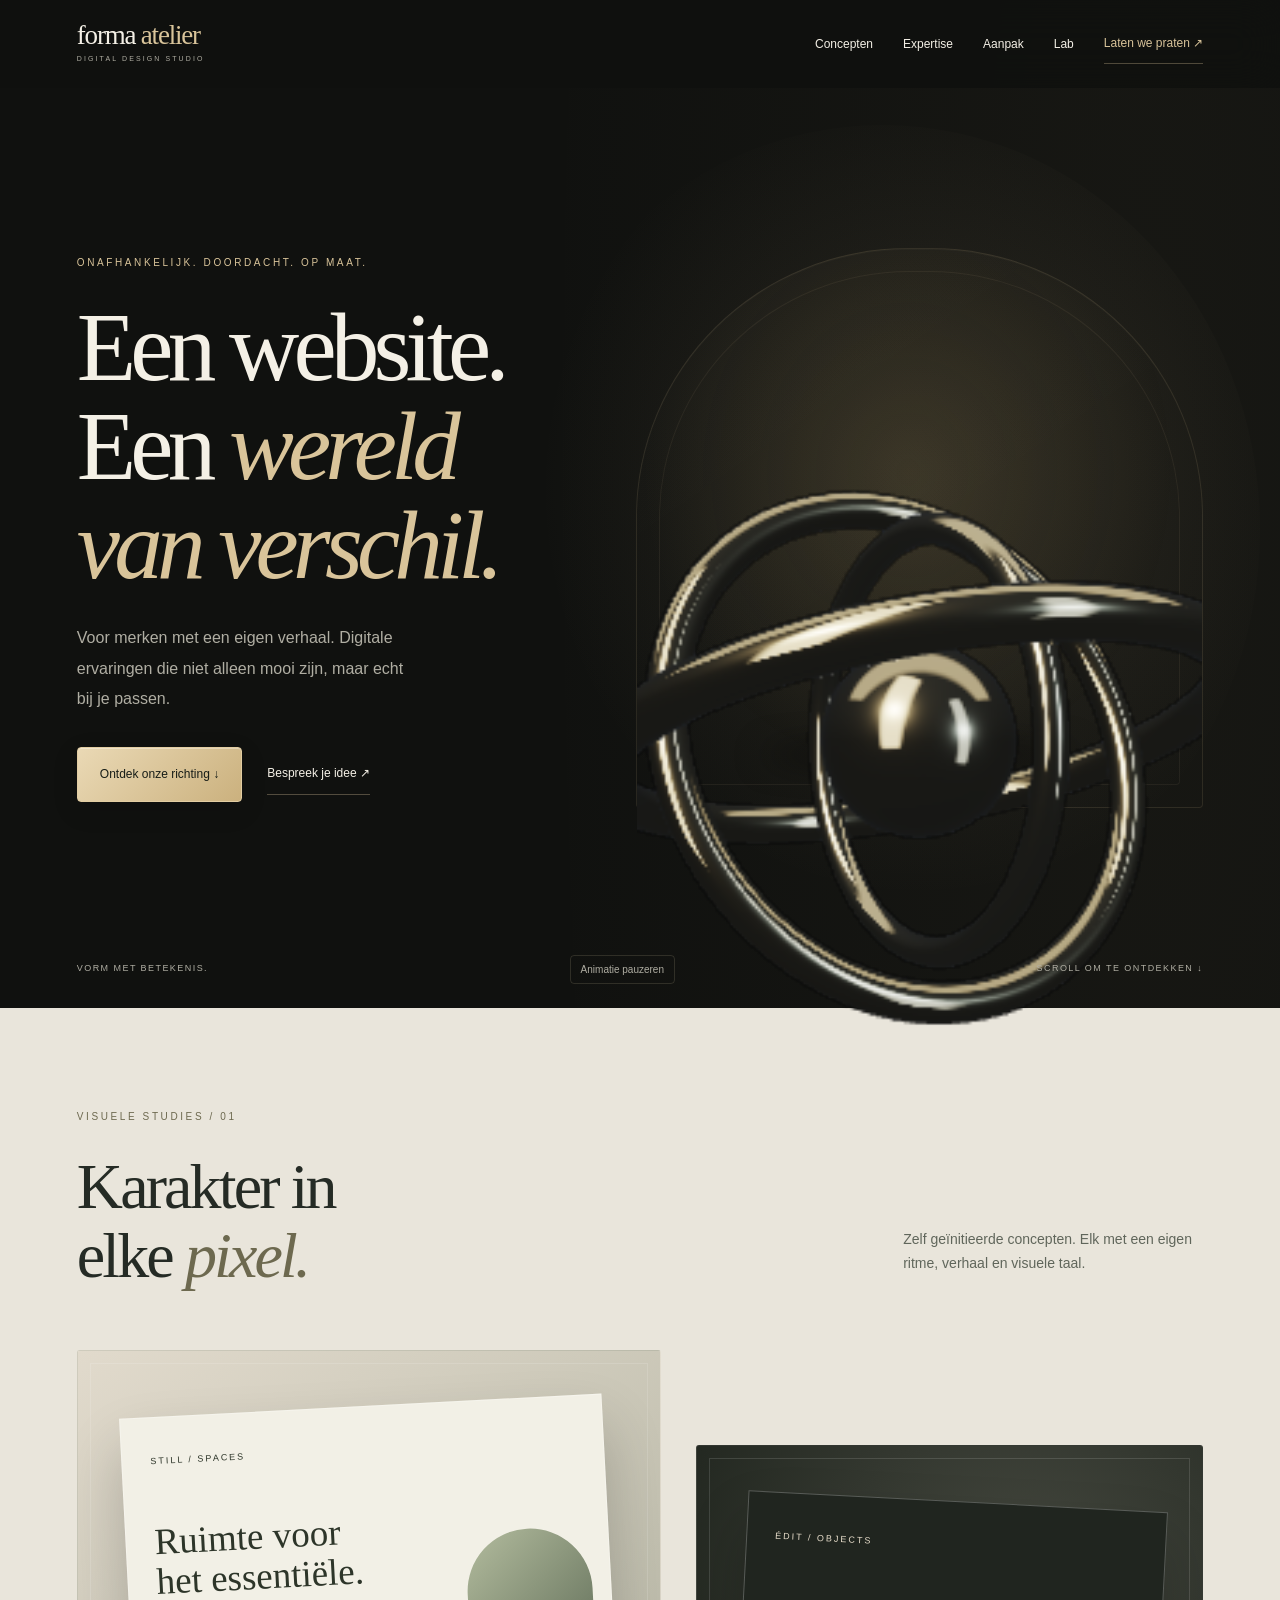
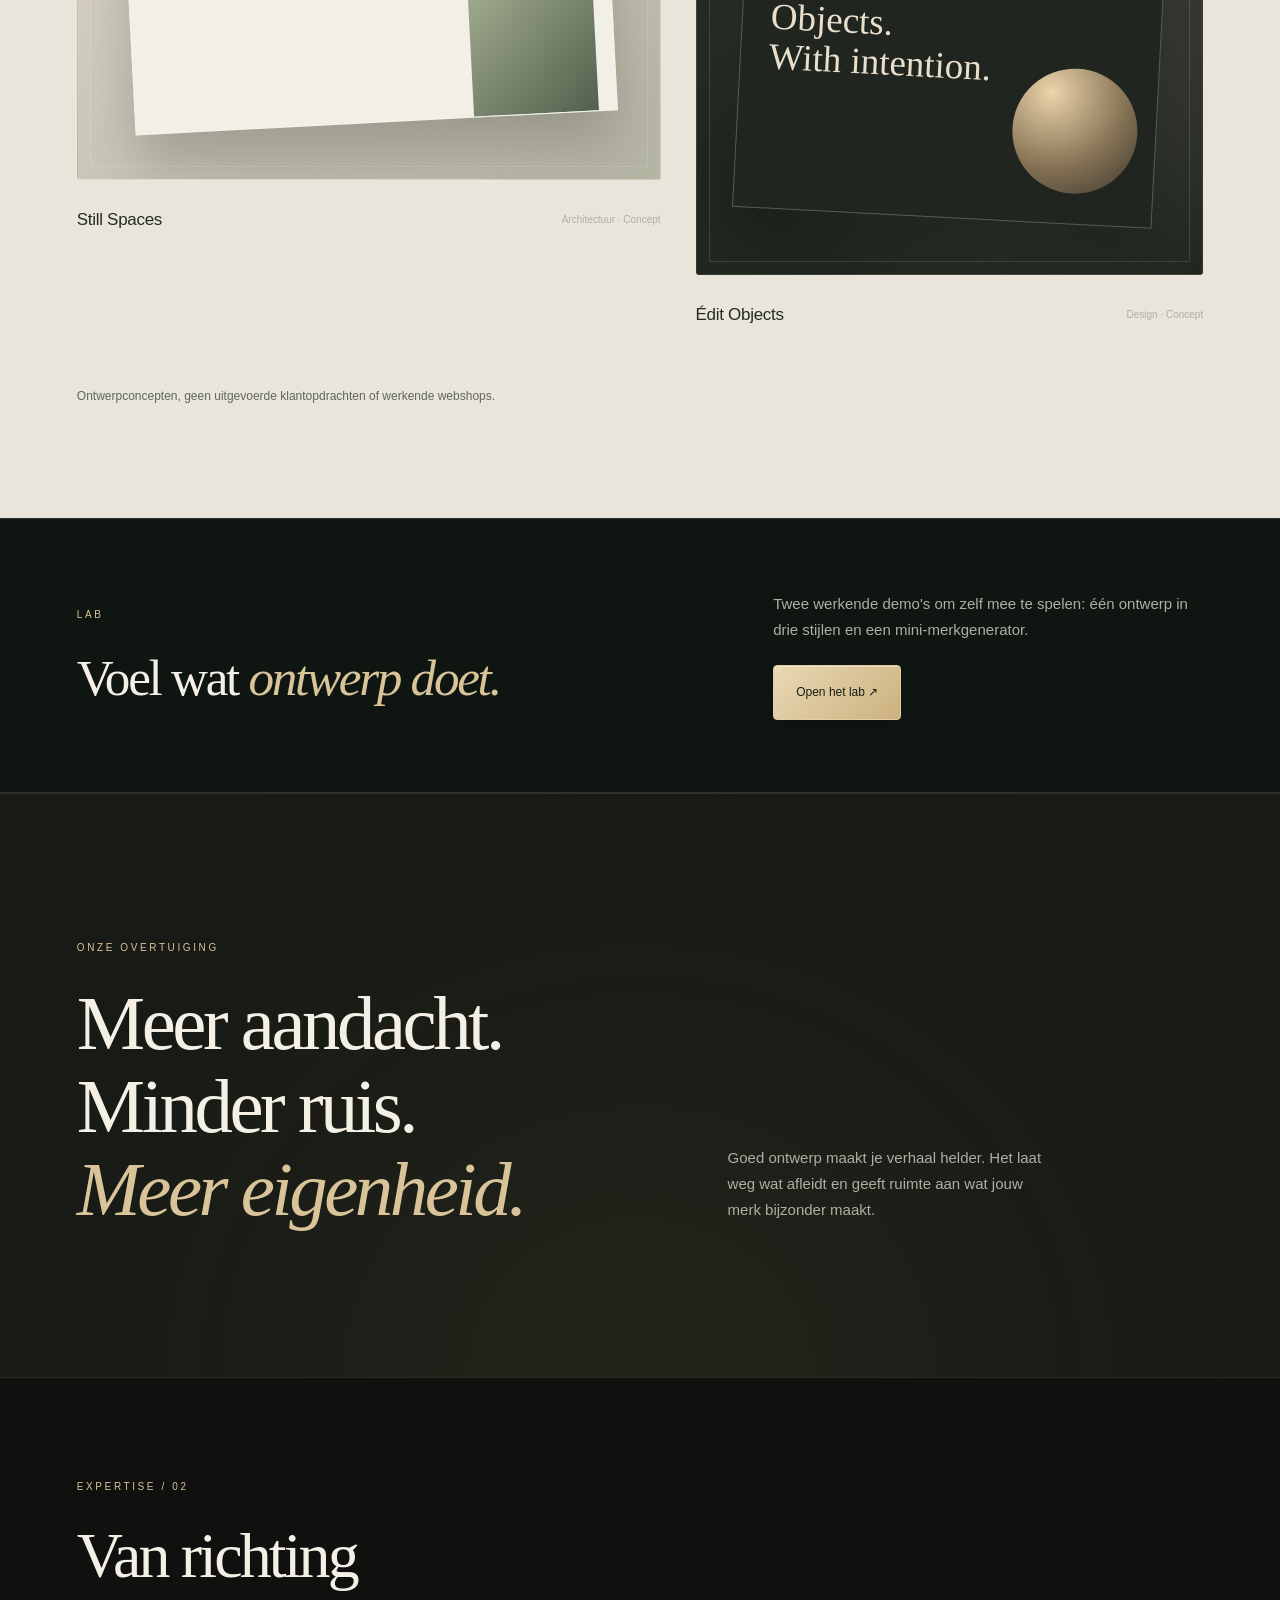
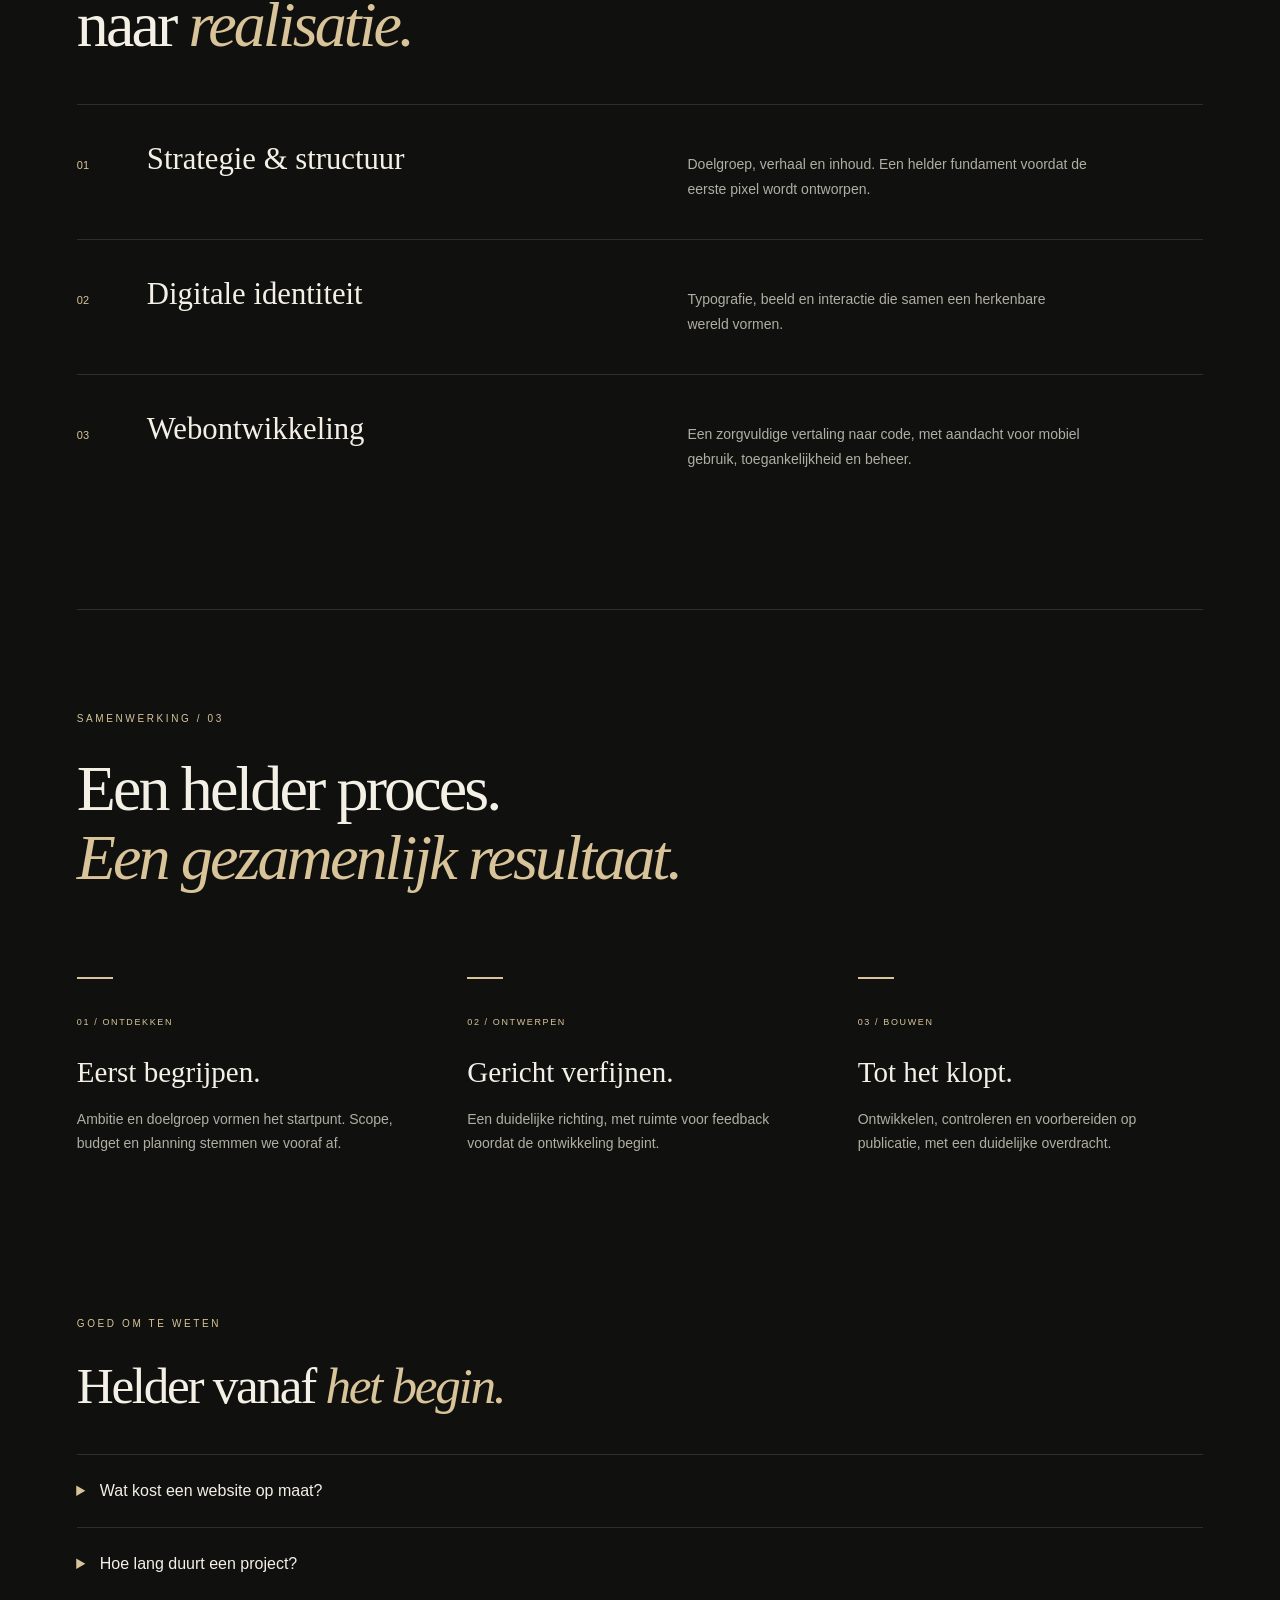
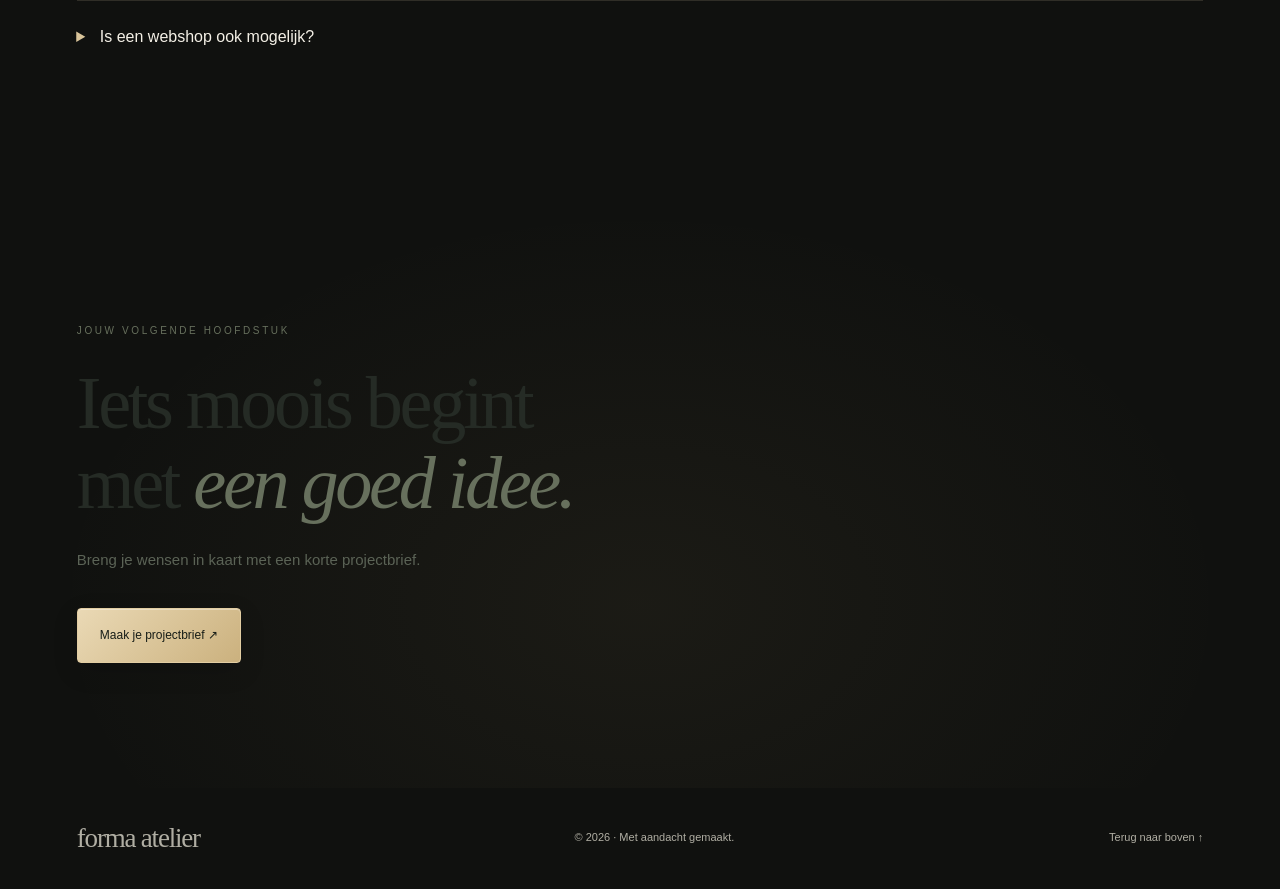
==== commit fbd796b4: "Move design studio to Lab page and add compact homepage teaser" ====
--- a/index.html
+++ b/index.html
@@ -1,5 +1,5 @@
 <!doctype html>
-<html lang="nl"><head><meta charset="utf-8"><meta name="viewport" content="width=device-width,initial-scale=1"><meta name="description" content="Forma Atelier — digitale richting, webdesign en ontwikkeling voor merken met een eigen verhaal."><meta name="theme-color" content="#111210"><meta name="referrer" content="strict-origin-when-cross-origin"><meta http-equiv="Content-Security-Policy" content="default-src 'none'; script-src 'self'; style-src 'self'; img-src 'self' https://xhqoobighsubxhoobhfc.supabase.co; font-src 'self'; connect-src https://xhqoobighsubxhoobhfc.supabase.co; object-src 'none'; base-uri 'none'; form-action 'none'"><title>Forma Atelier — Digitale signatuur</title><link rel="stylesheet" href="./assets/css/site.css"><link rel="stylesheet" href="./assets/css/cms.css"><script src="./assets/js/main.js" defer></script><script type="module" src="./assets/js/cms-public.js"></script></head><body><a class="skip" href="#main">Naar inhoud</a><header><nav class="wrap" aria-label="Hoofdnavigatie"><a class="brand" href="#">forma<span> atelier</span><small>DIGITAL DESIGN STUDIO</small></a><button id="menu" aria-controls="links" aria-expanded="false" hidden>Menu</button><div id="links"><a href="#werk">Concepten</a><a href="#expertise">Expertise</a><a href="#proces">Aanpak</a><a href="#contact" class="outline">Laten we praten ↗</a></div></nav></header><main id="main"><section class="hero wrap"><div class="copy"><p class="eyebrow">Onafhankelijk. Doordacht. Op maat.</p><h1>Een website.<br>Een <em>wereld<br>van verschil.</em></h1><p class="lead">Voor merken met een eigen verhaal. Digitale ervaringen die niet alleen mooi zijn, maar echt bij je passen.</p><div class="actions"><a class="button" href="#werk">Ontdek onze richting ↓</a><a href="#contact">Bespreek je idee ↗</a></div></div><div class="sculpture" aria-hidden="true"><div class="spin"><i class="ring r1"></i><i class="ring r2"></i><i class="ring r3"></i><i class="sphere"></i></div></div><div class="hero-bottom"><span>VORM MET BETEKENIS.</span><button id="motion" aria-pressed="false" hidden>Animatie pauzeren</button><span>SCROLL OM TE ONTDEKKEN ↓</span></div></section><section class="section wrap" id="werk"><div class="heading"><div><p class="eyebrow">Visuele studies / 01</p><h2>Karakter in<br>elke <em>pixel.</em></h2></div><p>Zelf geïnitieerde concepten. Elk met een eigen ritme, verhaal en visuele taal.</p></div><div class="projects"><article><div class="preview light"><div class="browser"><small>STILL / SPACES</small><h3>Ruimte voor<br>het essentiële.</h3><div class="arch"></div></div></div><div class="caption"><h3>Still Spaces</h3><span>Architectuur · Concept</span></div></article><article><div class="preview dark"><div class="browser"><small>ÉDIT / OBJECTS</small><h3>Objects.<br>With intention.</h3><div class="disc"></div></div></div><div class="caption"><h3>Édit Objects</h3><span>Design · Concept</span></div></article></div><p class="note">Ontwerpconcepten, geen uitgevoerde klantopdrachten of werkende webshops.</p></section><section class="statement"><div class="wrap"><p class="eyebrow">Onze overtuiging</p><h2>Meer aandacht.<br>Minder ruis.<br><em>Meer eigenheid.</em></h2><p>Goed ontwerp maakt je verhaal helder. Het laat weg wat afleidt en geeft ruimte aan wat jouw merk bijzonder maakt.</p></div></section><section class="section wrap" id="expertise"><p class="eyebrow">Expertise / 02</p><h2>Van richting<br>naar <em>realisatie.</em></h2><div class="services"><article class="service"><span>01</span><h3>Strategie & structuur</h3><p>Doelgroep, verhaal en inhoud. Een helder fundament voordat de eerste pixel wordt ontworpen.</p></article><article class="service"><span>02</span><h3>Digitale identiteit</h3><p>Typografie, beeld en interactie die samen een herkenbare wereld vormen.</p></article><article class="service"><span>03</span><h3>Webontwikkeling</h3><p>Een zorgvuldige vertaling naar code, met aandacht voor mobiel gebruik, toegankelijkheid en beheer.</p></article></div></section><section class="section wrap" id="proces"><p class="eyebrow">Samenwerking / 03</p><h2>Een helder proces.<br><em>Een gezamenlijk resultaat.</em></h2><div class="steps"><article><small>01 / ONTDEKKEN</small><h3>Eerst begrijpen.</h3><p>Ambitie en doelgroep vormen het startpunt. Scope, budget en planning stemmen we vooraf af.</p></article><article><small>02 / ONTWERPEN</small><h3>Gericht verfijnen.</h3><p>Een duidelijke richting, met ruimte voor feedback voordat de ontwikkeling begint.</p></article><article><small>03 / BOUWEN</small><h3>Tot het klopt.</h3><p>Ontwikkelen, controleren en voorbereiden op publicatie, met een duidelijke overdracht.</p></article></div></section><section class="section wrap faq"><p class="eyebrow">Goed om te weten</p><h2>Helder vanaf <em>het begin.</em></h2><details><summary>Wat kost een website op maat?</summary><p>Dat hangt af van inhoud, omvang en functies. Er zijn nog geen vaste pakketten; scope en prijs worden vooraf afgesproken.</p></details><details><summary>Hoe lang duurt een project?</summary><p>Dat bepalen we na het bespreken van de scope en de beschikbaarheid van teksten en beelden. Er wordt geen vaste oplevertermijn beloofd.</p></details><details><summary>Is een webshop ook mogelijk?</summary><p>Dat vraagt aparte keuzes voor betalingen, voorraad, verzending en beheer. Deze site bevat geen checkout.</p></details></section><section class="contact wrap" id="contact"><p class="eyebrow">Jouw volgende hoofdstuk</p><h2>Iets moois begint<br>met <em>een goed idee.</em></h2><p>Breng je wensen in kaart met een korte projectbrief.</p><button class="button" id="brief-toggle" aria-controls="brief" aria-expanded="false" hidden>Maak je projectbrief ↗</button><noscript><p>Schakel JavaScript in om de lokale projectbrief te gebruiken.</p></noscript><div id="brief" hidden><label for="project">Beschrijf je project</label><textarea id="project" maxlength="10000">Mijn merk / bedrijf:
+<html lang="nl"><head><meta charset="utf-8"><meta name="viewport" content="width=device-width,initial-scale=1"><meta name="description" content="Forma Atelier — digitale richting, webdesign en ontwikkeling voor merken met een eigen verhaal."><meta name="theme-color" content="#111210"><meta name="referrer" content="strict-origin-when-cross-origin"><meta http-equiv="Content-Security-Policy" content="default-src 'none'; script-src 'self'; style-src 'self'; img-src 'self' https://xhqoobighsubxhoobhfc.supabase.co; font-src 'self'; connect-src https://xhqoobighsubxhoobhfc.supabase.co; object-src 'none'; base-uri 'none'; form-action 'none'"><title>Forma Atelier — Digitale signatuur</title><link rel="stylesheet" href="./assets/css/site.css"><link rel="stylesheet" href="./assets/css/cms.css"><script src="./assets/js/main.js" defer></script><script type="module" src="./assets/js/cms-public.js"></script></head><body><a class="skip" href="#main">Naar inhoud</a><header><nav class="wrap" aria-label="Hoofdnavigatie"><a class="brand" href="#">forma<span> atelier</span><small>DIGITAL DESIGN STUDIO</small></a><button id="menu" aria-controls="links" aria-expanded="false" hidden>Menu</button><div id="links"><a href="#werk">Concepten</a><a href="#expertise">Expertise</a><a href="#proces">Aanpak</a><a href="./lab.html">Lab</a><a href="#contact" class="outline">Laten we praten ↗</a></div></nav></header><main id="main"><section class="hero wrap"><div class="copy"><p class="eyebrow">Onafhankelijk. Doordacht. Op maat.</p><h1>Een website.<br>Een <em>wereld<br>van verschil.</em></h1><p class="lead">Voor merken met een eigen verhaal. Digitale ervaringen die niet alleen mooi zijn, maar echt bij je passen.</p><div class="actions"><a class="button" href="#werk">Ontdek onze richting ↓</a><a href="#contact">Bespreek je idee ↗</a></div></div><div class="sculpture" aria-hidden="true"><div class="spin"><i class="ring r1"></i><i class="ring r2"></i><i class="ring r3"></i><i class="sphere"></i></div></div><div class="hero-bottom"><span>VORM MET BETEKENIS.</span><button id="motion" aria-pressed="false" hidden>Animatie pauzeren</button><span>SCROLL OM TE ONTDEKKEN ↓</span></div></section><section class="section wrap" id="werk"><div class="heading"><div><p class="eyebrow">Visuele studies / 01</p><h2>Karakter in<br>elke <em>pixel.</em></h2></div><p>Zelf geïnitieerde concepten. Elk met een eigen ritme, verhaal en visuele taal.</p></div><div class="projects"><article><div class="preview light"><div class="browser"><small>STILL / SPACES</small><h3>Ruimte voor<br>het essentiële.</h3><div class="arch"></div></div></div><div class="caption"><h3>Still Spaces</h3><span>Architectuur · Concept</span></div></article><article><div class="preview dark"><div class="browser"><small>ÉDIT / OBJECTS</small><h3>Objects.<br>With intention.</h3><div class="disc"></div></div></div><div class="caption"><h3>Édit Objects</h3><span>Design · Concept</span></div></article></div><p class="note">Ontwerpconcepten, geen uitgevoerde klantopdrachten of werkende webshops.</p></section><section class="lab-teaser" aria-labelledby="lab-teaser-title"><div class="wrap"><div><p class="eyebrow">Lab</p><h2 id="lab-teaser-title">Voel wat <em>ontwerp doet.</em></h2></div><div><p>Twee werkende demo's om zelf mee te spelen: één ontwerp in drie stijlen en een mini-merkgenerator.</p><a class="button" href="./lab.html">Open het lab ↗</a></div></div></section><section class="statement"><div class="wrap"><p class="eyebrow">Onze overtuiging</p><h2>Meer aandacht.<br>Minder ruis.<br><em>Meer eigenheid.</em></h2><p>Goed ontwerp maakt je verhaal helder. Het laat weg wat afleidt en geeft ruimte aan wat jouw merk bijzonder maakt.</p></div></section><section class="section wrap" id="expertise"><p class="eyebrow">Expertise / 02</p><h2>Van richting<br>naar <em>realisatie.</em></h2><div class="services"><article class="service"><span>01</span><h3>Strategie & structuur</h3><p>Doelgroep, verhaal en inhoud. Een helder fundament voordat de eerste pixel wordt ontworpen.</p></article><article class="service"><span>02</span><h3>Digitale identiteit</h3><p>Typografie, beeld en interactie die samen een herkenbare wereld vormen.</p></article><article class="service"><span>03</span><h3>Webontwikkeling</h3><p>Een zorgvuldige vertaling naar code, met aandacht voor mobiel gebruik, toegankelijkheid en beheer.</p></article></div></section><section class="section wrap" id="proces"><p class="eyebrow">Samenwerking / 03</p><h2>Een helder proces.<br><em>Een gezamenlijk resultaat.</em></h2><div class="steps"><article><small>01 / ONTDEKKEN</small><h3>Eerst begrijpen.</h3><p>Ambitie en doelgroep vormen het startpunt. Scope, budget en planning stemmen we vooraf af.</p></article><article><small>02 / ONTWERPEN</small><h3>Gericht verfijnen.</h3><p>Een duidelijke richting, met ruimte voor feedback voordat de ontwikkeling begint.</p></article><article><small>03 / BOUWEN</small><h3>Tot het klopt.</h3><p>Ontwikkelen, controleren en voorbereiden op publicatie, met een duidelijke overdracht.</p></article></div></section><section class="section wrap faq"><p class="eyebrow">Goed om te weten</p><h2>Helder vanaf <em>het begin.</em></h2><details><summary>Wat kost een website op maat?</summary><p>Dat hangt af van inhoud, omvang en functies. Er zijn nog geen vaste pakketten; scope en prijs worden vooraf afgesproken.</p></details><details><summary>Hoe lang duurt een project?</summary><p>Dat bepalen we na het bespreken van de scope en de beschikbaarheid van teksten en beelden. Er wordt geen vaste oplevertermijn beloofd.</p></details><details><summary>Is een webshop ook mogelijk?</summary><p>Dat vraagt aparte keuzes voor betalingen, voorraad, verzending en beheer. Deze site bevat geen checkout.</p></details></section><section class="contact wrap" id="contact"><p class="eyebrow">Jouw volgende hoofdstuk</p><h2>Iets moois begint<br>met <em>een goed idee.</em></h2><p>Breng je wensen in kaart met een korte projectbrief.</p><button class="button" id="brief-toggle" aria-controls="brief" aria-expanded="false" hidden>Maak je projectbrief ↗</button><noscript><p>Schakel JavaScript in om de lokale projectbrief te gebruiken.</p></noscript><div id="brief" hidden><label for="project">Beschrijf je project</label><textarea id="project" maxlength="10000">Mijn merk / bedrijf:
 Wat ik wil laten maken:
 Voor wie de website is:
 Gewenste uitstraling:
--- a/assets/css/cms.css
+++ b/assets/css/cms.css
@@ -1 +1 @@
-.cms-heading{white-space:pre-line}.cms-project-image{display:block;width:100%;height:100%;object-fit:cover}.cms-project-summary{font-size:14px;line-height:1.7;white-space:pre-line}
+.cms-heading{white-space:pre-line}.cms-project-image{display:block;width:100%;height:100%;object-fit:cover}.cms-project-summary{font-size:14px;line-height:1.7;white-space:pre-line}.lab-teaser{padding:72px 0;background:#0f1612;border-top:1px solid #ffffff1f;border-bottom:1px solid #ffffff1f}.lab-teaser .wrap{display:flex;align-items:center;justify-content:space-between;gap:40px;flex-wrap:wrap}.lab-teaser h2{font-size:clamp(34px,4vw,52px)}.lab-teaser p:not(.eyebrow){max-width:430px;margin:0 0 22px}
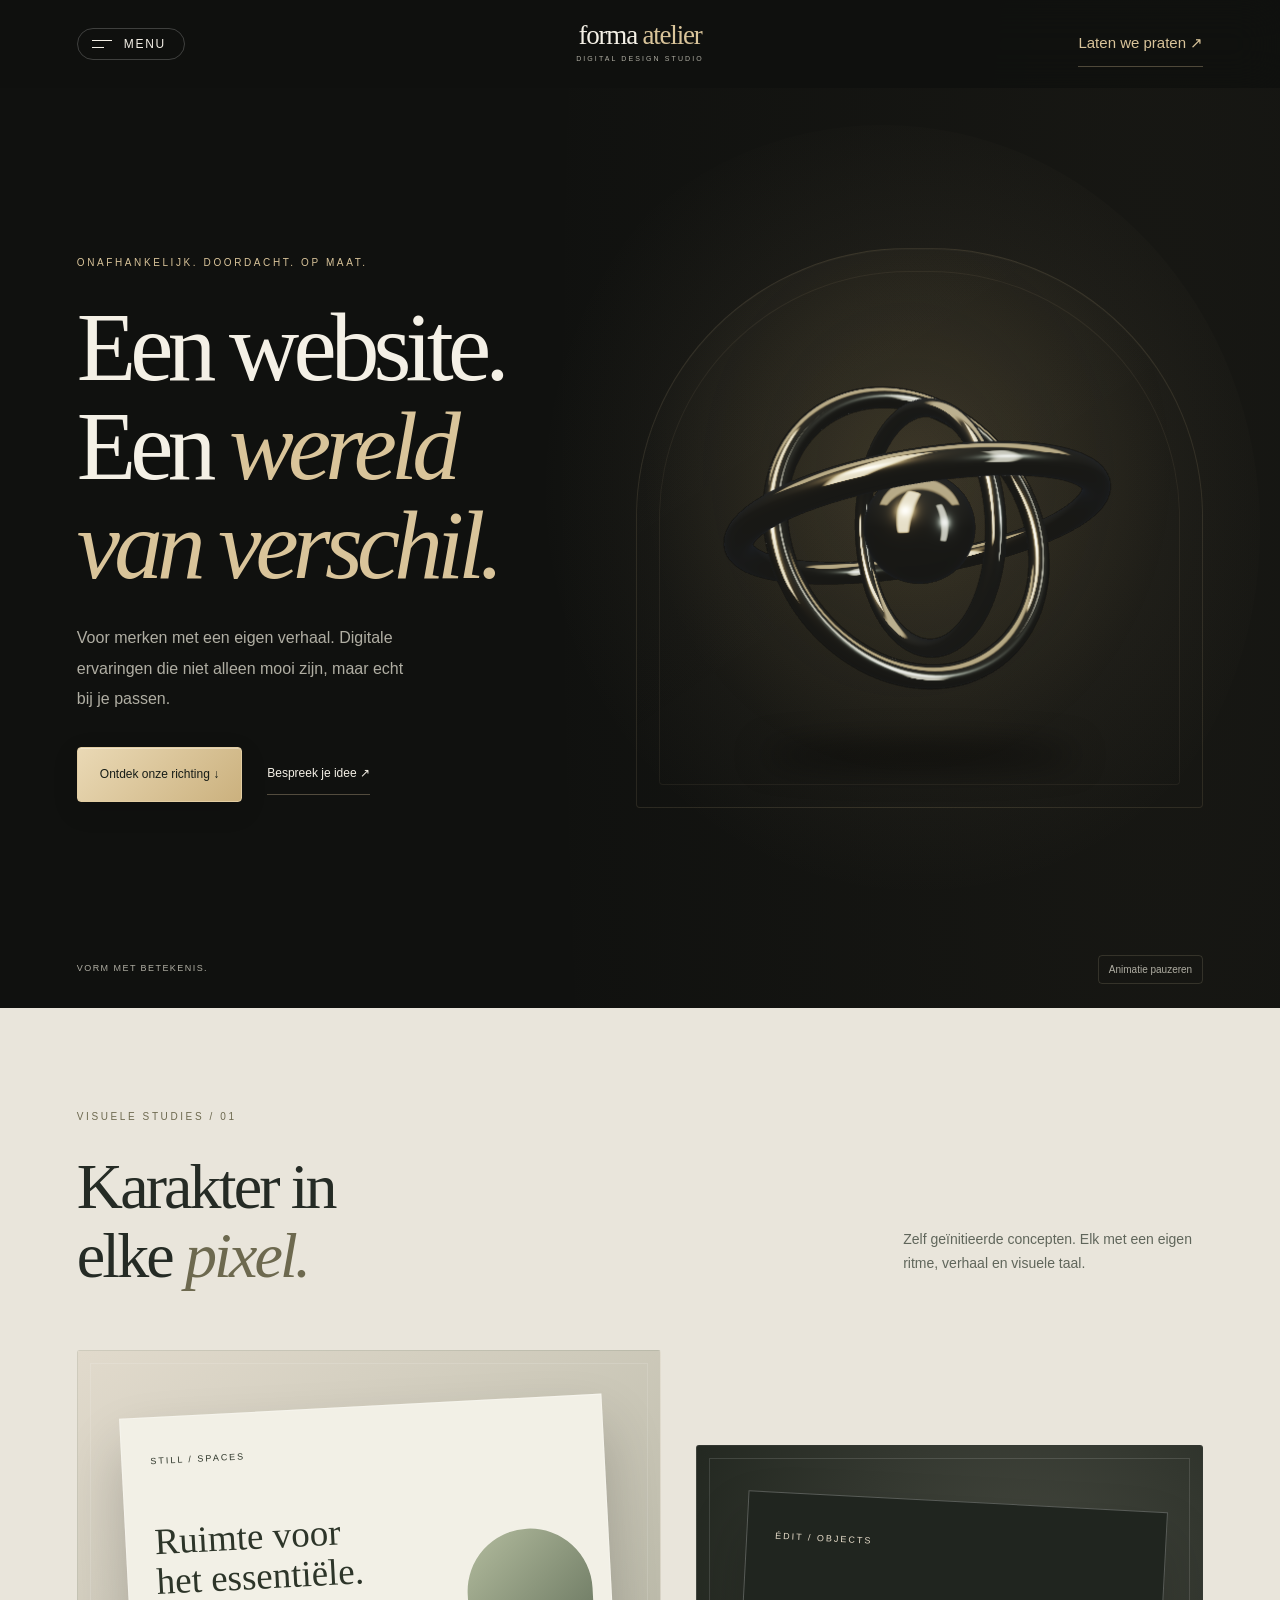
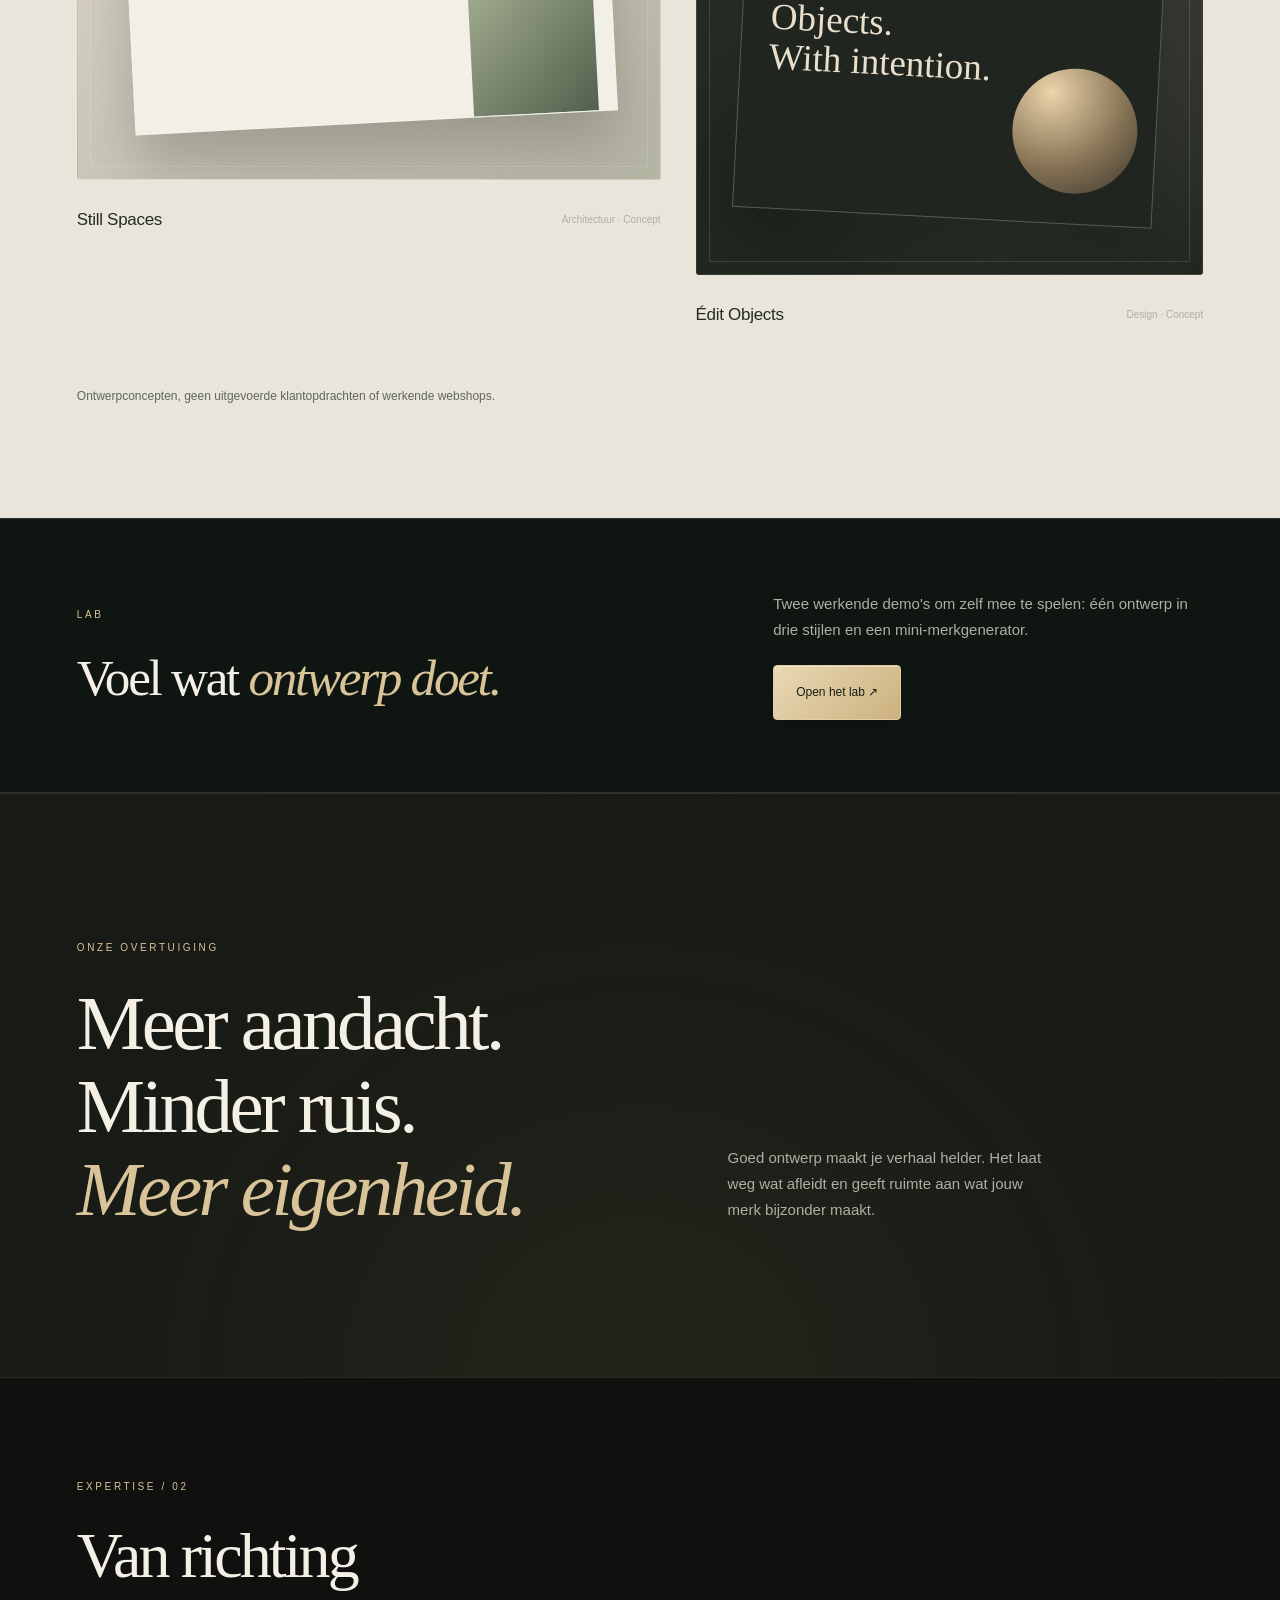
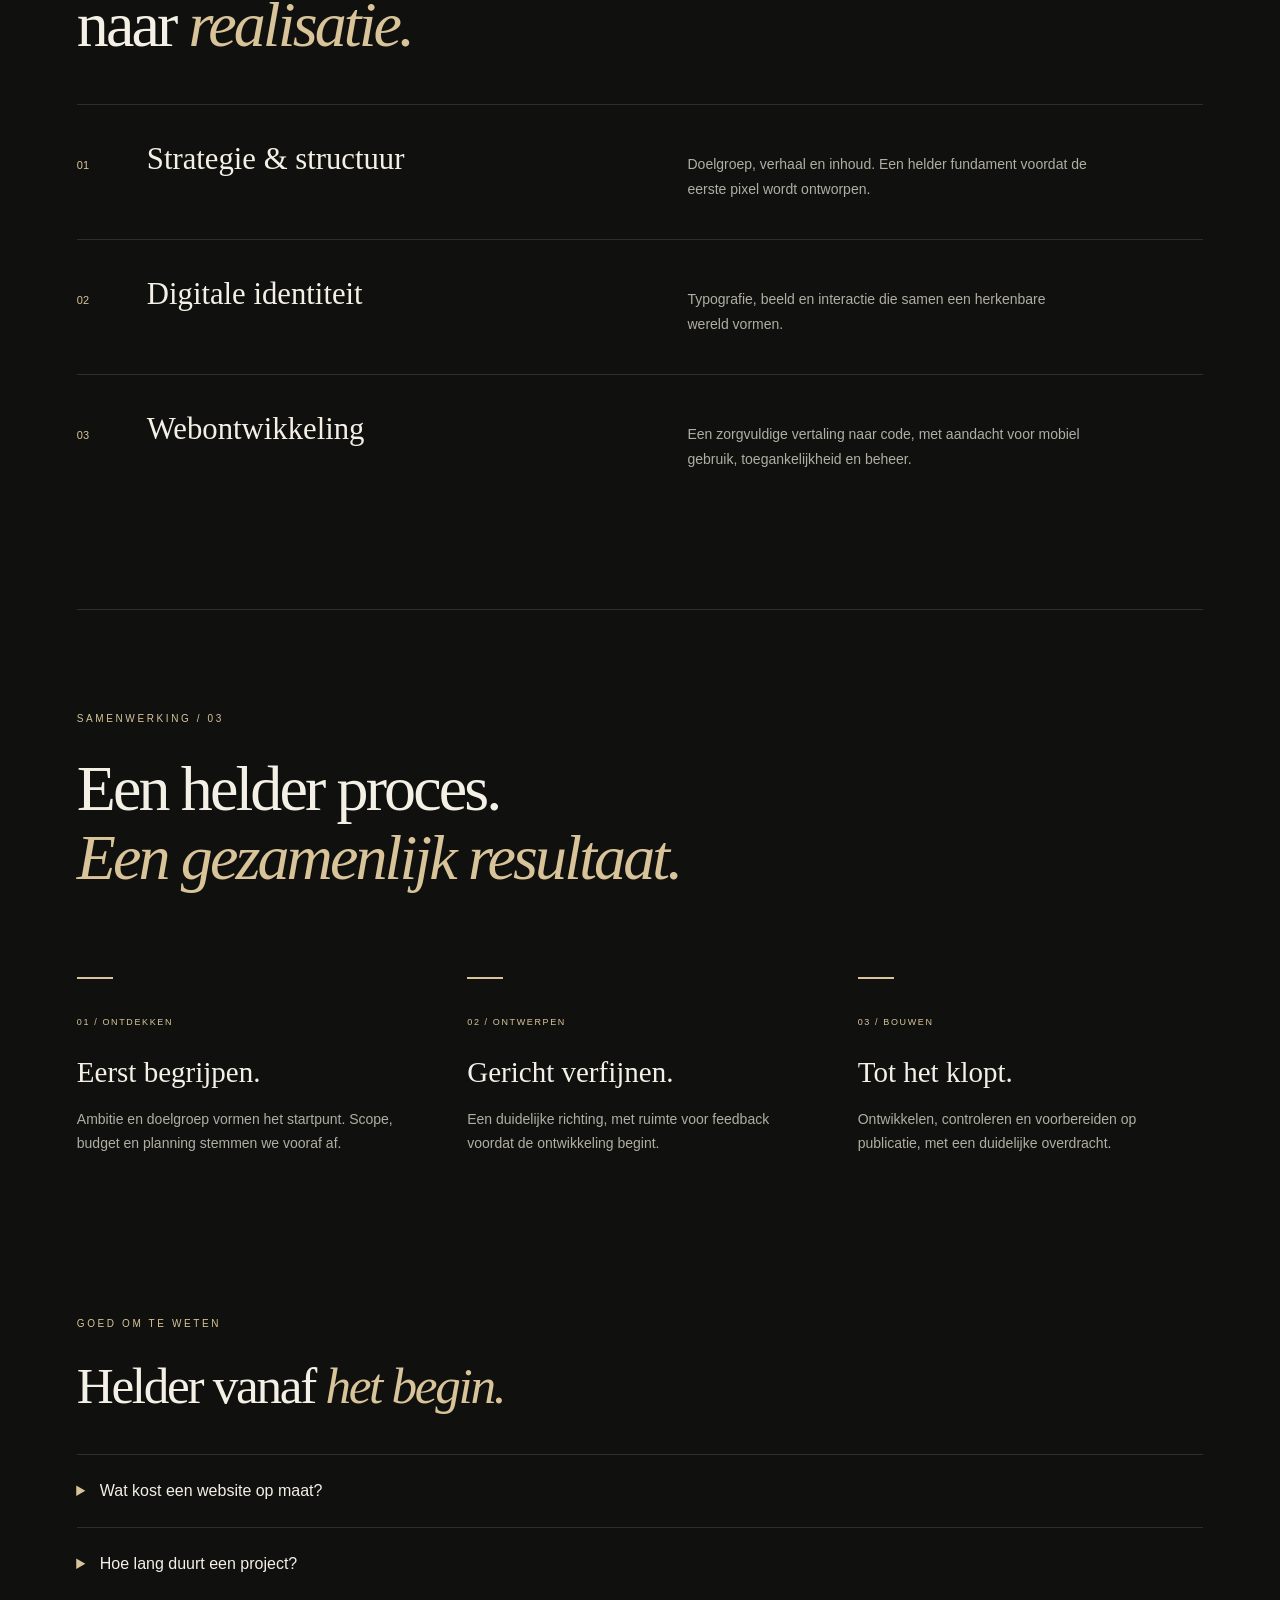
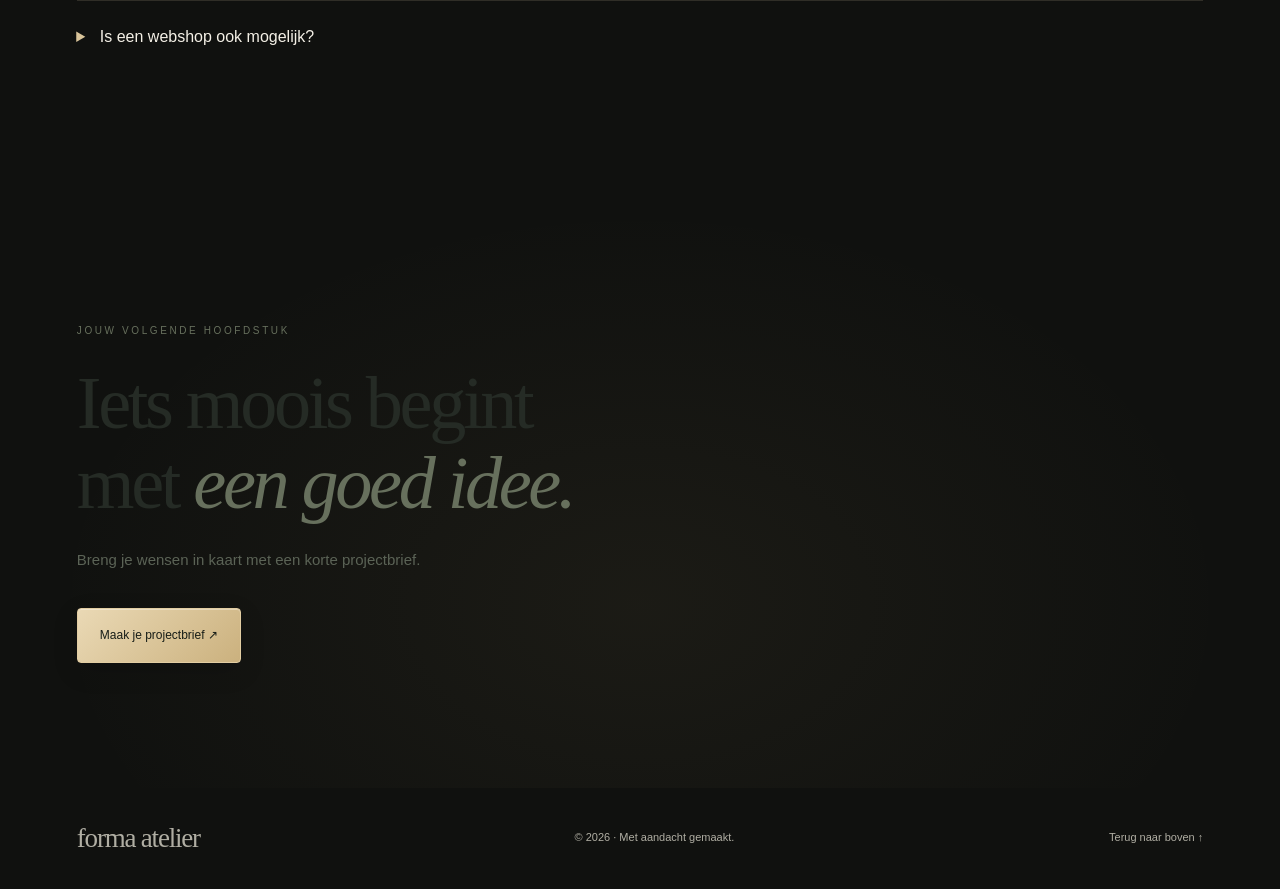
==== commit 10ba1064: "Add expressive full-screen menu and simplify header navigation" ====
--- a/index.html
+++ b/index.html
@@ -1,5 +1,5 @@
 <!doctype html>
-<html lang="nl"><head><meta charset="utf-8"><meta name="viewport" content="width=device-width,initial-scale=1"><meta name="description" content="Forma Atelier — digitale richting, webdesign en ontwikkeling voor merken met een eigen verhaal."><meta name="theme-color" content="#111210"><meta name="referrer" content="strict-origin-when-cross-origin"><meta http-equiv="Content-Security-Policy" content="default-src 'none'; script-src 'self'; style-src 'self'; img-src 'self' https://xhqoobighsubxhoobhfc.supabase.co; font-src 'self'; connect-src https://xhqoobighsubxhoobhfc.supabase.co; object-src 'none'; base-uri 'none'; form-action 'none'"><title>Forma Atelier — Digitale signatuur</title><link rel="stylesheet" href="./assets/css/site.css"><link rel="stylesheet" href="./assets/css/cms.css"><script src="./assets/js/main.js" defer></script><script type="module" src="./assets/js/cms-public.js"></script></head><body><a class="skip" href="#main">Naar inhoud</a><header><nav class="wrap" aria-label="Hoofdnavigatie"><a class="brand" href="#">forma<span> atelier</span><small>DIGITAL DESIGN STUDIO</small></a><button id="menu" aria-controls="links" aria-expanded="false" hidden>Menu</button><div id="links"><a href="#werk">Concepten</a><a href="#expertise">Expertise</a><a href="#proces">Aanpak</a><a href="./lab.html">Lab</a><a href="#contact" class="outline">Laten we praten ↗</a></div></nav></header><main id="main"><section class="hero wrap"><div class="copy"><p class="eyebrow">Onafhankelijk. Doordacht. Op maat.</p><h1>Een website.<br>Een <em>wereld<br>van verschil.</em></h1><p class="lead">Voor merken met een eigen verhaal. Digitale ervaringen die niet alleen mooi zijn, maar echt bij je passen.</p><div class="actions"><a class="button" href="#werk">Ontdek onze richting ↓</a><a href="#contact">Bespreek je idee ↗</a></div></div><div class="sculpture" aria-hidden="true"><div class="spin"><i class="ring r1"></i><i class="ring r2"></i><i class="ring r3"></i><i class="sphere"></i></div></div><div class="hero-bottom"><span>VORM MET BETEKENIS.</span><button id="motion" aria-pressed="false" hidden>Animatie pauzeren</button><span>SCROLL OM TE ONTDEKKEN ↓</span></div></section><section class="section wrap" id="werk"><div class="heading"><div><p class="eyebrow">Visuele studies / 01</p><h2>Karakter in<br>elke <em>pixel.</em></h2></div><p>Zelf geïnitieerde concepten. Elk met een eigen ritme, verhaal en visuele taal.</p></div><div class="projects"><article><div class="preview light"><div class="browser"><small>STILL / SPACES</small><h3>Ruimte voor<br>het essentiële.</h3><div class="arch"></div></div></div><div class="caption"><h3>Still Spaces</h3><span>Architectuur · Concept</span></div></article><article><div class="preview dark"><div class="browser"><small>ÉDIT / OBJECTS</small><h3>Objects.<br>With intention.</h3><div class="disc"></div></div></div><div class="caption"><h3>Édit Objects</h3><span>Design · Concept</span></div></article></div><p class="note">Ontwerpconcepten, geen uitgevoerde klantopdrachten of werkende webshops.</p></section><section class="lab-teaser" aria-labelledby="lab-teaser-title"><div class="wrap"><div><p class="eyebrow">Lab</p><h2 id="lab-teaser-title">Voel wat <em>ontwerp doet.</em></h2></div><div><p>Twee werkende demo's om zelf mee te spelen: één ontwerp in drie stijlen en een mini-merkgenerator.</p><a class="button" href="./lab.html">Open het lab ↗</a></div></div></section><section class="statement"><div class="wrap"><p class="eyebrow">Onze overtuiging</p><h2>Meer aandacht.<br>Minder ruis.<br><em>Meer eigenheid.</em></h2><p>Goed ontwerp maakt je verhaal helder. Het laat weg wat afleidt en geeft ruimte aan wat jouw merk bijzonder maakt.</p></div></section><section class="section wrap" id="expertise"><p class="eyebrow">Expertise / 02</p><h2>Van richting<br>naar <em>realisatie.</em></h2><div class="services"><article class="service"><span>01</span><h3>Strategie & structuur</h3><p>Doelgroep, verhaal en inhoud. Een helder fundament voordat de eerste pixel wordt ontworpen.</p></article><article class="service"><span>02</span><h3>Digitale identiteit</h3><p>Typografie, beeld en interactie die samen een herkenbare wereld vormen.</p></article><article class="service"><span>03</span><h3>Webontwikkeling</h3><p>Een zorgvuldige vertaling naar code, met aandacht voor mobiel gebruik, toegankelijkheid en beheer.</p></article></div></section><section class="section wrap" id="proces"><p class="eyebrow">Samenwerking / 03</p><h2>Een helder proces.<br><em>Een gezamenlijk resultaat.</em></h2><div class="steps"><article><small>01 / ONTDEKKEN</small><h3>Eerst begrijpen.</h3><p>Ambitie en doelgroep vormen het startpunt. Scope, budget en planning stemmen we vooraf af.</p></article><article><small>02 / ONTWERPEN</small><h3>Gericht verfijnen.</h3><p>Een duidelijke richting, met ruimte voor feedback voordat de ontwikkeling begint.</p></article><article><small>03 / BOUWEN</small><h3>Tot het klopt.</h3><p>Ontwikkelen, controleren en voorbereiden op publicatie, met een duidelijke overdracht.</p></article></div></section><section class="section wrap faq"><p class="eyebrow">Goed om te weten</p><h2>Helder vanaf <em>het begin.</em></h2><details><summary>Wat kost een website op maat?</summary><p>Dat hangt af van inhoud, omvang en functies. Er zijn nog geen vaste pakketten; scope en prijs worden vooraf afgesproken.</p></details><details><summary>Hoe lang duurt een project?</summary><p>Dat bepalen we na het bespreken van de scope en de beschikbaarheid van teksten en beelden. Er wordt geen vaste oplevertermijn beloofd.</p></details><details><summary>Is een webshop ook mogelijk?</summary><p>Dat vraagt aparte keuzes voor betalingen, voorraad, verzending en beheer. Deze site bevat geen checkout.</p></details></section><section class="contact wrap" id="contact"><p class="eyebrow">Jouw volgende hoofdstuk</p><h2>Iets moois begint<br>met <em>een goed idee.</em></h2><p>Breng je wensen in kaart met een korte projectbrief.</p><button class="button" id="brief-toggle" aria-controls="brief" aria-expanded="false" hidden>Maak je projectbrief ↗</button><noscript><p>Schakel JavaScript in om de lokale projectbrief te gebruiken.</p></noscript><div id="brief" hidden><label for="project">Beschrijf je project</label><textarea id="project" maxlength="10000">Mijn merk / bedrijf:
+<html lang="nl"><head><meta charset="utf-8"><meta name="viewport" content="width=device-width,initial-scale=1"><meta name="description" content="Forma Atelier — digitale richting, webdesign en ontwikkeling voor merken met een eigen verhaal."><meta name="theme-color" content="#111210"><meta name="referrer" content="strict-origin-when-cross-origin"><meta http-equiv="Content-Security-Policy" content="default-src 'none'; script-src 'self'; style-src 'self'; img-src 'self' https://xhqoobighsubxhoobhfc.supabase.co; font-src 'self'; connect-src https://xhqoobighsubxhoobhfc.supabase.co; object-src 'none'; base-uri 'none'; form-action 'none'"><title>Forma Atelier — Digitale signatuur</title><link rel="stylesheet" href="./assets/css/site.css"><link rel="stylesheet" href="./assets/css/cms.css"><link rel="stylesheet" href="./assets/css/menu.css?v=nav1"><script src="./assets/js/main.js" defer></script><script src="./assets/js/menu.js?v=nav1" defer></script><script type="module" src="./assets/js/cms-public.js"></script></head><body data-page="home"><a class="skip" href="#main">Naar inhoud</a><header><nav class="wrap fm-nav" aria-label="Snelle navigatie"><button class="fm-toggle" id="fm-toggle" type="button" aria-expanded="false" aria-controls="fm-menu" hidden><span class="fm-burger" aria-hidden="true"><i></i><i></i></span><span class="fm-label">Menu</span></button><a class="brand" href="#">forma<span> atelier</span><small>DIGITAL DESIGN STUDIO</small></a><a class="outline fm-cta" href="#contact">Laten we praten ↗</a></nav><noscript><div class="wrap fm-fallback"><a href="#werk">Concepten</a><a href="#expertise">Expertise</a><a href="#proces">Aanpak</a><a href="./lab.html">Lab</a><a href="#contact">Contact</a></div></noscript></header><main id="main"><section class="hero wrap"><div class="copy"><p class="eyebrow">Onafhankelijk. Doordacht. Op maat.</p><h1>Een website.<br>Een <em>wereld<br>van verschil.</em></h1><p class="lead">Voor merken met een eigen verhaal. Digitale ervaringen die niet alleen mooi zijn, maar echt bij je passen.</p><div class="actions"><a class="button" href="#werk">Ontdek onze richting ↓</a><a href="#contact">Bespreek je idee ↗</a></div></div><div class="sculpture" aria-hidden="true"><div class="spin"><i class="ring r1"></i><i class="ring r2"></i><i class="ring r3"></i><i class="sphere"></i></div></div><div class="hero-bottom"><span>VORM MET BETEKENIS.</span><button id="motion" aria-pressed="false" hidden>Animatie pauzeren</button></div></section><section class="section wrap" id="werk"><div class="heading"><div><p class="eyebrow">Visuele studies / 01</p><h2>Karakter in<br>elke <em>pixel.</em></h2></div><p>Zelf geïnitieerde concepten. Elk met een eigen ritme, verhaal en visuele taal.</p></div><div class="projects"><article><div class="preview light"><div class="browser"><small>STILL / SPACES</small><h3>Ruimte voor<br>het essentiële.</h3><div class="arch"></div></div></div><div class="caption"><h3>Still Spaces</h3><span>Architectuur · Concept</span></div></article><article><div class="preview dark"><div class="browser"><small>ÉDIT / OBJECTS</small><h3>Objects.<br>With intention.</h3><div class="disc"></div></div></div><div class="caption"><h3>Édit Objects</h3><span>Design · Concept</span></div></article></div><p class="note">Ontwerpconcepten, geen uitgevoerde klantopdrachten of werkende webshops.</p></section><section class="lab-teaser" aria-labelledby="lab-teaser-title"><div class="wrap"><div><p class="eyebrow">Lab</p><h2 id="lab-teaser-title">Voel wat <em>ontwerp doet.</em></h2></div><div><p>Twee werkende demo's om zelf mee te spelen: één ontwerp in drie stijlen en een mini-merkgenerator.</p><a class="button" href="./lab.html">Open het lab ↗</a></div></div></section><section class="statement"><div class="wrap"><p class="eyebrow">Onze overtuiging</p><h2>Meer aandacht.<br>Minder ruis.<br><em>Meer eigenheid.</em></h2><p>Goed ontwerp maakt je verhaal helder. Het laat weg wat afleidt en geeft ruimte aan wat jouw merk bijzonder maakt.</p></div></section><section class="section wrap" id="expertise"><p class="eyebrow">Expertise / 02</p><h2>Van richting<br>naar <em>realisatie.</em></h2><div class="services"><article class="service"><span>01</span><h3>Strategie & structuur</h3><p>Doelgroep, verhaal en inhoud. Een helder fundament voordat de eerste pixel wordt ontworpen.</p></article><article class="service"><span>02</span><h3>Digitale identiteit</h3><p>Typografie, beeld en interactie die samen een herkenbare wereld vormen.</p></article><article class="service"><span>03</span><h3>Webontwikkeling</h3><p>Een zorgvuldige vertaling naar code, met aandacht voor mobiel gebruik, toegankelijkheid en beheer.</p></article></div></section><section class="section wrap" id="proces"><p class="eyebrow">Samenwerking / 03</p><h2>Een helder proces.<br><em>Een gezamenlijk resultaat.</em></h2><div class="steps"><article><small>01 / ONTDEKKEN</small><h3>Eerst begrijpen.</h3><p>Ambitie en doelgroep vormen het startpunt. Scope, budget en planning stemmen we vooraf af.</p></article><article><small>02 / ONTWERPEN</small><h3>Gericht verfijnen.</h3><p>Een duidelijke richting, met ruimte voor feedback voordat de ontwikkeling begint.</p></article><article><small>03 / BOUWEN</small><h3>Tot het klopt.</h3><p>Ontwikkelen, controleren en voorbereiden op publicatie, met een duidelijke overdracht.</p></article></div></section><section class="section wrap faq"><p class="eyebrow">Goed om te weten</p><h2>Helder vanaf <em>het begin.</em></h2><details><summary>Wat kost een website op maat?</summary><p>Dat hangt af van inhoud, omvang en functies. Er zijn nog geen vaste pakketten; scope en prijs worden vooraf afgesproken.</p></details><details><summary>Hoe lang duurt een project?</summary><p>Dat bepalen we na het bespreken van de scope en de beschikbaarheid van teksten en beelden. Er wordt geen vaste oplevertermijn beloofd.</p></details><details><summary>Is een webshop ook mogelijk?</summary><p>Dat vraagt aparte keuzes voor betalingen, voorraad, verzending en beheer. Deze site bevat geen checkout.</p></details></section><section class="contact wrap" id="contact"><p class="eyebrow">Jouw volgende hoofdstuk</p><h2>Iets moois begint<br>met <em>een goed idee.</em></h2><p>Breng je wensen in kaart met een korte projectbrief.</p><button class="button" id="brief-toggle" aria-controls="brief" aria-expanded="false" hidden>Maak je projectbrief ↗</button><noscript><p>Schakel JavaScript in om de lokale projectbrief te gebruiken.</p></noscript><div id="brief" hidden><label for="project">Beschrijf je project</label><textarea id="project" maxlength="10000">Mijn merk / bedrijf:
 Wat ik wil laten maken:
 Voor wie de website is:
 Gewenste uitstraling:
--- a/assets/css/menu.css
+++ b/assets/css/menu.css
@@ -0,0 +1,12 @@
+.fm-nav{display:grid;grid-template-columns:1fr auto 1fr;align-items:center;gap:20px}.fm-nav .brand{justify-self:center;text-align:center}.fm-nav .fm-cta{justify-self:end;white-space:nowrap}.fm-fallback{display:flex;flex-wrap:wrap;gap:8px 22px;padding:0 0 14px;font-size:13px}
+.fm-toggle{display:inline-flex;align-items:center;gap:12px;justify-self:start;background:none;border:1px solid #ffffff33;border-radius:999px;padding:9px 18px 9px 14px;color:#f4f0e7;font:12px/12px Arial,sans-serif;letter-spacing:.14em;text-transform:uppercase;cursor:pointer;transition:border-color .3s,background .3s}.fm-toggle:hover{border-color:#d8c39c;background:#d8c39c14}.fm-toggle:focus-visible,.fm-close:focus-visible,.fm-link:focus-visible{outline:2px solid #d8c39c;outline-offset:5px}
+.fm-burger{position:relative;display:inline-block;width:20px;height:9px}.fm-burger i{position:absolute;left:0;height:1.5px;background:currentColor;transition:transform .55s cubic-bezier(.7,0,.2,1),width .4s cubic-bezier(.7,0,.2,1),top .4s}.fm-burger i:nth-child(1){top:0;width:20px}.fm-burger i:nth-child(2){top:7px;width:12px}.fm-toggle:hover .fm-burger i:nth-child(2){width:20px}.fm-burger.is-x i:nth-child(1){top:4px;width:20px;transform:rotate(45deg)}.fm-burger.is-x i:nth-child(2){top:4px;width:20px;transform:rotate(-45deg)}
+.fm-lock{overflow:hidden}.fm-overlay{--fm-gutter:calc((100vw - min(1280px,88vw))/2);position:fixed;inset:0;z-index:100;display:flex;flex-direction:column;justify-content:center;padding:110px var(--fm-gutter) 48px;overflow:auto;background:radial-gradient(ellipse at 80% 90%,#2a3a2f,#0b0f0c 62%);color:#f4f0e7;clip-path:circle(0 at var(--mx,40px) var(--my,40px));visibility:hidden;transition:clip-path .85s cubic-bezier(.76,0,.24,1),visibility 0s linear .85s}.fm-overlay.is-open{clip-path:circle(150vmax at var(--mx,40px) var(--my,40px));visibility:visible;transition:clip-path .95s cubic-bezier(.76,0,.24,1),visibility 0s}
+.fm-close{position:fixed;top:29px;left:var(--fm-gutter);z-index:2;display:inline-flex;align-items:center;gap:12px;background:none;border:1px solid #ffffff33;border-radius:999px;padding:9px 18px 9px 14px;color:#f4f0e7;font:12px/12px Arial,sans-serif;letter-spacing:.14em;text-transform:uppercase;cursor:pointer;transition:border-color .3s,background .3s}.fm-close:hover{border-color:#d8c39c;background:#d8c39c14}.fm-close .fm-burger.is-x{transition:transform .7s cubic-bezier(.2,.8,.2,1) .35s;transform:rotate(-90deg)}.fm-overlay.is-open .fm-close .fm-burger.is-x{transform:rotate(0)}
+.fm-main,.fm-foot{position:relative;z-index:1}.fm-main{max-width:1000px}.fm-list{list-style:none;margin:0;padding:0}.fm-item{opacity:0;transform:translateY(40px) rotate(1.5deg);transform-origin:left bottom;transition:opacity .35s,transform .45s}.fm-overlay.is-open .fm-item{opacity:1;transform:none;transition:opacity .7s cubic-bezier(.2,.8,.2,1),transform .9s cubic-bezier(.2,.8,.2,1);transition-delay:calc(var(--i) * 75ms + 380ms)}
+.fm-link{position:relative;display:grid;grid-template-columns:52px 1fr auto 40px;align-items:baseline;gap:18px;padding:10px 0;color:inherit;text-decoration:none;border-bottom:1px solid #ffffff1f}.fm-link:after{content:'';position:absolute;left:0;bottom:-1px;width:100%;height:1px;background:#d8c39c;transform:scaleX(0);transform-origin:left;transition:transform .7s cubic-bezier(.2,.8,.2,1)}.fm-link:hover:after,.fm-link:focus-visible:after,.fm-link[aria-current=page]:after{transform:scaleX(1)}
+.fm-num{font-size:12px;letter-spacing:.14em;color:#d8c39c}.fm-text{font:400 clamp(38px,8.2vw,92px)/1.02 Georgia,serif;letter-spacing:-.04em;transition:transform .6s cubic-bezier(.2,.8,.2,1),color .3s}.fm-note{font-size:11px;letter-spacing:.16em;text-transform:uppercase;color:#b9beb2}.fm-arrow{justify-self:end;color:#d8c39c;opacity:0;transform:translate(-14px,10px);transition:opacity .4s,transform .6s cubic-bezier(.2,.8,.2,1)}.fm-link:hover .fm-text,.fm-link:focus-visible .fm-text{transform:translateX(22px);font-style:italic;color:#d8c39c}.fm-link:hover .fm-arrow,.fm-link:focus-visible .fm-arrow{opacity:1;transform:none}.fm-list:hover .fm-link:not(:hover){opacity:.5;transition:opacity .4s}
+.fm-foot{margin:34px 0 0;font-size:12px;letter-spacing:.14em;text-transform:uppercase;color:#b9beb2}
+.fm-rings{position:absolute;right:-14vmin;bottom:-14vmin;width:78vmin;height:78vmin;pointer-events:none;opacity:.6;z-index:0}.fm-rings i{position:absolute;inset:0;border:1px solid #d8c39c66;border-radius:50%;animation:fm-orbit 38s linear infinite}.fm-rings i:nth-child(2){inset:10%;animation-duration:26s;animation-direction:reverse;border-color:#d8c39c4d}.fm-rings i:nth-child(3){inset:22%;animation-duration:19s;border-color:#d8c39c40}.fm-rings b{position:absolute;inset:44%;border-radius:50%;background:radial-gradient(circle at 32% 26%,#fff0c7,#b29a66 36%,#2a2d22 78%)}.fm-overlay:not(.is-open) .fm-rings i{animation-play-state:paused}@keyframes fm-orbit{from{transform:rotate(0deg) scaleY(.5)}to{transform:rotate(360deg) scaleY(.5)}}
+@media(max-width:900px){.fm-close{top:23px}}@media(max-width:720px){.fm-link{grid-template-columns:34px 1fr 28px;gap:12px}.fm-note{display:none}.fm-nav .fm-cta{display:none}.fm-overlay{padding-top:100px}.fm-toggle,.fm-close{padding:11px 18px 11px 14px}}
+@media(prefers-reduced-motion:reduce){.fm-overlay{clip-path:none;opacity:0;transition:opacity .2s,visibility 0s linear .2s}.fm-overlay.is-open{opacity:1;transition:opacity .2s,visibility 0s}.fm-item,.fm-overlay.is-open .fm-item{transform:none;transition:none;opacity:1}.fm-rings i{animation:none}.fm-text,.fm-arrow,.fm-link:after,.fm-burger i,.fm-close .fm-burger.is-x{transition:none}.fm-link:hover .fm-text,.fm-link:focus-visible .fm-text{transform:none}}
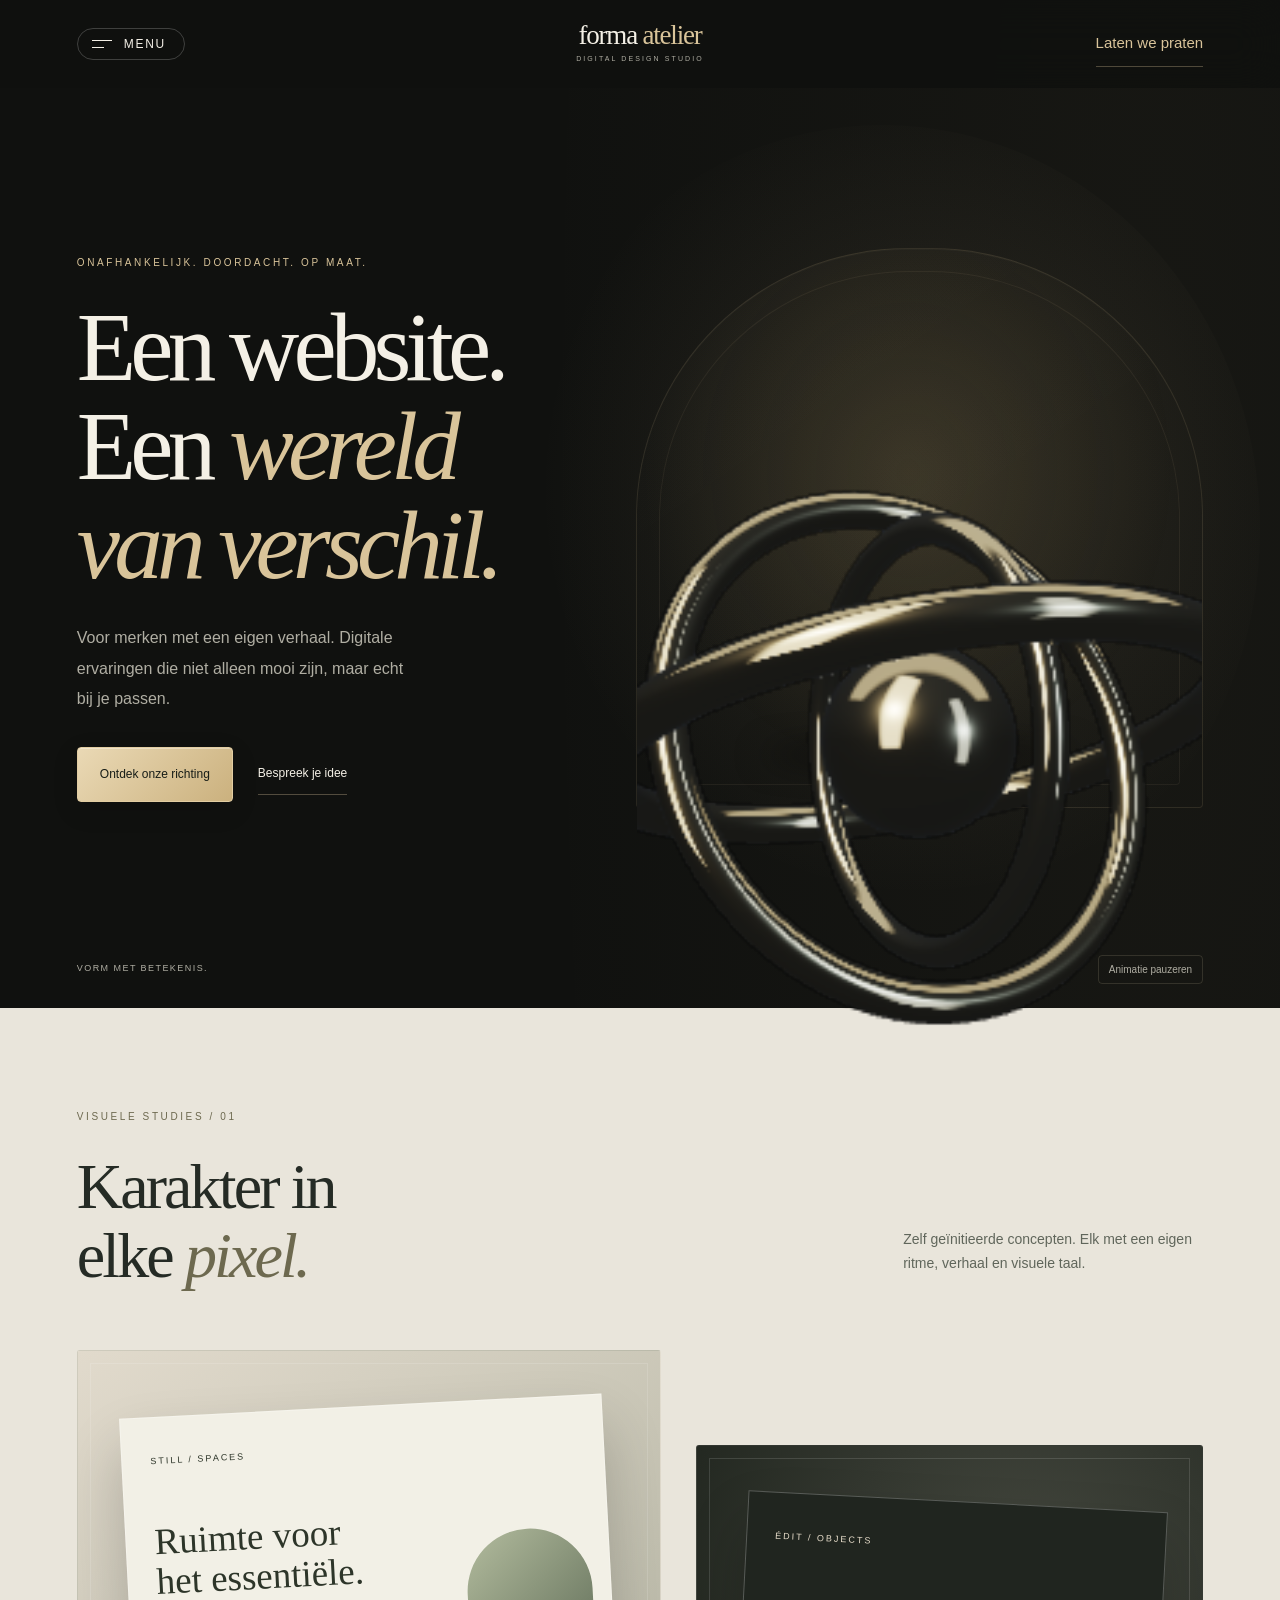
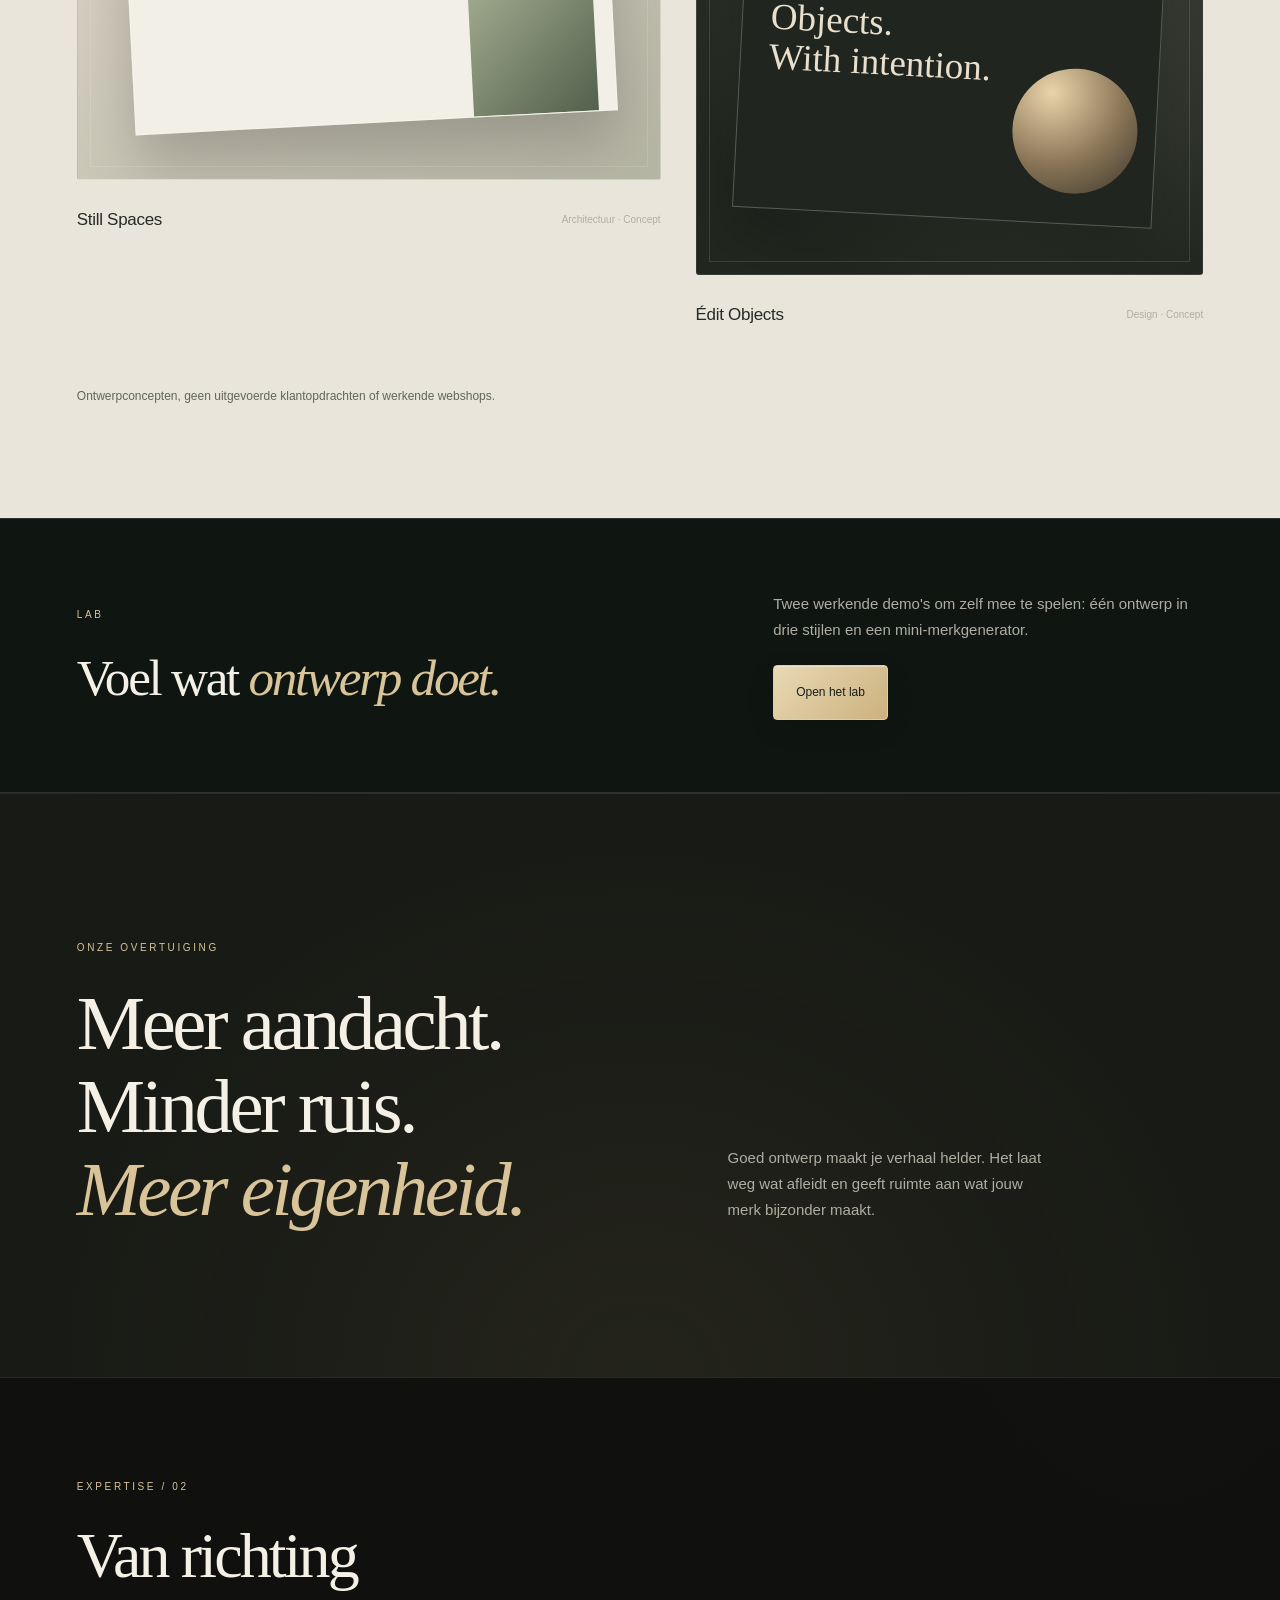
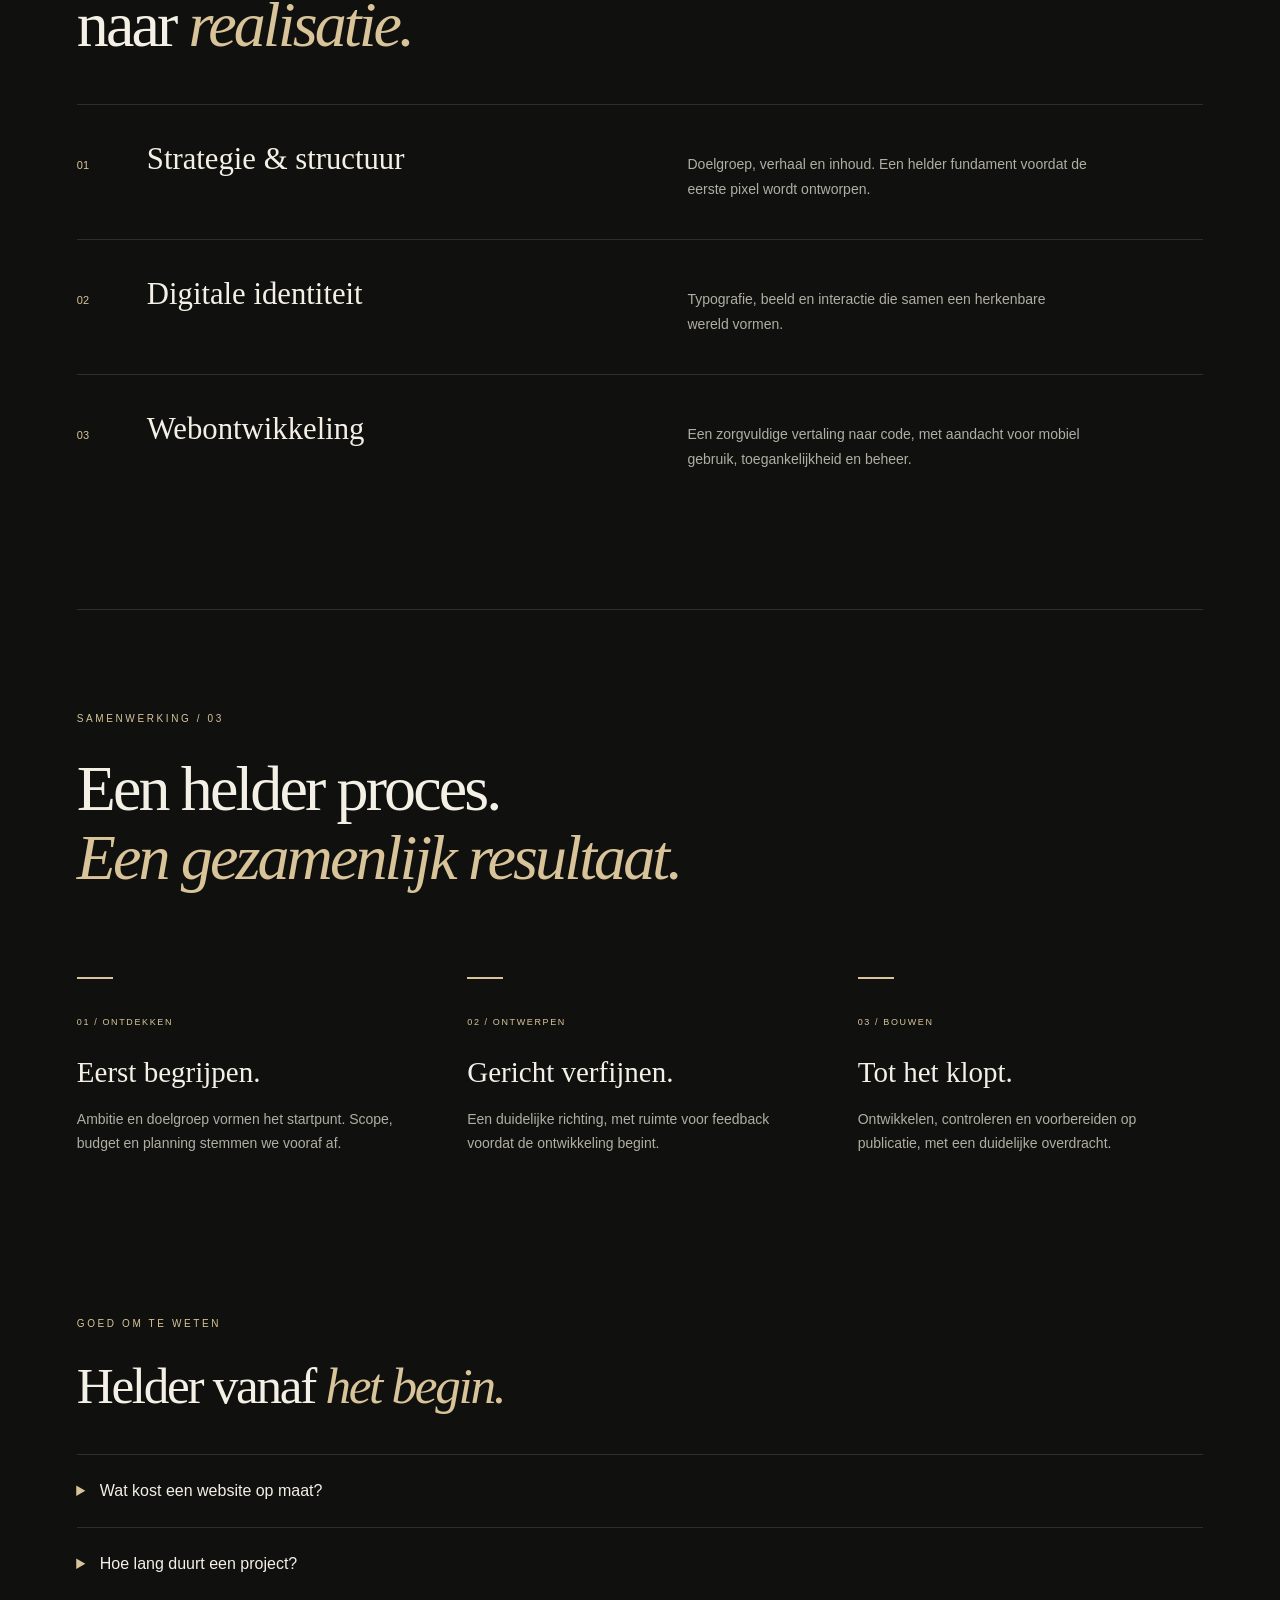
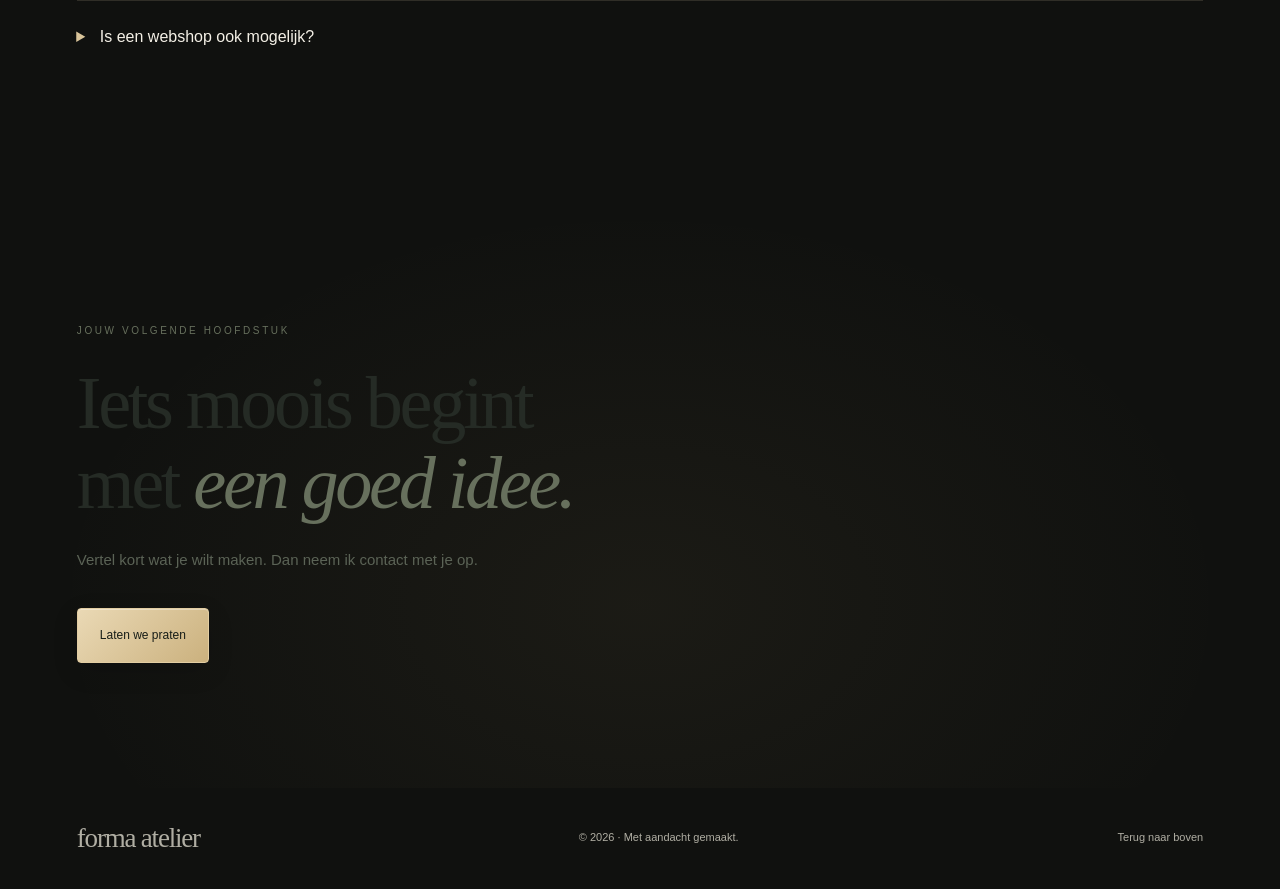
==== commit 56d4999b: "Add contact page with inquiry form; remove arrow glyphs; route contact links to new page" ====
--- a/index.html
+++ b/index.html
@@ -1,7 +1,2 @@
 <!doctype html>
-<html lang="nl"><head><meta charset="utf-8"><meta name="viewport" content="width=device-width,initial-scale=1"><meta name="description" content="Forma Atelier — digitale richting, webdesign en ontwikkeling voor merken met een eigen verhaal."><meta name="theme-color" content="#111210"><meta name="referrer" content="strict-origin-when-cross-origin"><meta http-equiv="Content-Security-Policy" content="default-src 'none'; script-src 'self'; style-src 'self'; img-src 'self' https://xhqoobighsubxhoobhfc.supabase.co; font-src 'self'; connect-src https://xhqoobighsubxhoobhfc.supabase.co; object-src 'none'; base-uri 'none'; form-action 'none'"><title>Forma Atelier — Digitale signatuur</title><link rel="stylesheet" href="./assets/css/site.css"><link rel="stylesheet" href="./assets/css/cms.css"><link rel="stylesheet" href="./assets/css/menu.css?v=nav1"><script src="./assets/js/main.js" defer></script><script src="./assets/js/menu.js?v=nav1" defer></script><script type="module" src="./assets/js/cms-public.js"></script></head><body data-page="home"><a class="skip" href="#main">Naar inhoud</a><header><nav class="wrap fm-nav" aria-label="Snelle navigatie"><button class="fm-toggle" id="fm-toggle" type="button" aria-expanded="false" aria-controls="fm-menu" hidden><span class="fm-burger" aria-hidden="true"><i></i><i></i></span><span class="fm-label">Menu</span></button><a class="brand" href="#">forma<span> atelier</span><small>DIGITAL DESIGN STUDIO</small></a><a class="outline fm-cta" href="#contact">Laten we praten ↗</a></nav><noscript><div class="wrap fm-fallback"><a href="#werk">Concepten</a><a href="#expertise">Expertise</a><a href="#proces">Aanpak</a><a href="./lab.html">Lab</a><a href="#contact">Contact</a></div></noscript></header><main id="main"><section class="hero wrap"><div class="copy"><p class="eyebrow">Onafhankelijk. Doordacht. Op maat.</p><h1>Een website.<br>Een <em>wereld<br>van verschil.</em></h1><p class="lead">Voor merken met een eigen verhaal. Digitale ervaringen die niet alleen mooi zijn, maar echt bij je passen.</p><div class="actions"><a class="button" href="#werk">Ontdek onze richting ↓</a><a href="#contact">Bespreek je idee ↗</a></div></div><div class="sculpture" aria-hidden="true"><div class="spin"><i class="ring r1"></i><i class="ring r2"></i><i class="ring r3"></i><i class="sphere"></i></div></div><div class="hero-bottom"><span>VORM MET BETEKENIS.</span><button id="motion" aria-pressed="false" hidden>Animatie pauzeren</button></div></section><section class="section wrap" id="werk"><div class="heading"><div><p class="eyebrow">Visuele studies / 01</p><h2>Karakter in<br>elke <em>pixel.</em></h2></div><p>Zelf geïnitieerde concepten. Elk met een eigen ritme, verhaal en visuele taal.</p></div><div class="projects"><article><div class="preview light"><div class="browser"><small>STILL / SPACES</small><h3>Ruimte voor<br>het essentiële.</h3><div class="arch"></div></div></div><div class="caption"><h3>Still Spaces</h3><span>Architectuur · Concept</span></div></article><article><div class="preview dark"><div class="browser"><small>ÉDIT / OBJECTS</small><h3>Objects.<br>With intention.</h3><div class="disc"></div></div></div><div class="caption"><h3>Édit Objects</h3><span>Design · Concept</span></div></article></div><p class="note">Ontwerpconcepten, geen uitgevoerde klantopdrachten of werkende webshops.</p></section><section class="lab-teaser" aria-labelledby="lab-teaser-title"><div class="wrap"><div><p class="eyebrow">Lab</p><h2 id="lab-teaser-title">Voel wat <em>ontwerp doet.</em></h2></div><div><p>Twee werkende demo's om zelf mee te spelen: één ontwerp in drie stijlen en een mini-merkgenerator.</p><a class="button" href="./lab.html">Open het lab ↗</a></div></div></section><section class="statement"><div class="wrap"><p class="eyebrow">Onze overtuiging</p><h2>Meer aandacht.<br>Minder ruis.<br><em>Meer eigenheid.</em></h2><p>Goed ontwerp maakt je verhaal helder. Het laat weg wat afleidt en geeft ruimte aan wat jouw merk bijzonder maakt.</p></div></section><section class="section wrap" id="expertise"><p class="eyebrow">Expertise / 02</p><h2>Van richting<br>naar <em>realisatie.</em></h2><div class="services"><article class="service"><span>01</span><h3>Strategie & structuur</h3><p>Doelgroep, verhaal en inhoud. Een helder fundament voordat de eerste pixel wordt ontworpen.</p></article><article class="service"><span>02</span><h3>Digitale identiteit</h3><p>Typografie, beeld en interactie die samen een herkenbare wereld vormen.</p></article><article class="service"><span>03</span><h3>Webontwikkeling</h3><p>Een zorgvuldige vertaling naar code, met aandacht voor mobiel gebruik, toegankelijkheid en beheer.</p></article></div></section><section class="section wrap" id="proces"><p class="eyebrow">Samenwerking / 03</p><h2>Een helder proces.<br><em>Een gezamenlijk resultaat.</em></h2><div class="steps"><article><small>01 / ONTDEKKEN</small><h3>Eerst begrijpen.</h3><p>Ambitie en doelgroep vormen het startpunt. Scope, budget en planning stemmen we vooraf af.</p></article><article><small>02 / ONTWERPEN</small><h3>Gericht verfijnen.</h3><p>Een duidelijke richting, met ruimte voor feedback voordat de ontwikkeling begint.</p></article><article><small>03 / BOUWEN</small><h3>Tot het klopt.</h3><p>Ontwikkelen, controleren en voorbereiden op publicatie, met een duidelijke overdracht.</p></article></div></section><section class="section wrap faq"><p class="eyebrow">Goed om te weten</p><h2>Helder vanaf <em>het begin.</em></h2><details><summary>Wat kost een website op maat?</summary><p>Dat hangt af van inhoud, omvang en functies. Er zijn nog geen vaste pakketten; scope en prijs worden vooraf afgesproken.</p></details><details><summary>Hoe lang duurt een project?</summary><p>Dat bepalen we na het bespreken van de scope en de beschikbaarheid van teksten en beelden. Er wordt geen vaste oplevertermijn beloofd.</p></details><details><summary>Is een webshop ook mogelijk?</summary><p>Dat vraagt aparte keuzes voor betalingen, voorraad, verzending en beheer. Deze site bevat geen checkout.</p></details></section><section class="contact wrap" id="contact"><p class="eyebrow">Jouw volgende hoofdstuk</p><h2>Iets moois begint<br>met <em>een goed idee.</em></h2><p>Breng je wensen in kaart met een korte projectbrief.</p><button class="button" id="brief-toggle" aria-controls="brief" aria-expanded="false" hidden>Maak je projectbrief ↗</button><noscript><p>Schakel JavaScript in om de lokale projectbrief te gebruiken.</p></noscript><div id="brief" hidden><label for="project">Beschrijf je project</label><textarea id="project" maxlength="10000">Mijn merk / bedrijf:
-Wat ik wil laten maken:
-Voor wie de website is:
-Gewenste uitstraling:
-Budgetindicatie:
-Gewenste lanceringsdatum:</textarea><button class="button" id="download">Download projectbrief ↓</button><p class="note">Alleen een lokale download. Er worden geen gegevens verstuurd of opgeslagen door deze site. Een contactadres wordt later toegevoegd.</p><p id="status" role="status"></p></div></section></main><footer class="wrap"><a class="brand" href="#">forma atelier</a><span>© <span id="year">2026</span> · Met aandacht gemaakt.</span><a href="#">Terug naar boven ↑</a></footer></body></html>
+<html lang="nl"><head><meta charset="utf-8"><meta name="viewport" content="width=device-width,initial-scale=1"><meta name="description" content="Forma Atelier — digitale richting, webdesign en ontwikkeling voor merken met een eigen verhaal."><meta name="theme-color" content="#111210"><meta name="referrer" content="strict-origin-when-cross-origin"><meta http-equiv="Content-Security-Policy" content="default-src 'none'; script-src 'self'; style-src 'self'; img-src 'self' https://xhqoobighsubxhoobhfc.supabase.co; font-src 'self'; connect-src https://xhqoobighsubxhoobhfc.supabase.co; object-src 'none'; base-uri 'none'; form-action 'none'"><title>Forma Atelier — Digitale signatuur</title><link rel="stylesheet" href="./assets/css/site.css"><link rel="stylesheet" href="./assets/css/cms.css"><link rel="stylesheet" href="./assets/css/menu.css?v=nav1"><script src="./assets/js/main.js" defer></script><script src="./assets/js/menu.js?v=nav2" defer></script><script type="module" src="./assets/js/cms-public.js"></script></head><body data-page="home"><a class="skip" href="#main">Naar inhoud</a><header><nav class="wrap fm-nav" aria-label="Snelle navigatie"><button class="fm-toggle" id="fm-toggle" type="button" aria-expanded="false" aria-controls="fm-menu" hidden><span class="fm-burger" aria-hidden="true"><i></i><i></i></span><span class="fm-label">Menu</span></button><a class="brand" href="#">forma<span> atelier</span><small>DIGITAL DESIGN STUDIO</small></a><a class="outline fm-cta" href="./contact.html">Laten we praten</a></nav><noscript><div class="wrap fm-fallback"><a href="#werk">Concepten</a><a href="#expertise">Expertise</a><a href="#proces">Aanpak</a><a href="./lab.html">Lab</a><a href="./contact.html">Contact</a></div></noscript></header><main id="main"><section class="hero wrap"><div class="copy"><p class="eyebrow">Onafhankelijk. Doordacht. Op maat.</p><h1>Een website.<br>Een <em>wereld<br>van verschil.</em></h1><p class="lead">Voor merken met een eigen verhaal. Digitale ervaringen die niet alleen mooi zijn, maar echt bij je passen.</p><div class="actions"><a class="button" href="#werk">Ontdek onze richting</a><a href="./contact.html">Bespreek je idee</a></div></div><div class="sculpture" aria-hidden="true"><div class="spin"><i class="ring r1"></i><i class="ring r2"></i><i class="ring r3"></i><i class="sphere"></i></div></div><div class="hero-bottom"><span>VORM MET BETEKENIS.</span><button id="motion" aria-pressed="false" hidden>Animatie pauzeren</button></div></section><section class="section wrap" id="werk"><div class="heading"><div><p class="eyebrow">Visuele studies / 01</p><h2>Karakter in<br>elke <em>pixel.</em></h2></div><p>Zelf geïnitieerde concepten. Elk met een eigen ritme, verhaal en visuele taal.</p></div><div class="projects"><article><div class="preview light"><div class="browser"><small>STILL / SPACES</small><h3>Ruimte voor<br>het essentiële.</h3><div class="arch"></div></div></div><div class="caption"><h3>Still Spaces</h3><span>Architectuur · Concept</span></div></article><article><div class="preview dark"><div class="browser"><small>ÉDIT / OBJECTS</small><h3>Objects.<br>With intention.</h3><div class="disc"></div></div></div><div class="caption"><h3>Édit Objects</h3><span>Design · Concept</span></div></article></div><p class="note">Ontwerpconcepten, geen uitgevoerde klantopdrachten of werkende webshops.</p></section><section class="lab-teaser" aria-labelledby="lab-teaser-title"><div class="wrap"><div><p class="eyebrow">Lab</p><h2 id="lab-teaser-title">Voel wat <em>ontwerp doet.</em></h2></div><div><p>Twee werkende demo's om zelf mee te spelen: één ontwerp in drie stijlen en een mini-merkgenerator.</p><a class="button" href="./lab.html">Open het lab</a></div></div></section><section class="statement"><div class="wrap"><p class="eyebrow">Onze overtuiging</p><h2>Meer aandacht.<br>Minder ruis.<br><em>Meer eigenheid.</em></h2><p>Goed ontwerp maakt je verhaal helder. Het laat weg wat afleidt en geeft ruimte aan wat jouw merk bijzonder maakt.</p></div></section><section class="section wrap" id="expertise"><p class="eyebrow">Expertise / 02</p><h2>Van richting<br>naar <em>realisatie.</em></h2><div class="services"><article class="service"><span>01</span><h3>Strategie & structuur</h3><p>Doelgroep, verhaal en inhoud. Een helder fundament voordat de eerste pixel wordt ontworpen.</p></article><article class="service"><span>02</span><h3>Digitale identiteit</h3><p>Typografie, beeld en interactie die samen een herkenbare wereld vormen.</p></article><article class="service"><span>03</span><h3>Webontwikkeling</h3><p>Een zorgvuldige vertaling naar code, met aandacht voor mobiel gebruik, toegankelijkheid en beheer.</p></article></div></section><section class="section wrap" id="proces"><p class="eyebrow">Samenwerking / 03</p><h2>Een helder proces.<br><em>Een gezamenlijk resultaat.</em></h2><div class="steps"><article><small>01 / ONTDEKKEN</small><h3>Eerst begrijpen.</h3><p>Ambitie en doelgroep vormen het startpunt. Scope, budget en planning stemmen we vooraf af.</p></article><article><small>02 / ONTWERPEN</small><h3>Gericht verfijnen.</h3><p>Een duidelijke richting, met ruimte voor feedback voordat de ontwikkeling begint.</p></article><article><small>03 / BOUWEN</small><h3>Tot het klopt.</h3><p>Ontwikkelen, controleren en voorbereiden op publicatie, met een duidelijke overdracht.</p></article></div></section><section class="section wrap faq"><p class="eyebrow">Goed om te weten</p><h2>Helder vanaf <em>het begin.</em></h2><details><summary>Wat kost een website op maat?</summary><p>Dat hangt af van inhoud, omvang en functies. Er zijn nog geen vaste pakketten; scope en prijs worden vooraf afgesproken.</p></details><details><summary>Hoe lang duurt een project?</summary><p>Dat bepalen we na het bespreken van de scope en de beschikbaarheid van teksten en beelden. Er wordt geen vaste oplevertermijn beloofd.</p></details><details><summary>Is een webshop ook mogelijk?</summary><p>Dat vraagt aparte keuzes voor betalingen, voorraad, verzending en beheer. Deze site bevat geen checkout.</p></details></section><section class="contact wrap" id="contact"><p class="eyebrow">Jouw volgende hoofdstuk</p><h2>Iets moois begint<br>met <em>een goed idee.</em></h2><p>Vertel kort wat je wilt maken. Dan neem ik contact met je op.</p><a class="button" href="./contact.html">Laten we praten</a></section></main><footer class="wrap"><a class="brand" href="#">forma atelier</a><span>© <span id="year">2026</span> · Met aandacht gemaakt.</span><a href="#">Terug naar boven</a></footer></body></html>
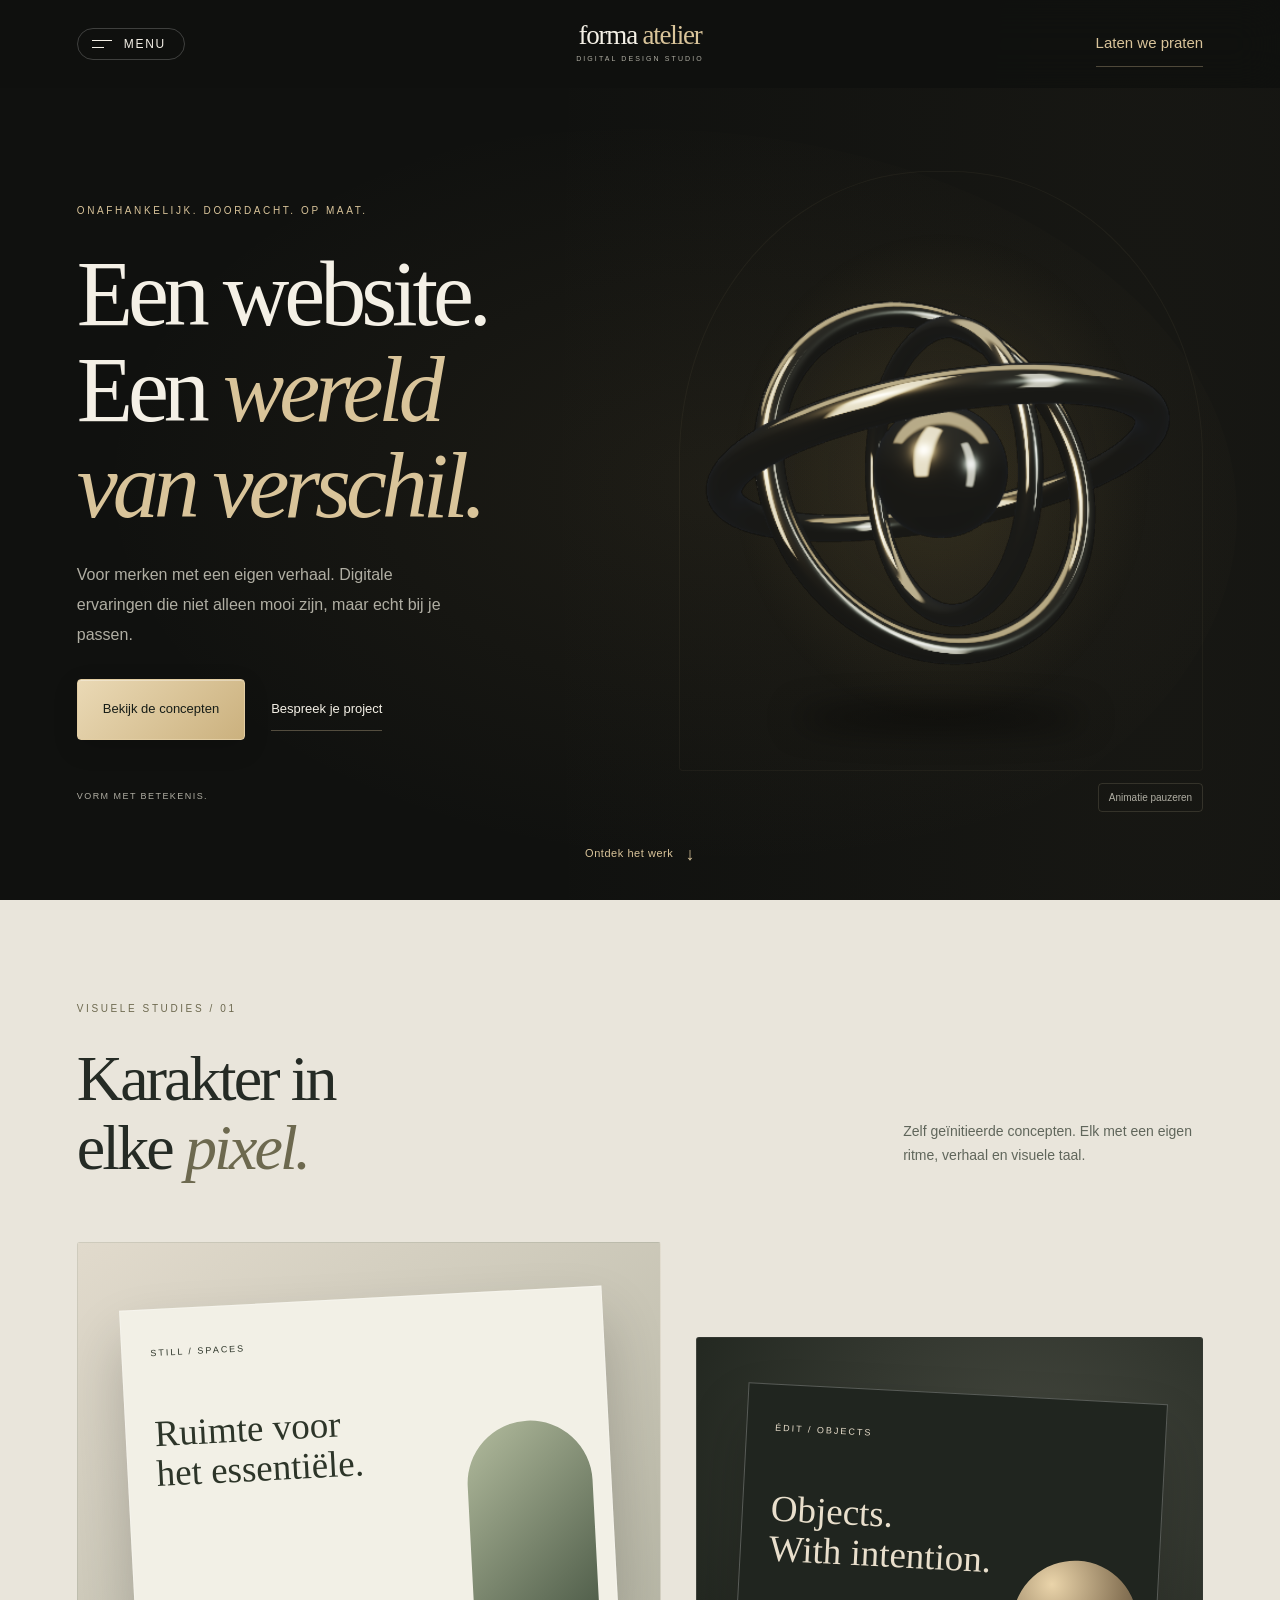
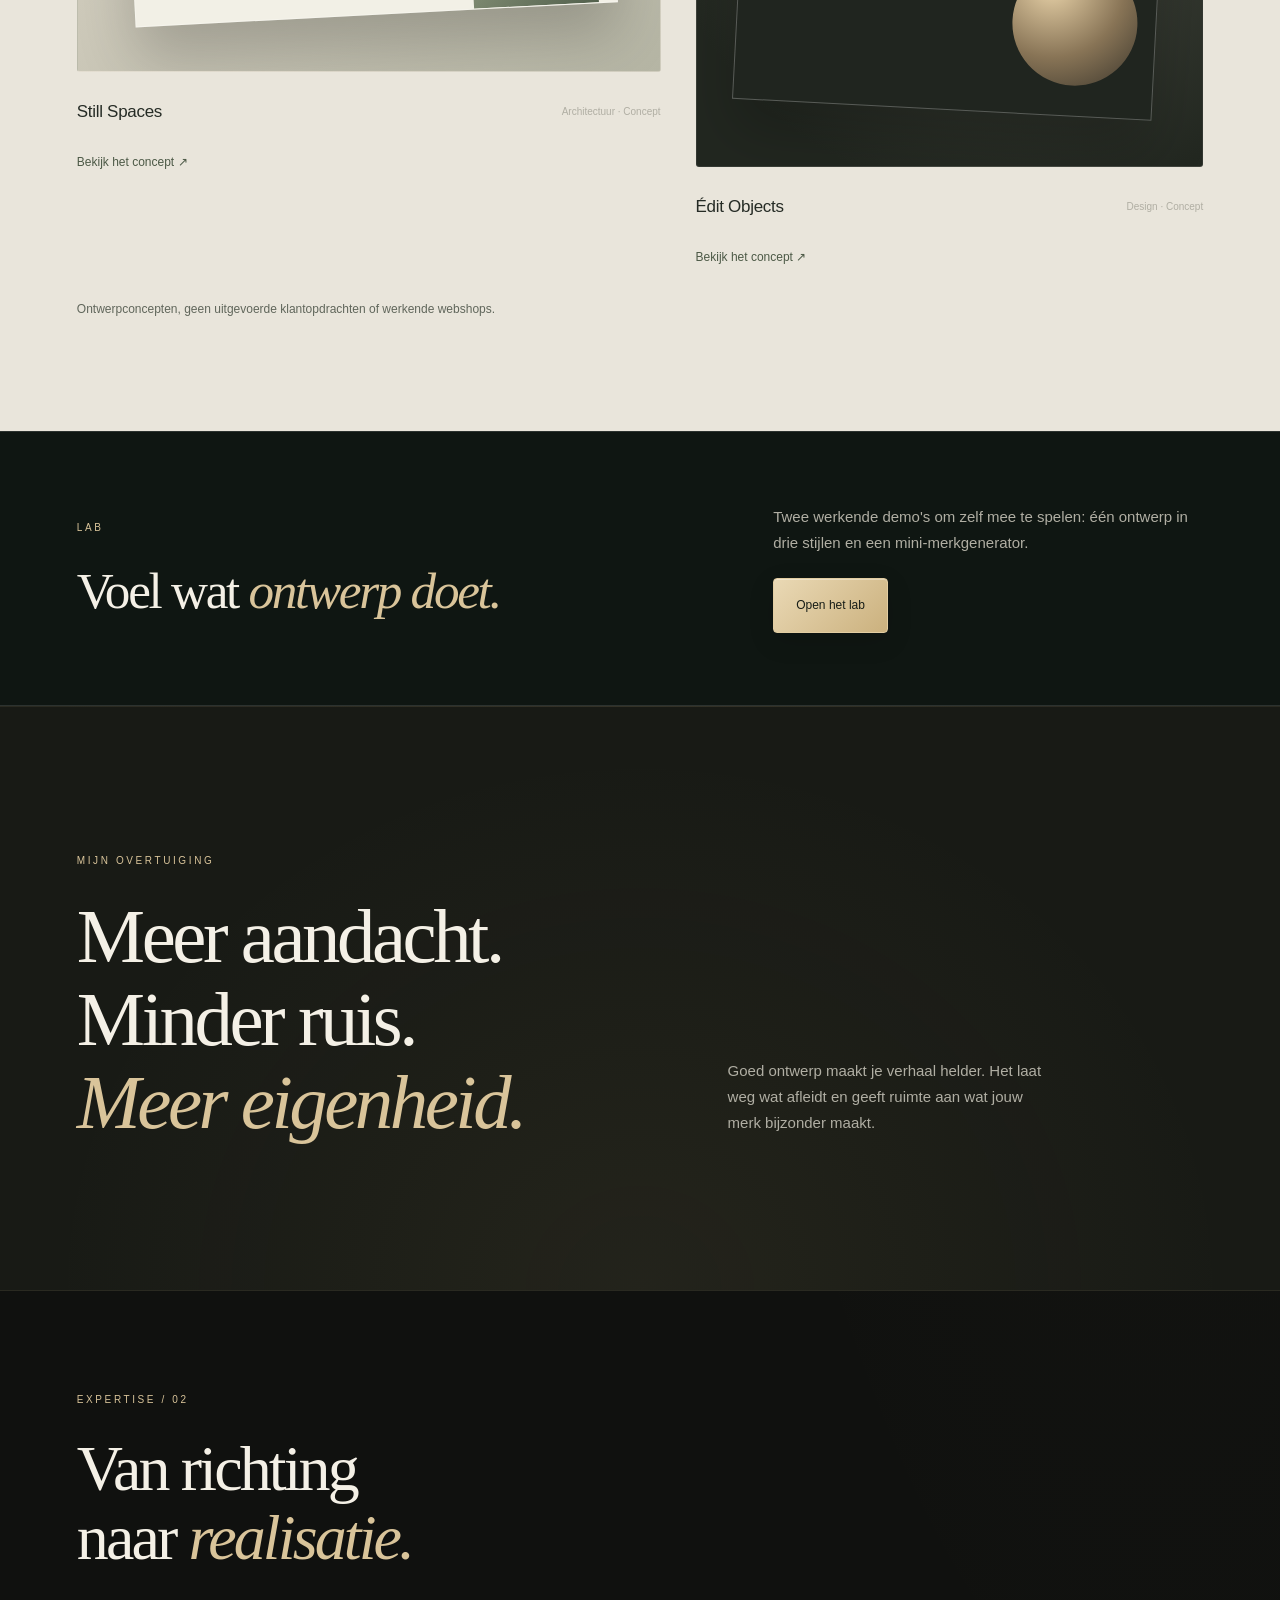
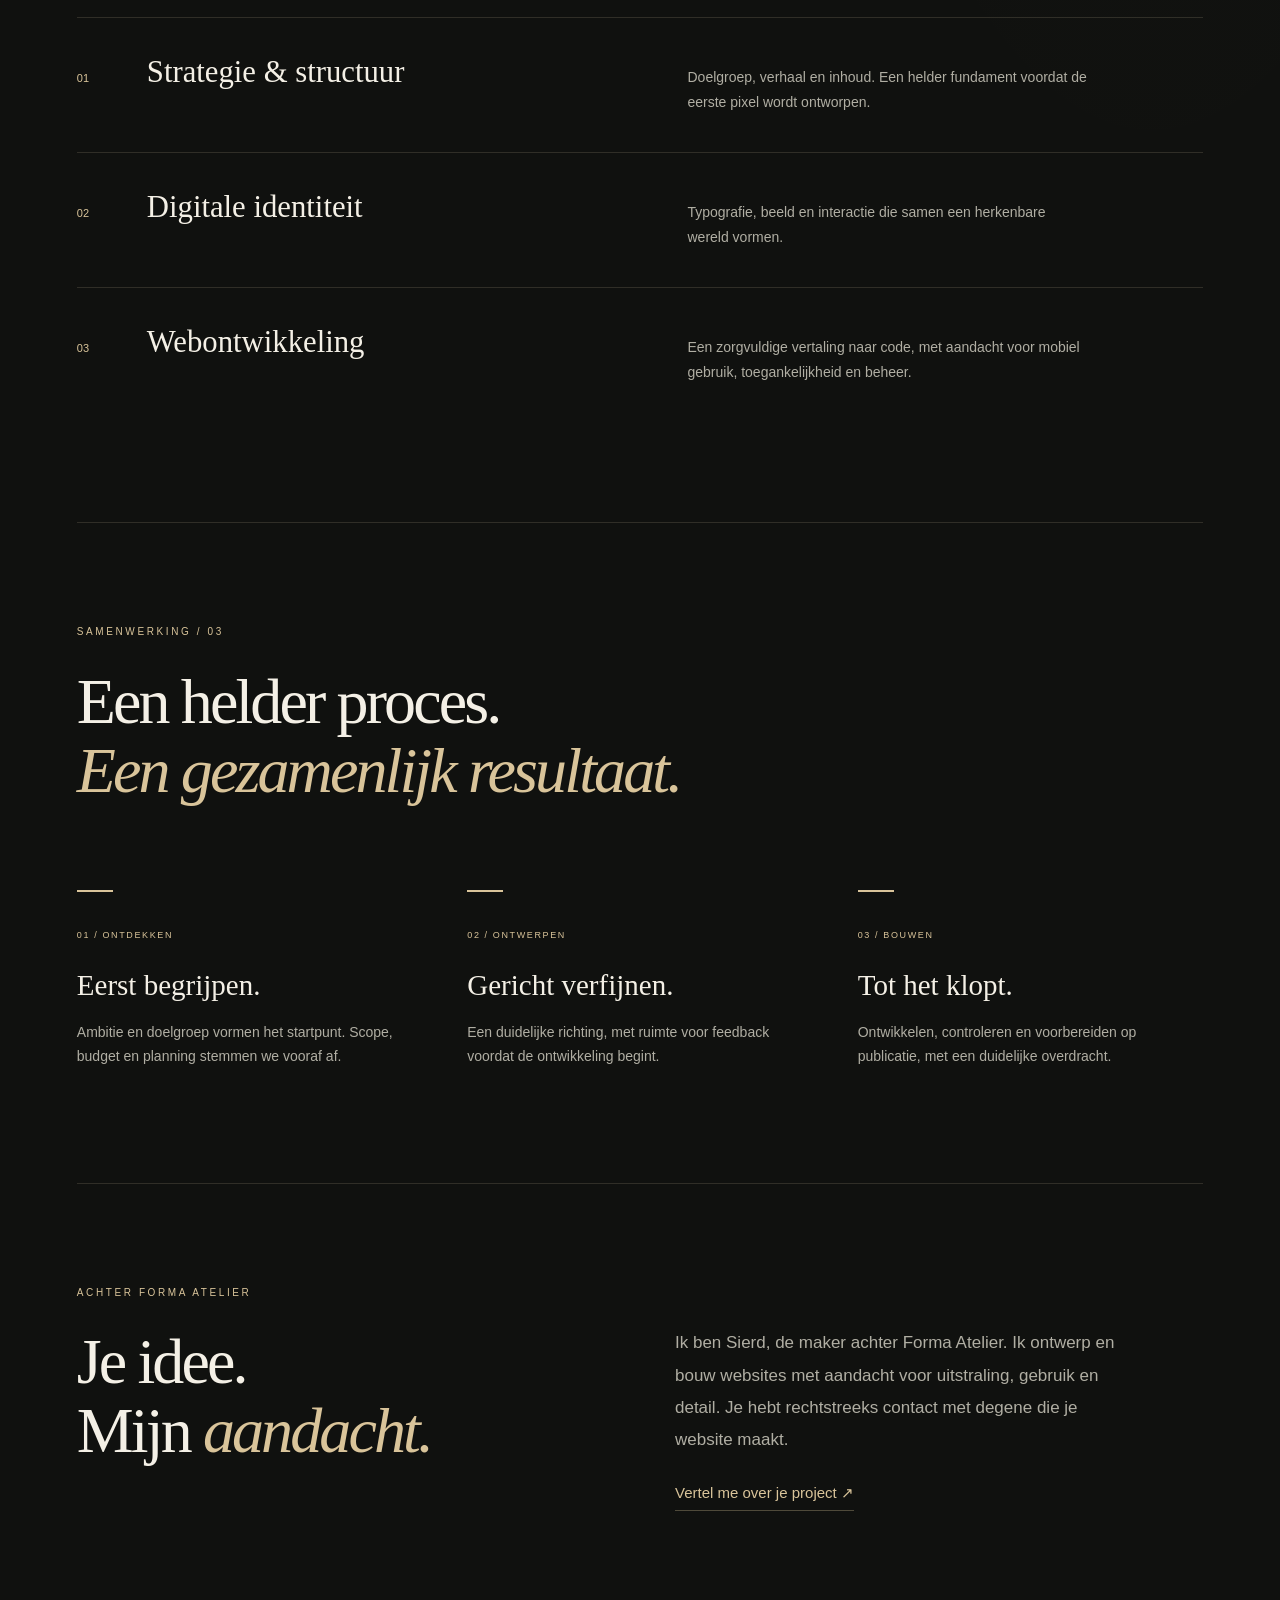
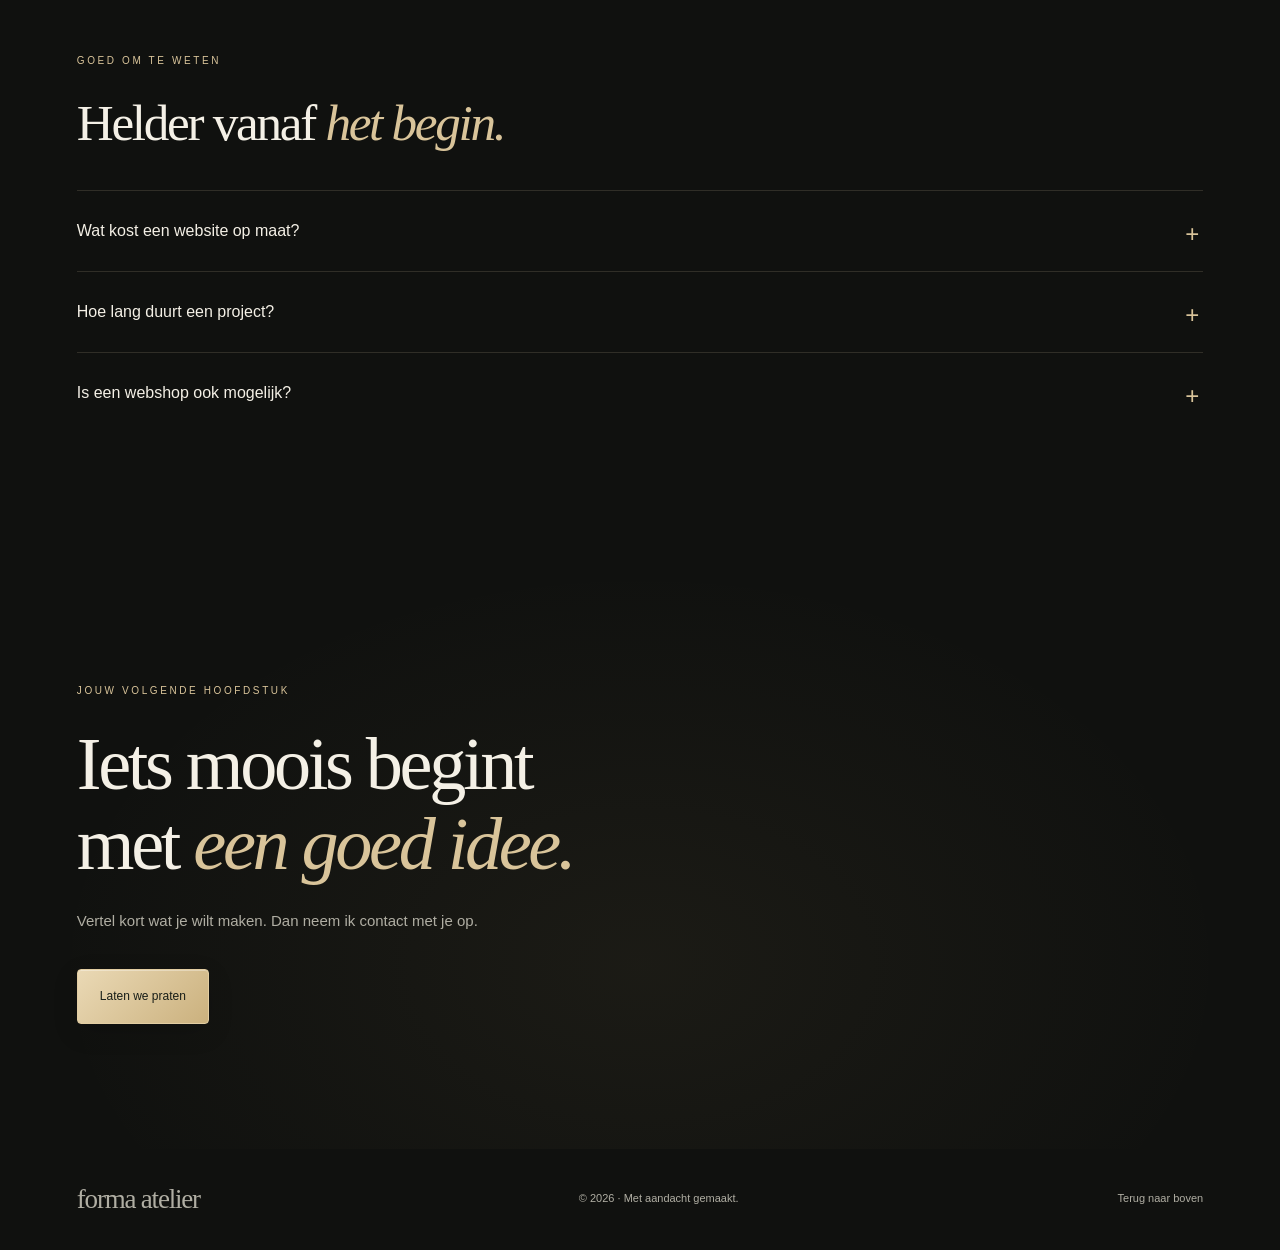
==== commit 31275ac7: "Add concept studies, personal introduction and clearer inquiry experience" ====
--- a/index.html
+++ b/index.html
@@ -1,2 +1,2 @@
 <!doctype html>
-<html lang="nl"><head><meta charset="utf-8"><meta name="viewport" content="width=device-width,initial-scale=1"><meta name="description" content="Forma Atelier — digitale richting, webdesign en ontwikkeling voor merken met een eigen verhaal."><meta name="theme-color" content="#111210"><meta name="referrer" content="strict-origin-when-cross-origin"><meta http-equiv="Content-Security-Policy" content="default-src 'none'; script-src 'self'; style-src 'self'; img-src 'self' https://xhqoobighsubxhoobhfc.supabase.co; font-src 'self'; connect-src https://xhqoobighsubxhoobhfc.supabase.co; object-src 'none'; base-uri 'none'; form-action 'none'"><title>Forma Atelier — Digitale signatuur</title><link rel="stylesheet" href="./assets/css/site.css"><link rel="stylesheet" href="./assets/css/cms.css"><link rel="stylesheet" href="./assets/css/menu.css?v=nav1"><script src="./assets/js/main.js" defer></script><script src="./assets/js/menu.js?v=nav2" defer></script><script type="module" src="./assets/js/cms-public.js"></script></head><body data-page="home"><a class="skip" href="#main">Naar inhoud</a><header><nav class="wrap fm-nav" aria-label="Snelle navigatie"><button class="fm-toggle" id="fm-toggle" type="button" aria-expanded="false" aria-controls="fm-menu" hidden><span class="fm-burger" aria-hidden="true"><i></i><i></i></span><span class="fm-label">Menu</span></button><a class="brand" href="#">forma<span> atelier</span><small>DIGITAL DESIGN STUDIO</small></a><a class="outline fm-cta" href="./contact.html">Laten we praten</a></nav><noscript><div class="wrap fm-fallback"><a href="#werk">Concepten</a><a href="#expertise">Expertise</a><a href="#proces">Aanpak</a><a href="./lab.html">Lab</a><a href="./contact.html">Contact</a></div></noscript></header><main id="main"><section class="hero wrap"><div class="copy"><p class="eyebrow">Onafhankelijk. Doordacht. Op maat.</p><h1>Een website.<br>Een <em>wereld<br>van verschil.</em></h1><p class="lead">Voor merken met een eigen verhaal. Digitale ervaringen die niet alleen mooi zijn, maar echt bij je passen.</p><div class="actions"><a class="button" href="#werk">Ontdek onze richting</a><a href="./contact.html">Bespreek je idee</a></div></div><div class="sculpture" aria-hidden="true"><div class="spin"><i class="ring r1"></i><i class="ring r2"></i><i class="ring r3"></i><i class="sphere"></i></div></div><div class="hero-bottom"><span>VORM MET BETEKENIS.</span><button id="motion" aria-pressed="false" hidden>Animatie pauzeren</button></div></section><section class="section wrap" id="werk"><div class="heading"><div><p class="eyebrow">Visuele studies / 01</p><h2>Karakter in<br>elke <em>pixel.</em></h2></div><p>Zelf geïnitieerde concepten. Elk met een eigen ritme, verhaal en visuele taal.</p></div><div class="projects"><article><div class="preview light"><div class="browser"><small>STILL / SPACES</small><h3>Ruimte voor<br>het essentiële.</h3><div class="arch"></div></div></div><div class="caption"><h3>Still Spaces</h3><span>Architectuur · Concept</span></div></article><article><div class="preview dark"><div class="browser"><small>ÉDIT / OBJECTS</small><h3>Objects.<br>With intention.</h3><div class="disc"></div></div></div><div class="caption"><h3>Édit Objects</h3><span>Design · Concept</span></div></article></div><p class="note">Ontwerpconcepten, geen uitgevoerde klantopdrachten of werkende webshops.</p></section><section class="lab-teaser" aria-labelledby="lab-teaser-title"><div class="wrap"><div><p class="eyebrow">Lab</p><h2 id="lab-teaser-title">Voel wat <em>ontwerp doet.</em></h2></div><div><p>Twee werkende demo's om zelf mee te spelen: één ontwerp in drie stijlen en een mini-merkgenerator.</p><a class="button" href="./lab.html">Open het lab</a></div></div></section><section class="statement"><div class="wrap"><p class="eyebrow">Onze overtuiging</p><h2>Meer aandacht.<br>Minder ruis.<br><em>Meer eigenheid.</em></h2><p>Goed ontwerp maakt je verhaal helder. Het laat weg wat afleidt en geeft ruimte aan wat jouw merk bijzonder maakt.</p></div></section><section class="section wrap" id="expertise"><p class="eyebrow">Expertise / 02</p><h2>Van richting<br>naar <em>realisatie.</em></h2><div class="services"><article class="service"><span>01</span><h3>Strategie & structuur</h3><p>Doelgroep, verhaal en inhoud. Een helder fundament voordat de eerste pixel wordt ontworpen.</p></article><article class="service"><span>02</span><h3>Digitale identiteit</h3><p>Typografie, beeld en interactie die samen een herkenbare wereld vormen.</p></article><article class="service"><span>03</span><h3>Webontwikkeling</h3><p>Een zorgvuldige vertaling naar code, met aandacht voor mobiel gebruik, toegankelijkheid en beheer.</p></article></div></section><section class="section wrap" id="proces"><p class="eyebrow">Samenwerking / 03</p><h2>Een helder proces.<br><em>Een gezamenlijk resultaat.</em></h2><div class="steps"><article><small>01 / ONTDEKKEN</small><h3>Eerst begrijpen.</h3><p>Ambitie en doelgroep vormen het startpunt. Scope, budget en planning stemmen we vooraf af.</p></article><article><small>02 / ONTWERPEN</small><h3>Gericht verfijnen.</h3><p>Een duidelijke richting, met ruimte voor feedback voordat de ontwikkeling begint.</p></article><article><small>03 / BOUWEN</small><h3>Tot het klopt.</h3><p>Ontwikkelen, controleren en voorbereiden op publicatie, met een duidelijke overdracht.</p></article></div></section><section class="section wrap faq"><p class="eyebrow">Goed om te weten</p><h2>Helder vanaf <em>het begin.</em></h2><details><summary>Wat kost een website op maat?</summary><p>Dat hangt af van inhoud, omvang en functies. Er zijn nog geen vaste pakketten; scope en prijs worden vooraf afgesproken.</p></details><details><summary>Hoe lang duurt een project?</summary><p>Dat bepalen we na het bespreken van de scope en de beschikbaarheid van teksten en beelden. Er wordt geen vaste oplevertermijn beloofd.</p></details><details><summary>Is een webshop ook mogelijk?</summary><p>Dat vraagt aparte keuzes voor betalingen, voorraad, verzending en beheer. Deze site bevat geen checkout.</p></details></section><section class="contact wrap" id="contact"><p class="eyebrow">Jouw volgende hoofdstuk</p><h2>Iets moois begint<br>met <em>een goed idee.</em></h2><p>Vertel kort wat je wilt maken. Dan neem ik contact met je op.</p><a class="button" href="./contact.html">Laten we praten</a></section></main><footer class="wrap"><a class="brand" href="#">forma atelier</a><span>© <span id="year">2026</span> · Met aandacht gemaakt.</span><a href="#">Terug naar boven</a></footer></body></html>
+<html lang="nl"><head><meta charset="utf-8"><meta name="viewport" content="width=device-width,initial-scale=1"><meta name="description" content="Forma Atelier — digitale richting, webdesign en ontwikkeling voor merken met een eigen verhaal."><meta name="theme-color" content="#111210"><meta name="referrer" content="strict-origin-when-cross-origin"><meta http-equiv="Content-Security-Policy" content="default-src 'none'; script-src 'self'; style-src 'self'; img-src 'self' https://xhqoobighsubxhoobhfc.supabase.co; font-src 'self'; connect-src https://xhqoobighsubxhoobhfc.supabase.co; object-src 'none'; base-uri 'none'; form-action 'none'"><title>Forma Atelier — Digitale signatuur</title><link rel="stylesheet" href="./assets/css/site.css"><link rel="stylesheet" href="./assets/css/cms.css"><link rel="stylesheet" href="./assets/css/menu.css?v=nav1"><link rel="stylesheet" href="./assets/css/hero-webgl.css"><link rel="stylesheet" href="./assets/css/hero-composition.css?v=composition1"><link rel="stylesheet" href="./assets/css/portfolio.css?v=portfolio1"><script src="./assets/js/main.js?v=portfolio1" defer></script><script src="./assets/js/menu.js?v=nav2" defer></script><script type="module" src="./assets/js/cms-public.js"></script></head><body data-page="home"><a class="skip" href="#main">Naar inhoud</a><header><nav class="wrap fm-nav" aria-label="Snelle navigatie"><button class="fm-toggle" id="fm-toggle" type="button" aria-expanded="false" aria-controls="fm-menu" hidden><span class="fm-burger" aria-hidden="true"><i></i><i></i></span><span class="fm-label">Menu</span></button><a class="brand" href="#">forma<span> atelier</span><small>DIGITAL DESIGN STUDIO</small></a><a class="outline fm-cta" href="./contact.html">Laten we praten</a></nav><noscript><div class="wrap fm-fallback"><a href="#werk">Concepten</a><a href="#expertise">Expertise</a><a href="#proces">Aanpak</a><a href="./lab.html">Lab</a><a href="./contact.html">Contact</a></div></noscript></header><main id="main"><section class="hero wrap"><div class="copy"><p class="eyebrow">Onafhankelijk. Doordacht. Op maat.</p><h1>Een website.<br>Een <em>wereld<br>van verschil.</em></h1><p class="lead">Voor merken met een eigen verhaal. Digitale ervaringen die niet alleen mooi zijn, maar echt bij je passen.</p><div class="actions"><a class="button" href="#werk">Bekijk de concepten</a><a href="./contact.html">Bespreek je project</a></div></div><div class="sculpture" aria-hidden="true"><div class="spin"><i class="ring r1"></i><i class="ring r2"></i><i class="ring r3"></i><i class="sphere"></i></div></div><div class="hero-bottom"><span>VORM MET BETEKENIS.</span><button id="motion" aria-pressed="false" hidden>Animatie pauzeren</button></div></section><section class="section wrap" id="werk"><div class="heading"><div><p class="eyebrow">Visuele studies / 01</p><h2>Karakter in<br>elke <em>pixel.</em></h2></div><p>Zelf geïnitieerde concepten. Elk met een eigen ritme, verhaal en visuele taal.</p></div><div class="projects"><article><a class="case-card-link" href="./still-spaces.html" aria-labelledby="still-spaces-title"><div class="preview light"><div class="browser"><small>STILL / SPACES</small><h3>Ruimte voor<br>het essentiële.</h3><div class="arch"></div></div></div><div class="caption"><h3 id="still-spaces-title">Still Spaces</h3><span>Architectuur · Concept</span></div><p class="case-card-action">Bekijk het concept ↗</p></a></article><article><a class="case-card-link" href="./edit-objects.html" aria-labelledby="edit-objects-title"><div class="preview dark"><div class="browser"><small>ÉDIT / OBJECTS</small><h3>Objects.<br>With intention.</h3><div class="disc"></div></div></div><div class="caption"><h3 id="edit-objects-title">Édit Objects</h3><span>Design · Concept</span></div><p class="case-card-action">Bekijk het concept ↗</p></a></article></div><p class="note">Ontwerpconcepten, geen uitgevoerde klantopdrachten of werkende webshops.</p></section><section class="lab-teaser" aria-labelledby="lab-teaser-title"><div class="wrap"><div><p class="eyebrow">Lab</p><h2 id="lab-teaser-title">Voel wat <em>ontwerp doet.</em></h2></div><div><p>Twee werkende demo's om zelf mee te spelen: één ontwerp in drie stijlen en een mini-merkgenerator.</p><a class="button" href="./lab.html">Open het lab</a></div></div></section><section class="statement"><div class="wrap"><p class="eyebrow">Mijn overtuiging</p><h2>Meer aandacht.<br>Minder ruis.<br><em>Meer eigenheid.</em></h2><p>Goed ontwerp maakt je verhaal helder. Het laat weg wat afleidt en geeft ruimte aan wat jouw merk bijzonder maakt.</p></div></section><section class="section wrap" id="expertise"><p class="eyebrow">Expertise / 02</p><h2>Van richting<br>naar <em>realisatie.</em></h2><div class="services"><article class="service"><span>01</span><h3>Strategie & structuur</h3><p>Doelgroep, verhaal en inhoud. Een helder fundament voordat de eerste pixel wordt ontworpen.</p></article><article class="service"><span>02</span><h3>Digitale identiteit</h3><p>Typografie, beeld en interactie die samen een herkenbare wereld vormen.</p></article><article class="service"><span>03</span><h3>Webontwikkeling</h3><p>Een zorgvuldige vertaling naar code, met aandacht voor mobiel gebruik, toegankelijkheid en beheer.</p></article></div></section><section class="section wrap" id="proces"><p class="eyebrow">Samenwerking / 03</p><h2>Een helder proces.<br><em>Een gezamenlijk resultaat.</em></h2><div class="steps"><article><small>01 / ONTDEKKEN</small><h3>Eerst begrijpen.</h3><p>Ambitie en doelgroep vormen het startpunt. Scope, budget en planning stemmen we vooraf af.</p></article><article><small>02 / ONTWERPEN</small><h3>Gericht verfijnen.</h3><p>Een duidelijke richting, met ruimte voor feedback voordat de ontwikkeling begint.</p></article><article><small>03 / BOUWEN</small><h3>Tot het klopt.</h3><p>Ontwikkelen, controleren en voorbereiden op publicatie, met een duidelijke overdracht.</p></article></div></section><section class="section wrap about" id="about"><p class="eyebrow">Achter Forma Atelier</p><div class="about-layout"><h2>Je idee.<br>Mijn <em>aandacht.</em></h2><div><p class="about-copy">Ik ben Sierd, de maker achter Forma Atelier. Ik ontwerp en bouw websites met aandacht voor uitstraling, gebruik en detail. Je hebt rechtstreeks contact met degene die je website maakt.</p><a class="outline" href="./contact.html">Vertel me over je project ↗</a></div></div></section><section class="section wrap faq"><p class="eyebrow">Goed om te weten</p><h2>Helder vanaf <em>het begin.</em></h2><details><summary>Wat kost een website op maat?</summary><p>Dat hangt af van inhoud, omvang en functies. Er zijn nog geen vaste pakketten; scope en prijs worden vooraf afgesproken.</p></details><details><summary>Hoe lang duurt een project?</summary><p>Dat bepalen we na het bespreken van de scope en de beschikbaarheid van teksten en beelden. Er wordt geen vaste oplevertermijn beloofd.</p></details><details><summary>Is een webshop ook mogelijk?</summary><p>Dat vraagt aparte keuzes voor betalingen, voorraad, verzending en beheer. Deze site bevat geen checkout.</p></details></section><section class="contact wrap" id="contact"><p class="eyebrow">Jouw volgende hoofdstuk</p><h2>Iets moois begint<br>met <em>een goed idee.</em></h2><p>Vertel kort wat je wilt maken. Dan neem ik contact met je op.</p><a class="button" href="./contact.html">Laten we praten</a></section></main><footer class="wrap"><a class="brand" href="#">forma atelier</a><span>© <span id="year">2026</span> · Met aandacht gemaakt.</span><a href="#">Terug naar boven</a></footer></body></html>
--- a/assets/css/menu.css
+++ b/assets/css/menu.css
@@ -1,12 +1,16 @@
 .fm-nav{display:grid;grid-template-columns:1fr auto 1fr;align-items:center;gap:20px}.fm-nav .brand{justify-self:center;text-align:center}.fm-nav .fm-cta{justify-self:end;white-space:nowrap}.fm-fallback{display:flex;flex-wrap:wrap;gap:8px 22px;padding:0 0 14px;font-size:13px}
 .fm-toggle{display:inline-flex;align-items:center;gap:12px;justify-self:start;background:none;border:1px solid #ffffff33;border-radius:999px;padding:9px 18px 9px 14px;color:#f4f0e7;font:12px/12px Arial,sans-serif;letter-spacing:.14em;text-transform:uppercase;cursor:pointer;transition:border-color .3s,background .3s}.fm-toggle:hover{border-color:#d8c39c;background:#d8c39c14}.fm-toggle:focus-visible,.fm-close:focus-visible,.fm-link:focus-visible{outline:2px solid #d8c39c;outline-offset:5px}
 .fm-burger{position:relative;display:inline-block;width:20px;height:9px}.fm-burger i{position:absolute;left:0;height:1.5px;background:currentColor;transition:transform .55s cubic-bezier(.7,0,.2,1),width .4s cubic-bezier(.7,0,.2,1),top .4s}.fm-burger i:nth-child(1){top:0;width:20px}.fm-burger i:nth-child(2){top:7px;width:12px}.fm-toggle:hover .fm-burger i:nth-child(2){width:20px}.fm-burger.is-x i:nth-child(1){top:4px;width:20px;transform:rotate(45deg)}.fm-burger.is-x i:nth-child(2){top:4px;width:20px;transform:rotate(-45deg)}
-.fm-lock{overflow:hidden}.fm-overlay{--fm-gutter:calc((100vw - min(1280px,88vw))/2);position:fixed;inset:0;z-index:100;display:flex;flex-direction:column;justify-content:center;padding:110px var(--fm-gutter) 48px;overflow:auto;background:radial-gradient(ellipse at 80% 90%,#2a3a2f,#0b0f0c 62%);color:#f4f0e7;clip-path:circle(0 at var(--mx,40px) var(--my,40px));visibility:hidden;transition:clip-path .85s cubic-bezier(.76,0,.24,1),visibility 0s linear .85s}.fm-overlay.is-open{clip-path:circle(150vmax at var(--mx,40px) var(--my,40px));visibility:visible;transition:clip-path .95s cubic-bezier(.76,0,.24,1),visibility 0s}
-.fm-close{position:fixed;top:29px;left:var(--fm-gutter);z-index:2;display:inline-flex;align-items:center;gap:12px;background:none;border:1px solid #ffffff33;border-radius:999px;padding:9px 18px 9px 14px;color:#f4f0e7;font:12px/12px Arial,sans-serif;letter-spacing:.14em;text-transform:uppercase;cursor:pointer;transition:border-color .3s,background .3s}.fm-close:hover{border-color:#d8c39c;background:#d8c39c14}.fm-close .fm-burger.is-x{transition:transform .7s cubic-bezier(.2,.8,.2,1) .35s;transform:rotate(-90deg)}.fm-overlay.is-open .fm-close .fm-burger.is-x{transform:rotate(0)}
-.fm-main,.fm-foot{position:relative;z-index:1}.fm-main{max-width:1000px}.fm-list{list-style:none;margin:0;padding:0}.fm-item{opacity:0;transform:translateY(40px) rotate(1.5deg);transform-origin:left bottom;transition:opacity .35s,transform .45s}.fm-overlay.is-open .fm-item{opacity:1;transform:none;transition:opacity .7s cubic-bezier(.2,.8,.2,1),transform .9s cubic-bezier(.2,.8,.2,1);transition-delay:calc(var(--i) * 75ms + 380ms)}
-.fm-link{position:relative;display:grid;grid-template-columns:52px 1fr auto 40px;align-items:baseline;gap:18px;padding:10px 0;color:inherit;text-decoration:none;border-bottom:1px solid #ffffff1f}.fm-link:after{content:'';position:absolute;left:0;bottom:-1px;width:100%;height:1px;background:#d8c39c;transform:scaleX(0);transform-origin:left;transition:transform .7s cubic-bezier(.2,.8,.2,1)}.fm-link:hover:after,.fm-link:focus-visible:after,.fm-link[aria-current=page]:after{transform:scaleX(1)}
-.fm-num{font-size:12px;letter-spacing:.14em;color:#d8c39c}.fm-text{font:400 clamp(38px,8.2vw,92px)/1.02 Georgia,serif;letter-spacing:-.04em;transition:transform .6s cubic-bezier(.2,.8,.2,1),color .3s}.fm-note{font-size:11px;letter-spacing:.16em;text-transform:uppercase;color:#b9beb2}.fm-arrow{justify-self:end;color:#d8c39c;opacity:0;transform:translate(-14px,10px);transition:opacity .4s,transform .6s cubic-bezier(.2,.8,.2,1)}.fm-link:hover .fm-text,.fm-link:focus-visible .fm-text{transform:translateX(22px);font-style:italic;color:#d8c39c}.fm-link:hover .fm-arrow,.fm-link:focus-visible .fm-arrow{opacity:1;transform:none}.fm-list:hover .fm-link:not(:hover){opacity:.5;transition:opacity .4s}
-.fm-foot{margin:34px 0 0;font-size:12px;letter-spacing:.14em;text-transform:uppercase;color:#b9beb2}
-.fm-rings{position:absolute;right:-14vmin;bottom:-14vmin;width:78vmin;height:78vmin;pointer-events:none;opacity:.6;z-index:0}.fm-rings i{position:absolute;inset:0;border:1px solid #d8c39c66;border-radius:50%;animation:fm-orbit 38s linear infinite}.fm-rings i:nth-child(2){inset:10%;animation-duration:26s;animation-direction:reverse;border-color:#d8c39c4d}.fm-rings i:nth-child(3){inset:22%;animation-duration:19s;border-color:#d8c39c40}.fm-rings b{position:absolute;inset:44%;border-radius:50%;background:radial-gradient(circle at 32% 26%,#fff0c7,#b29a66 36%,#2a2d22 78%)}.fm-overlay:not(.is-open) .fm-rings i{animation-play-state:paused}@keyframes fm-orbit{from{transform:rotate(0deg) scaleY(.5)}to{transform:rotate(360deg) scaleY(.5)}}
-@media(max-width:900px){.fm-close{top:23px}}@media(max-width:720px){.fm-link{grid-template-columns:34px 1fr 28px;gap:12px}.fm-note{display:none}.fm-nav .fm-cta{display:none}.fm-overlay{padding-top:100px}.fm-toggle,.fm-close{padding:11px 18px 11px 14px}}
-@media(prefers-reduced-motion:reduce){.fm-overlay{clip-path:none;opacity:0;transition:opacity .2s,visibility 0s linear .2s}.fm-overlay.is-open{opacity:1;transition:opacity .2s,visibility 0s}.fm-item,.fm-overlay.is-open .fm-item{transform:none;transition:none;opacity:1}.fm-rings i{animation:none}.fm-text,.fm-arrow,.fm-link:after,.fm-burger i,.fm-close .fm-burger.is-x{transition:none}.fm-link:hover .fm-text,.fm-link:focus-visible .fm-text{transform:none}}
+.fm-lock{overflow:hidden}.fm-overlay{--fm-gutter:calc((100vw - min(1280px,88vw))/2);position:fixed;inset:0;z-index:100;padding:104px var(--fm-gutter) 44px;overflow-x:hidden;overflow-y:auto;background:radial-gradient(ellipse at 76% 52%,#27382d,#0b0f0c 66%);color:#f4f0e7;clip-path:circle(0 at var(--mx,40px) var(--my,40px));visibility:hidden;transition:clip-path .85s cubic-bezier(.76,0,.24,1),visibility 0s linear .85s}.fm-overlay.is-open{clip-path:circle(150vmax at var(--mx,40px) var(--my,40px));visibility:visible;transition:clip-path .95s cubic-bezier(.76,0,.24,1),visibility 0s}
+.fm-close{position:fixed;top:29px;left:var(--fm-gutter);z-index:3;display:inline-flex;align-items:center;gap:12px;background:none;border:1px solid #ffffff33;border-radius:999px;padding:9px 18px 9px 14px;color:#f4f0e7;font:12px/12px Arial,sans-serif;letter-spacing:.14em;text-transform:uppercase;cursor:pointer;transition:border-color .3s,background .3s}.fm-close:hover{border-color:#d8c39c;background:#d8c39c14}.fm-close .fm-burger.is-x{transition:transform .7s cubic-bezier(.2,.8,.2,1) .35s;transform:rotate(-90deg)}.fm-overlay.is-open .fm-close .fm-burger.is-x{transform:rotate(0)}
+.fm-layout{display:grid;grid-template-columns:minmax(0,1.05fr) minmax(0,.95fr);gap:5vw;align-items:center;min-height:calc(100vh - 150px)}.fm-main{position:relative;z-index:1;max-width:760px}.fm-list{list-style:none;margin:0;padding:0}
+.fm-item{opacity:0;transform:translateY(34px) rotate(1deg);transform-origin:left bottom;transition:opacity .35s,transform .45s}.fm-overlay.is-open .fm-item{opacity:1;transform:none;transition:opacity .7s cubic-bezier(.2,.8,.2,1),transform .9s cubic-bezier(.2,.8,.2,1);transition-delay:calc(var(--i) * 75ms + 380ms)}
+.fm-link{position:relative;display:grid;grid-template-columns:46px 1fr;align-items:baseline;gap:14px;padding:16px 0 15px;color:inherit;text-decoration:none;border-bottom:1px solid #ffffff1a}.fm-link:after{content:'';position:absolute;left:0;bottom:-1px;width:100%;height:1px;background:#d8c39c;transform:scaleX(0);transform-origin:left;transition:transform .7s cubic-bezier(.2,.8,.2,1)}.fm-link:hover:after,.fm-link:focus-visible:after,.fm-link[aria-current=page]:after{transform:scaleX(1)}
+.fm-num{font-size:11px;letter-spacing:.16em;color:#d8c39c}.fm-text{display:block;font:400 clamp(34px,5.2vw,68px)/1.18 Georgia,serif;letter-spacing:-.035em;transition:transform .6s cubic-bezier(.2,.8,.2,1),color .3s}.fm-link:hover .fm-text,.fm-link:focus-visible .fm-text{transform:translateX(18px);font-style:italic;color:#d8c39c}.fm-list:hover .fm-link:not(:hover){opacity:.55;transition:opacity .4s}
+.fm-stage{position:relative;z-index:0;display:grid;justify-items:center;align-content:center;gap:34px}.fm-glow{position:absolute;inset:-12%;background:radial-gradient(circle,#d8c39c30,transparent 62%);opacity:.65;transition:opacity .7s;pointer-events:none}.fm-overlay[data-hot] .fm-glow{opacity:1}
+.fm-rings{position:relative;width:min(42vmin,480px);aspect-ratio:1;transform:translateY(var(--ty,0px)) scale(var(--sc,1));transition:transform .9s cubic-bezier(.2,.8,.2,1)}.fm-rings i{position:absolute;inset:0;border:1px solid #d8c39c80;border-radius:50%;animation:fm-orbit 38s linear infinite}.fm-rings i:nth-child(2){inset:9%;animation-duration:26s;animation-direction:reverse;border-color:#d8c39c66}.fm-rings i:nth-child(3){inset:20%;animation-duration:19s;border-color:#d8c39c52}.fm-rings b{position:absolute;inset:39%;border-radius:50%;background:radial-gradient(circle at 32% 26%,#fff0c7,#b29a66 36%,#2a2d22 78%);box-shadow:0 18px 40px #0008}.fm-overlay:not(.is-open) .fm-rings i{animation-play-state:paused}@keyframes fm-orbit{from{transform:rotate(0deg) scaleY(.55)}to{transform:rotate(360deg) scaleY(.55)}}
+.fm-caption{position:relative;min-height:2.6em;max-width:340px;margin:0;text-align:center;font:italic 22px/1.3 Georgia,serif;color:#e6d4ae}.fm-caption.is-swap{animation:fm-fade .55s cubic-bezier(.2,.8,.2,1)}@keyframes fm-fade{from{opacity:0;transform:translateY(10px)}to{opacity:1;transform:none}}
+.fm-foot{position:relative;z-index:1;margin:30px 0 0;font-size:12px;letter-spacing:.14em;text-transform:uppercase;color:#b9beb2}
+@media(max-width:900px){.fm-close{top:23px}.fm-layout{grid-template-columns:1fr;min-height:0}.fm-stage{position:absolute;right:-8vw;bottom:2vh;width:62vw;opacity:.4;pointer-events:none}.fm-caption{display:none}.fm-link{padding:13px 0}.fm-overlay{padding-top:100px}}
+@media(max-width:720px){.fm-nav .fm-cta{display:none}.fm-toggle,.fm-close{padding:11px 18px 11px 14px}}
+@media(prefers-reduced-motion:reduce){.fm-overlay{clip-path:none;opacity:0;transition:opacity .2s,visibility 0s linear .2s}.fm-overlay.is-open{opacity:1;transition:opacity .2s,visibility 0s}.fm-item,.fm-overlay.is-open .fm-item{transform:none;transition:none;opacity:1}.fm-rings i{animation:none}.fm-rings{transition:none}.fm-caption.is-swap{animation:none}.fm-text,.fm-link:after,.fm-burger i,.fm-close .fm-burger.is-x{transition:none}.fm-link:hover .fm-text,.fm-link:focus-visible .fm-text{transform:none}}
--- a/assets/css/hero-webgl.css
+++ b/assets/css/hero-webgl.css
@@ -0,0 +1,46 @@
+/* Progressive visual enhancement; the original stylesheet remains the fallback. */
+:root{--bg:#10110f;--ink:#f4f0e6;--muted:#b0aea3;--accent:#d9c49a;--line:#e5d4ad26}
+body{background:radial-gradient(ellipse at 90% 8%,#baa4750b,transparent 38%),var(--bg)}
+header{background:#10110fe8;border-bottom-color:#dfc99a1c}
+.brand{letter-spacing:-1.2px}
+#links a:not(.outline){transition:color .25s}
+#links a:hover{color:var(--accent)}
+.outline{border-color:#d9c49a50;transition:background .25s,border-color .25s}
+.outline:hover{background:#d9c49a0c;border-color:var(--accent)}
+.hero{min-height:min(920px,calc(100svh + 80px));gap:20px}
+.hero h1{font-size:clamp(58px,7.6vw,112px);line-height:1.02;letter-spacing:-.06em}
+.hero .lead{line-height:1.9;max-width:340px}
+.eyebrow{letter-spacing:2.6px}
+.button{background:linear-gradient(135deg,#ead9b5,#cbb17e);border-color:#e2cda2;box-shadow:inset 0 1px #fff5,0 8px 26px #0002}
+.button:hover{background:linear-gradient(135deg,#f1e3c7,#dac394)}
+.hero-bottom{border-top-color:#e0cca02b}
+.sculpture{position:relative;isolation:isolate;height:560px;border:1px solid #dcc6971f;border-radius:48% 48% 4px 4px;background:radial-gradient(ellipse at 48% 40%,#b79b5721,transparent 64%),linear-gradient(145deg,#ffffff03,transparent 60%);box-shadow:inset 0 1px #ffffff05}
+.sculpture:before{content:'';position:absolute;inset:22px;border:1px solid #dcc69712;border-radius:inherit;pointer-events:none;z-index:-1}
+.sculpture.webgl-ready>.spin{display:none}
+.sculpture>.webgl-canvas{display:block;width:100%;height:100%;min-width:0;max-width:100%;pointer-events:none}
+.sculpture:after{content:'';position:absolute;bottom:42px;left:22%;right:22%;height:20px;border-radius:50%;background:#0009;filter:blur(16px);pointer-events:none;z-index:-1}
+.heading{margin-bottom:60px}
+.preview{height:430px;border:1px solid #ffffff12;position:relative}
+.preview:after{content:'';position:absolute;inset:12px;border:1px solid #ffffff20;pointer-events:none}
+.light{background:linear-gradient(145deg,#e1dacc,#b5b5a4)}
+.dark{background:radial-gradient(ellipse at 65% 30%,#45483f,#222720 80%)}
+.browser{box-shadow:0 32px 60px #0003;transition:transform .8s cubic-bezier(.2,.7,.2,1)}
+.dark .browser{background:#20251f}
+.preview:hover .browser{transform:translateY(-10px) rotate(-1.5deg)}
+.caption{padding-block:8px}
+.caption h3{letter-spacing:-.3px}
+.statement{position:relative;background:radial-gradient(ellipse at 50% 100%,#baa16a12,transparent 65%),#181a15;border-block:1px solid #dcc69717;padding-block:145px}
+.statement h2{font-size:clamp(48px,6vw,86px)}
+.service{padding-block:38px}
+.service h3{font-size:clamp(25px,2.4vw,34px)}
+.steps article{border-top-color:#d9c49a4a;padding-top:30px}
+.faq details[open]{border-top-color:#d9c49a70}
+summary::marker{color:var(--accent)}
+.contact{padding-block:125px;background:radial-gradient(ellipse at 50% 70%,#c6ad7410,transparent 65%)}
+.contact h2{font-size:clamp(44px,5.8vw,82px)}
+#brief{background:#161812;border-color:#d9c49a38;box-shadow:0 20px 60px #0003}
+textarea{background:#11130f;border-color:#d9c49a35;line-height:1.8}
+@media(min-width:1400px){.hero{grid-template-columns:1.1fr 1fr}.sculpture{height:600px}}
+@media(max-width:900px){.hero{min-height:0;padding-top:55px;gap:35px}.hero h1{font-size:clamp(56px,10vw,86px)}.sculpture{height:440px;width:min(100%,520px);justify-self:center}.preview{height:360px}.statement{padding-block:95px}.contact{padding-block:85px}}
+@media(max-width:480px){.sculpture{height:350px}.sculpture:before{inset:15px}.hero-bottom{letter-spacing:1px;gap:8px}.hero-bottom>span{font-size:8px}.preview{height:310px}.browser{padding:20px}.browser h3{font-size:30px}}
+@media(prefers-reduced-motion:reduce){.browser,.button,.outline,#links a{transition:none}.preview:hover .browser{transform:none}}
--- a/assets/css/hero-composition.css
+++ b/assets/css/hero-composition.css
@@ -0,0 +1,18 @@
+/* Homepage composition; existing content and motion controls are preserved. */
+body[data-page="home"] .hero{min-height:min(820px,calc(100svh - 88px));grid-template-columns:1.05fr 1fr;gap:clamp(24px,4vw,64px);padding-top:clamp(40px,6vh,72px);padding-bottom:100px}
+body[data-page="home"] .hero:before{inset:5% -3% 0 -3%;background:radial-gradient(ellipse at 57% 46%,#b99c6214,transparent 65%)}
+body[data-page="home"] .hero h1{font-size:clamp(58px,7.2vw,104px);line-height:1.045;letter-spacing:-.055em}
+body[data-page="home"] .hero .lead{max-width:365px;font-size:16px;line-height:1.85;margin-top:26px;margin-bottom:30px}
+body[data-page="home"] .hero .actions{gap:26px;font-size:13px}
+body[data-page="home"] .hero .actions .button{font-size:13px;padding:18px 25px;min-height:54px}
+body[data-page="home"] .sculpture{height:clamp(460px,50vw,600px);border-color:#dcc6970e;background:radial-gradient(ellipse at 50% 51%,#b79b5726,transparent 57%);box-shadow:none}
+body[data-page="home"] .sculpture:before{opacity:0}
+body[data-page="home"] .sculpture>.webgl-canvas{transform:scale(1.12);transform-origin:center}
+body[data-page="home"] .sculpture>.spin{scale:1.12}
+body[data-page="home"] .hero-bottom{display:grid;grid-template-columns:1fr auto 1fr;align-items:center;gap:20px;bottom:24px}
+body[data-page="home"] .hero-bottom>span{grid-column:1}
+body[data-page="home"] .hero-bottom #motion{grid-column:3;justify-self:end}
+.hero-explore{grid-column:2;display:inline-flex;align-items:center;gap:12px;min-height:44px;font-size:11px;letter-spacing:.05em;color:var(--accent);white-space:nowrap}
+.hero-explore span{font-size:18px;line-height:1}
+@media(max-width:900px){body[data-page="home"] .hero{grid-template-columns:1fr;min-height:0;padding-top:44px;padding-bottom:95px;gap:22px}body[data-page="home"] .hero h1{font-size:clamp(48px,8.8vw,78px);line-height:1.055}body[data-page="home"] .hero .lead{font-size:14px;max-width:440px}body[data-page="home"] .sculpture{height:clamp(310px,65vw,440px);width:min(100%,520px)}body[data-page="home"] .sculpture>.webgl-canvas{transform:scale(1.08)}body[data-page="home"] .sculpture>.spin{scale:1.06}body[data-page="home"] .hero .actions{gap:20px}body[data-page="home"] .hero .actions .button{padding:15px 20px;min-height:48px}}
+@media(max-width:600px){body[data-page="home"] .hero-bottom{grid-template-columns:1fr auto;gap:12px}body[data-page="home"] .hero-bottom>span{display:none}.hero-explore{grid-column:1}body[data-page="home"] .hero-bottom #motion{grid-column:2}body[data-page="home"] .hero .actions{font-size:12px}body[data-page="home"] .hero .actions .button{font-size:12px}}
--- a/assets/css/portfolio.css
+++ b/assets/css/portfolio.css
@@ -0,0 +1,5 @@
+/* Portfolio and concept studies: local assets, no trackers or remote fonts. */
+.case-card-link{display:block}.case-card-link:focus-visible{outline:2px solid #657052;outline-offset:8px}.case-card-action{font-size:12px;margin:0;color:#4c5946!important}.about{border-top:1px solid var(--line)}.about-layout{display:grid;grid-template-columns:1fr 1fr;gap:70px;align-items:start}.about-copy{max-width:450px;margin:0 0 24px;font-size:17px;line-height:1.9}.study-intro{padding:72px 0 42px}.study-intro h1{font-size:clamp(54px,7vw,104px);margin:24px 0}.study-intro>p:not(.eyebrow){max-width:680px;font-size:17px}.study-back{font-size:12px;color:var(--accent)}.study-status{font-size:12px!important;border-left:2px solid var(--accent);padding-left:14px}.study-stage{padding:30px;background:linear-gradient(135deg,#273027,#171c17);border:1px solid var(--line);border-radius:12px}.study-controls{display:flex;gap:8px;justify-content:center;margin-bottom:24px}.study-controls button{font:12px Arial;padding:12px 20px;border:1px solid #d8c39c70;border-radius:25px;background:transparent;color:var(--ink)}.study-controls button[aria-pressed=true]{background:var(--accent);color:#171d17}.study-shell{width:100%;margin:auto;border-radius:6px;overflow:hidden;box-shadow:0 28px 65px #0004}.study-shell[data-view=mobile]{max-width:360px;border-radius:25px}.study-preview{padding:35px;color:#30392f;background:#e9e5d9}.study-preview p{color:inherit}.study-preview nav{min-height:0;gap:20px;flex-wrap:wrap;justify-content:space-between;font-size:11px;padding:0 0 30px;border-bottom:1px solid #30392f30}.study-wordmark{font:20px Georgia,serif;letter-spacing:.14em}.study-layout{display:grid;grid-template-columns:1fr 1fr;align-items:center;gap:35px;padding-top:35px;min-height:420px}.study-preview h2{font-size:clamp(36px,4.5vw,64px);max-width:450px;letter-spacing:-.055em}.study-preview small{display:block;font-size:9px;letter-spacing:.18em;margin-bottom:20px}.study-preview p{font-size:13px;max-width:290px}.study-preview a{border-bottom:1px solid currentColor;padding-bottom:4px}.study-art{min-height:360px;position:relative;overflow:hidden;background:linear-gradient(140deg,#c7cdb8,#99a58e);border-radius:150px 150px 0 0;isolation:isolate}.study-art:before{content:'';position:absolute;inset:18% 18% 0;background:linear-gradient(130deg,#e2decb,#a4ad93);border-radius:150px 150px 0 0;box-shadow:-20px 20px 40px #29331e35}.study-art:after{content:'';position:absolute;width:42%;height:55%;right:6%;bottom:0;background:linear-gradient(130deg,#7a886b,#354731);border-radius:100px 100px 0 0;box-shadow:-15px 0 30px #27321e30}.study-preview.edit{background:#202922;color:#e9dfca}.edit nav{border-color:#e9dfca30}.edit .study-art{border-radius:3px;background:radial-gradient(ellipse at 50% 30%,#4f594d,#2a352d)}.edit .study-art:before{inset:auto;width:170px;height:170px;left:10%;top:16%;border-radius:50%;background:radial-gradient(circle at 30% 25%,#f1dfbb,#ac9066 48%,#514737);box-shadow:0 35px 45px #0006}.edit .study-art:after{width:115px;height:160px;right:13%;bottom:10%;border-radius:60px 60px 20px 20px;background:linear-gradient(100deg,#8c9a86,#3c4c3c);box-shadow:0 25px 30px #0005}.study-shell[data-view=mobile] .study-preview{padding:24px}.study-shell[data-view=mobile] .study-layout{grid-template-columns:1fr;gap:25px}.study-shell[data-view=mobile] h2{font-size:42px}.study-shell[data-view=mobile] .study-art{min-height:300px}.study-caption{font-size:12px;text-align:center;margin:24px 0 0}.study-details{padding-block:80px}.study-details>p{max-width:700px}.study-choices{display:grid;grid-template-columns:repeat(3,1fr);gap:35px;margin-top:40px}.study-choices article{border-top:1px solid var(--line);padding-top:22px}.study-choices h3{font-size:27px}.study-choices p{font-size:14px}.study-next{display:flex;justify-content:space-between;align-items:center;gap:30px;flex-wrap:wrap;border-top:1px solid var(--line);padding-block:40px 80px}.cp-help{font-size:12px;color:#b3bbae;display:block;line-height:1.7;margin-block:10px}.cp-steps{padding-left:20px;color:var(--muted);max-width:430px;font-size:14px}.cp-steps li{margin-bottom:12px}
+@media(max-width:760px){.about-layout,.study-choices{grid-template-columns:1fr;gap:28px}.about-copy{font-size:15px}.study-intro{padding-top:45px}.study-stage{padding:14px}.study-preview{padding:24px}.study-layout{grid-template-columns:1fr;min-height:0;gap:25px}.study-preview h2{font-size:42px}.study-art{min-height:300px}.study-details{padding-block:55px}.study-next{align-items:start;flex-direction:column}.study-preview nav{gap:12px;padding-bottom:22px}.study-preview nav a{font-size:10px}}
+body[data-page="home"] .contact{color:var(--ink)}body[data-page="home"] .contact>p{color:var(--muted)}body[data-page="home"] .contact .eyebrow,body[data-page="home"] .contact em{color:var(--accent)}body[data-page="home"] .contact a:focus-visible{outline-color:var(--accent)}
+.cp-intro h2{font-size:25px;letter-spacing:-.025em;margin-top:32px}
